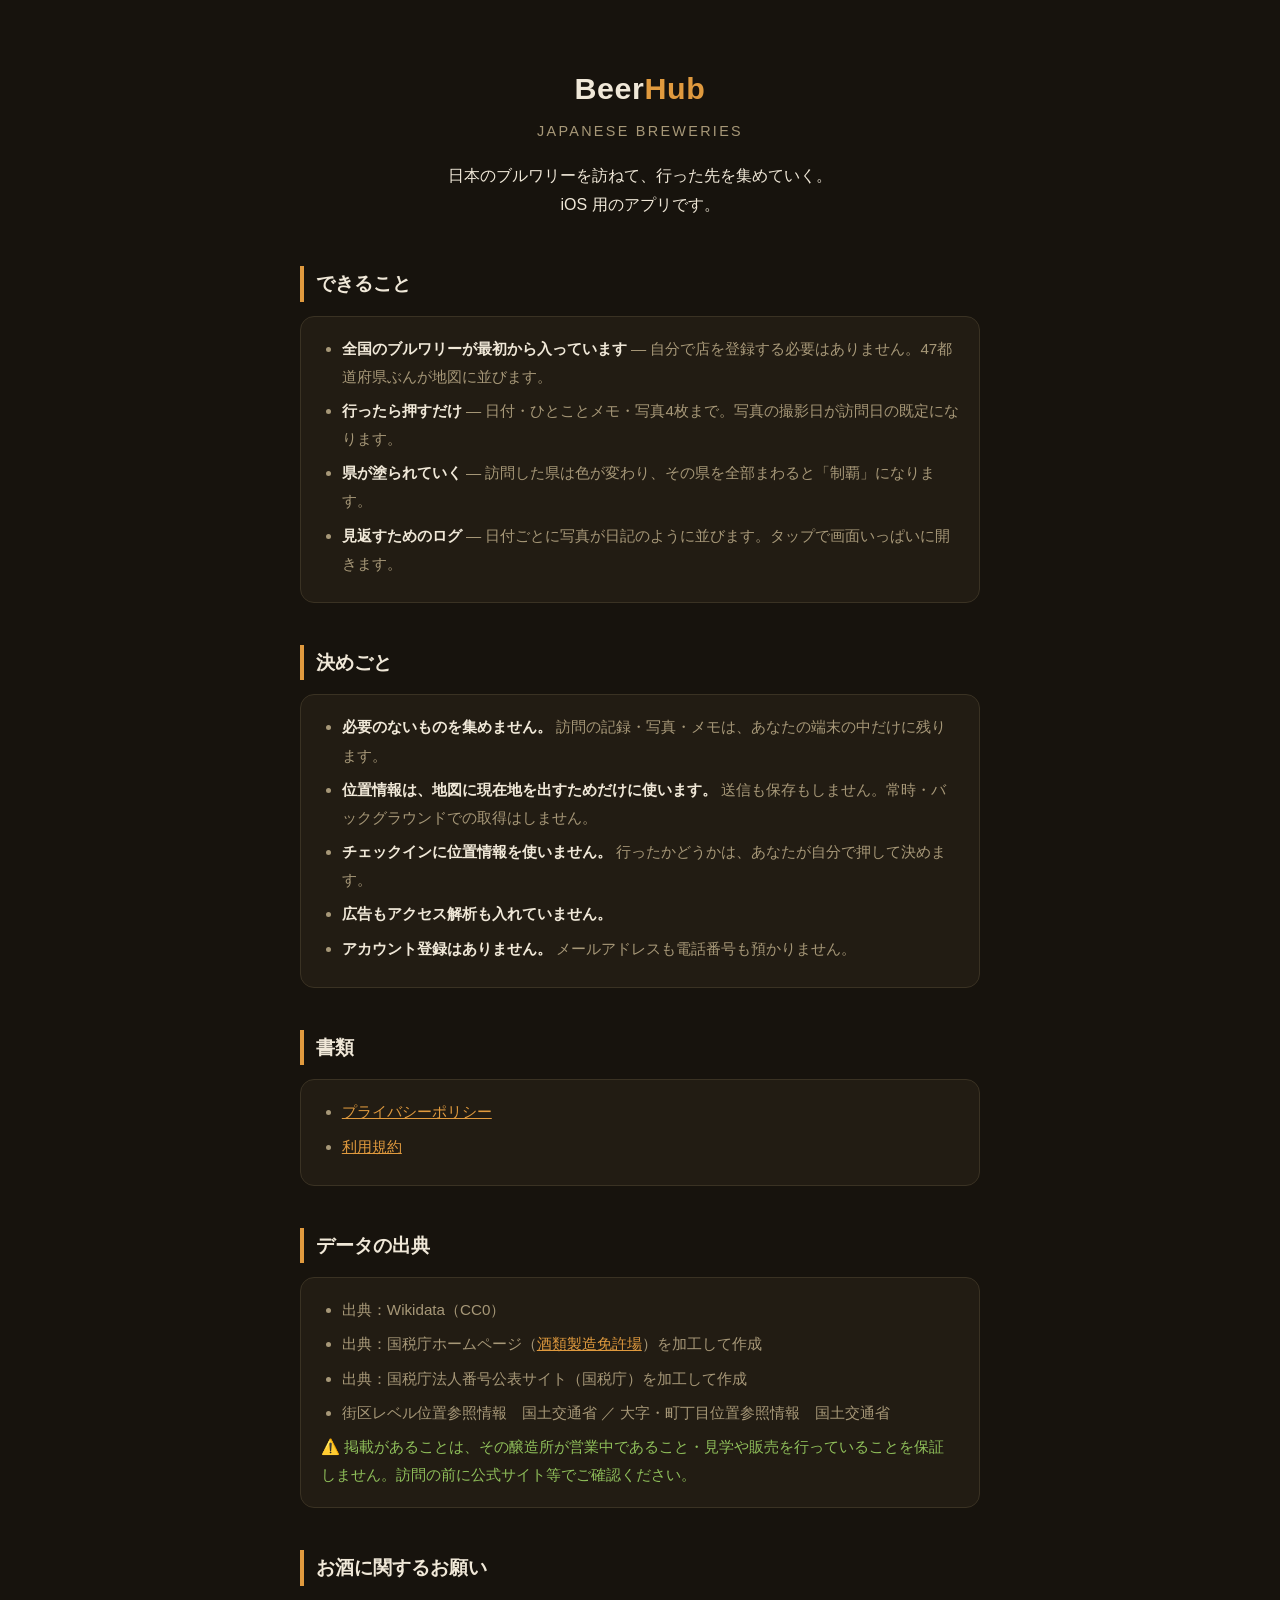
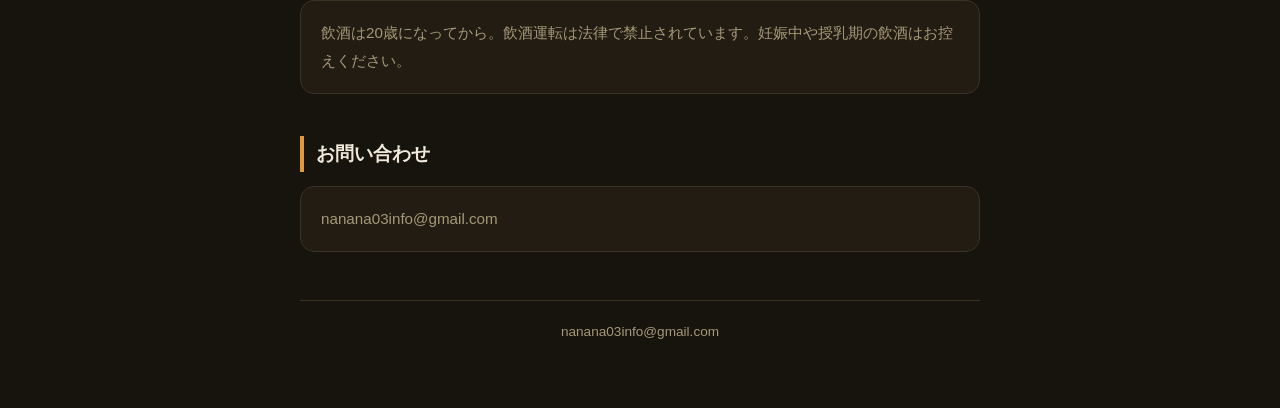
==== index.html @ 3d05d028 "Beer Hub の公開ページ（プライバシーポリシー・利用規約） 手本＝nanana03/billihub-site。色はアプリの夜テーマ（~/beerhub/src/theme.js の cella" ====
<!DOCTYPE html>
<html lang="ja">
<head>
  <meta charset="UTF-8">
  <meta name="viewport" content="width=device-width, initial-scale=1">
  <title>Beer Hub — 日本のブルワリーを巡って集める</title>
  <meta name="description" content="全国のブルワリーを訪ねて集める iOS アプリ Beer Hub の公開ページ（プライバシーポリシー・利用規約）。">
  <link rel="stylesheet" href="style.css">
</head>
<body>
<main>
  <header class="hero">
    <h1>Beer<span class="hub">Hub</span></h1>
    <div class="en">JAPANESE BREWERIES</div>
    <p class="tagline">日本のブルワリーを訪ねて、行った先を集めていく。<br>iOS 用のアプリです。</p>
  </header>

  <h2>できること</h2>
  <div class="card">
    <ul>
      <li><strong>全国のブルワリーが最初から入っています</strong> — 自分で店を登録する必要はありません。47都道府県ぶんが地図に並びます。</li>
      <li><strong>行ったら押すだけ</strong> — 日付・ひとことメモ・写真4枚まで。写真の撮影日が訪問日の既定になります。</li>
      <li><strong>県が塗られていく</strong> — 訪問した県は色が変わり、その県を全部まわると「制覇」になります。</li>
      <li><strong>見返すためのログ</strong> — 日付ごとに写真が日記のように並びます。タップで画面いっぱいに開きます。</li>
    </ul>
  </div>

  <h2>決めごと</h2>
  <div class="card">
    <ul>
      <li><strong>必要のないものを集めません。</strong> 訪問の記録・写真・メモは、あなたの端末の中だけに残ります。</li>
      <li><strong>位置情報は、地図に現在地を出すためだけに使います。</strong> 送信も保存もしません。常時・バックグラウンドでの取得はしません。</li>
      <li><strong>チェックインに位置情報を使いません。</strong> 行ったかどうかは、あなたが自分で押して決めます。</li>
      <li><strong>広告もアクセス解析も入れていません。</strong></li>
      <li><strong>アカウント登録はありません。</strong> メールアドレスも電話番号も預かりません。</li>
    </ul>
  </div>

  <h2>書類</h2>
  <div class="card">
    <ul>
      <li><a href="privacy.html">プライバシーポリシー</a></li>
      <li><a href="terms.html">利用規約</a></li>
    </ul>
  </div>

  <h2>データの出典</h2>
  <div class="card">
    <ul>
      <li>出典：Wikidata（CC0）</li>
      <li>出典：国税庁ホームページ（<a href="https://www.nta.go.jp/taxes/sake/menkyo/shinki/seizo/02.htm">酒類製造免許場</a>）を加工して作成</li>
      <li>出典：国税庁法人番号公表サイト（国税庁）を加工して作成</li>
      <li>街区レベル位置参照情報　国土交通省 ／ 大字・町丁目位置参照情報　国土交通省</li>
    </ul>
    <p class="note">⚠️ 掲載があることは、その醸造所が営業中であること・見学や販売を行っていることを保証しません。訪問の前に公式サイト等でご確認ください。</p>
  </div>

  <h2>お酒に関するお願い</h2>
  <div class="card">
    <p>飲酒は20歳になってから。飲酒運転は法律で禁止されています。妊娠中や授乳期の飲酒はお控えください。</p>
  </div>

  <h2>お問い合わせ</h2>
  <div class="card">
    <p>nanana03info@gmail.com</p>
  </div>

  <footer>nanana03info@gmail.com</footer>
</main>
</body>
</html>
---- style.css ----
/* Beer Hub の公開ページ。色は**アプリの夜テーマ**（~/beerhub/src/theme.js の cellar）に合わせている。
   ⚠️ アプリの色を変えたら、ここも合わせる。
   ⚠️ 体裁の元＝nanana03/billihub-site/style.css（同じ作りにして、直すときに迷わないようにする）。
   コントラストはアプリ側の tools/check-theme-contrast.mjs で測った値をそのまま使っている
   （ink2 on paper 6.52:1 ／ amber on paper 7.80:1 ＝どちらも 4.5:1 を超える）。 */
:root {
  --bg: #17130D;      /* cellar.paper */
  --card: #221C13;    /* cellar.card */
  --ink: #F0E8D8;     /* cellar.ink */
  --sub: #A79878;     /* cellar.ink2 */
  --line: #3A3223;    /* cellar.line */
  --accent: #E09A3E;  /* cellar.amber（夜は地の上で 7.80:1 ＝そのまま文字に使える） */
  --warn: #8FBF5A;    /* cellar.hop */
}
* { margin: 0; padding: 0; box-sizing: border-box; }
body {
  background: var(--bg);
  color: var(--ink);
  font-family: "Hiragino Sans", "Hiragino Kaku Gothic ProN", "Yu Gothic", sans-serif;
  line-height: 1.85;
  -webkit-text-size-adjust: 100%;
}
main { max-width: 720px; margin: 0 auto; padding: 28px 20px 64px; }
header.hero { text-align: center; padding: 32px 0 4px; }
h1 { font-size: 1.9rem; letter-spacing: .02em; }
h1 .hub { color: var(--accent); }
.hero .en { color: var(--sub); font-size: .9rem; letter-spacing: .16em; margin-top: 2px; }
.hero .tagline { margin-top: 16px; color: var(--ink); font-size: 1rem; }
h2 {
  font-size: 1.2rem; margin: 42px 0 14px;
  padding-left: 12px; border-left: 4px solid var(--accent);
}
h3 { font-size: 1rem; margin: 20px 0 8px; color: var(--accent); }
p, li, td, th { color: var(--sub); font-size: .95rem; }
strong { color: var(--ink); }
.card {
  background: var(--card); border: 1px solid var(--line);
  border-radius: 14px; padding: 18px 20px; margin-bottom: 12px;
}
ul, ol { padding-left: 1.3em; }
li { margin-bottom: .4em; }
a { color: var(--accent); }
.updated { color: var(--sub); font-size: .85rem; margin-top: 8px; }
table { width: 100%; border-collapse: collapse; margin: 6px 0 2px; }
th, td { text-align: left; padding: 8px 6px; border-bottom: 1px solid var(--line); font-size: .9rem; }
th { color: var(--ink); font-weight: 800; }
.note { color: var(--warn); }
nav.links { text-align: center; margin-top: 28px; }
nav.links a { margin: 0 10px; font-weight: 700; }
footer {
  margin-top: 48px; padding-top: 18px; border-top: 1px solid var(--line);
  color: var(--sub); font-size: .85rem; text-align: center;
}
/* 横に広い表は、はみ出さずに中でスクロールさせる */
.scroll { overflow-x: auto; }
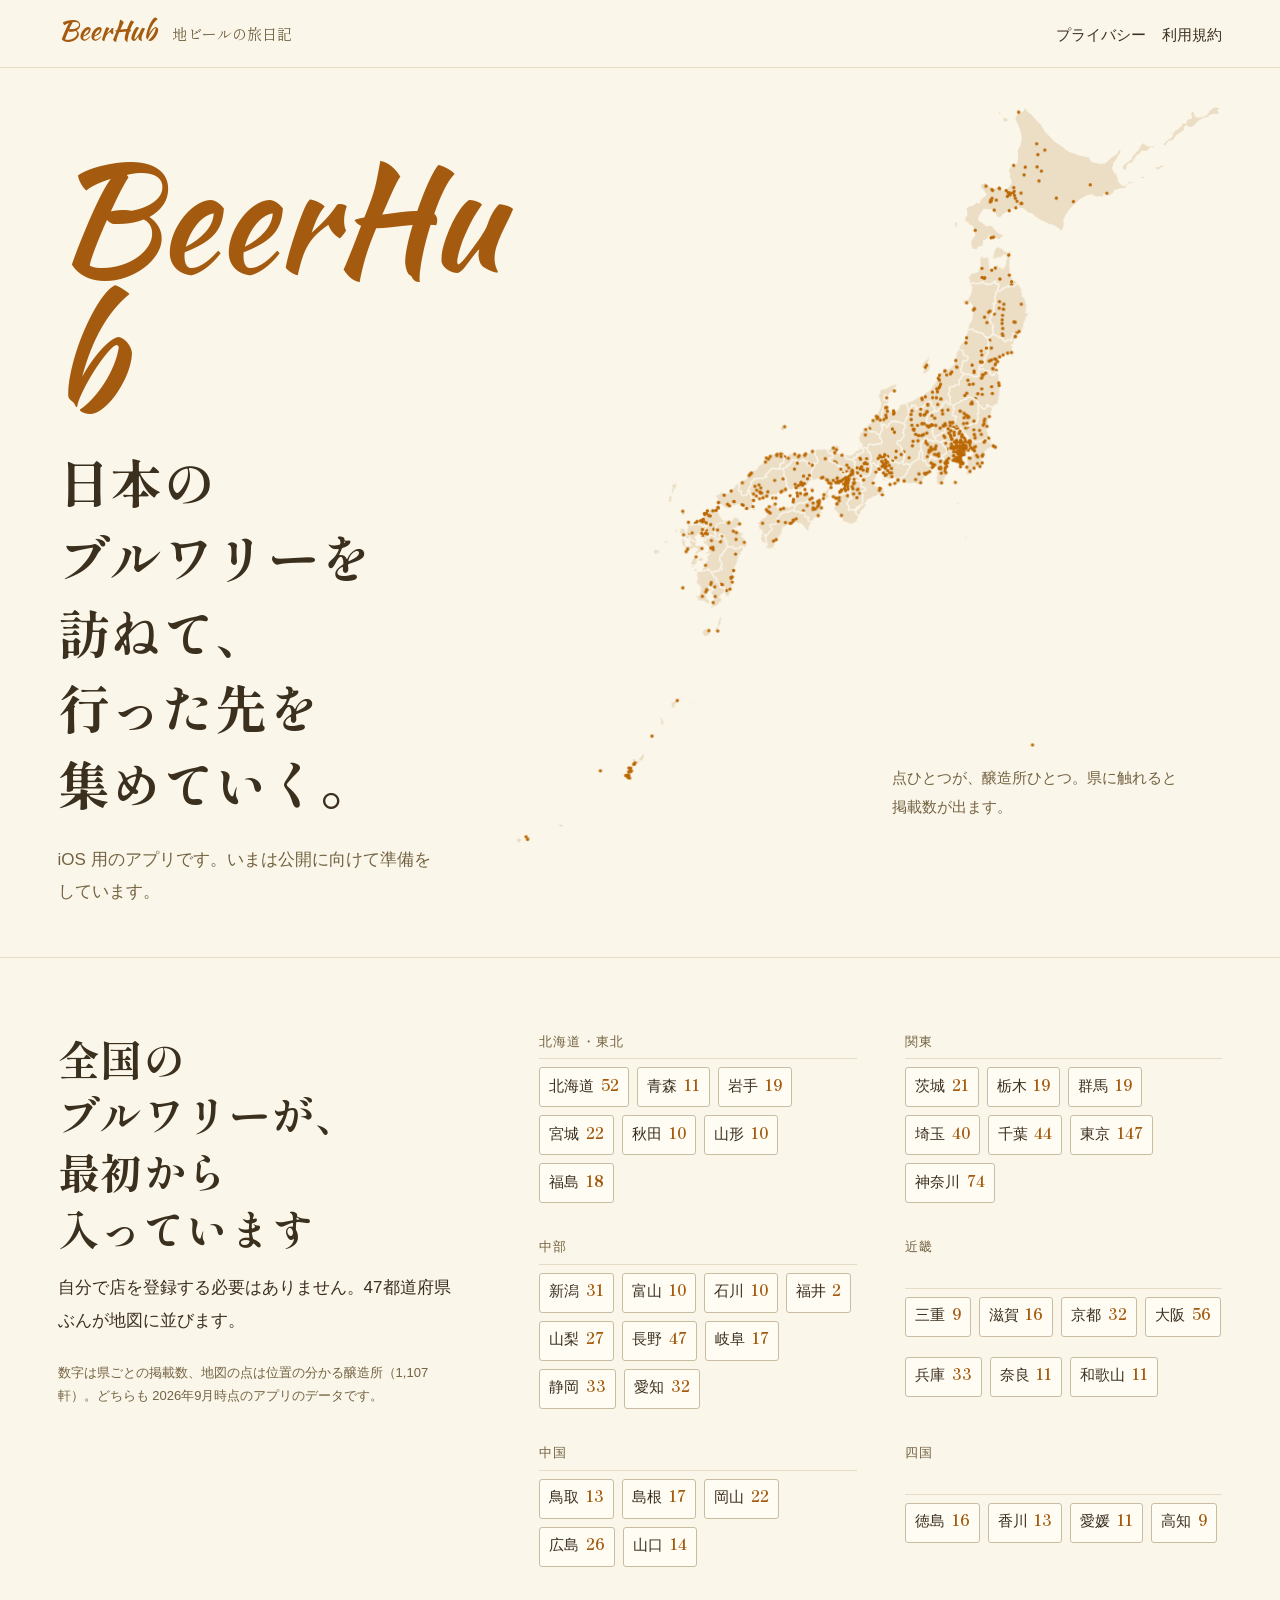
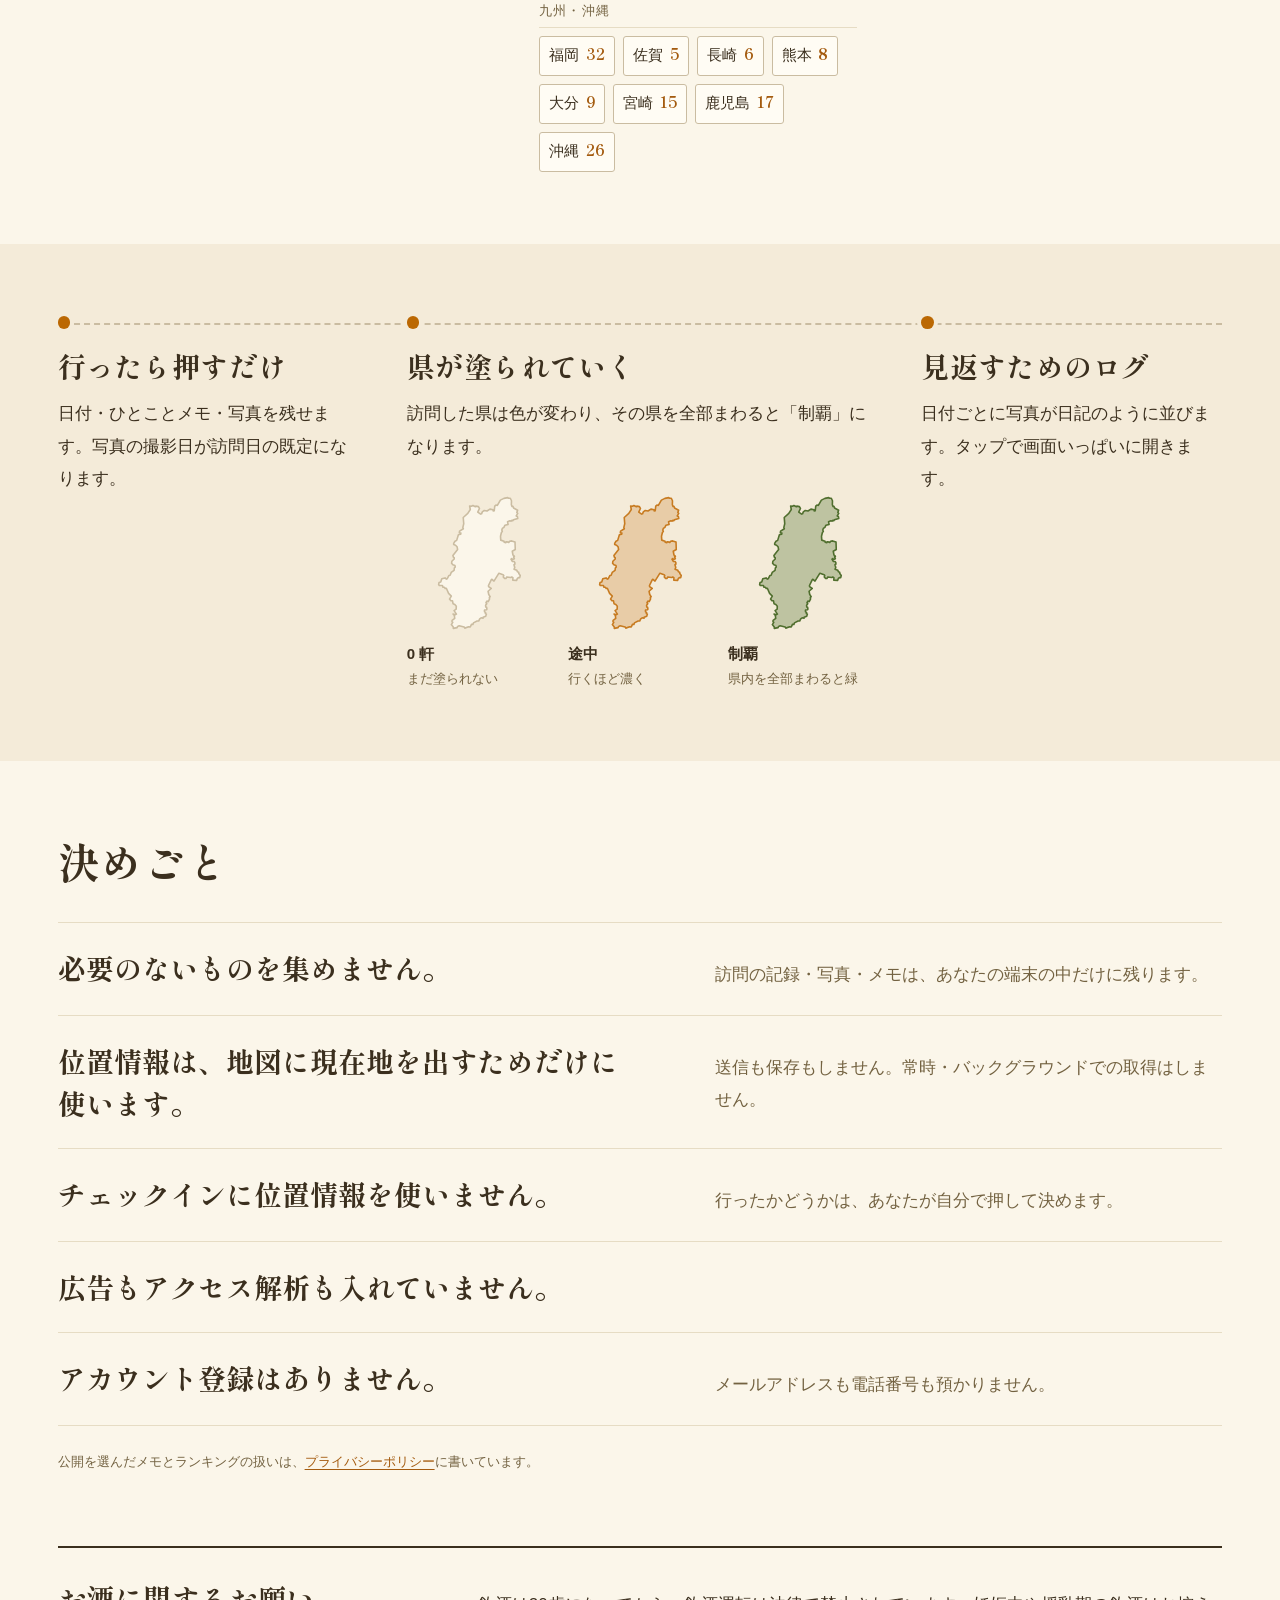
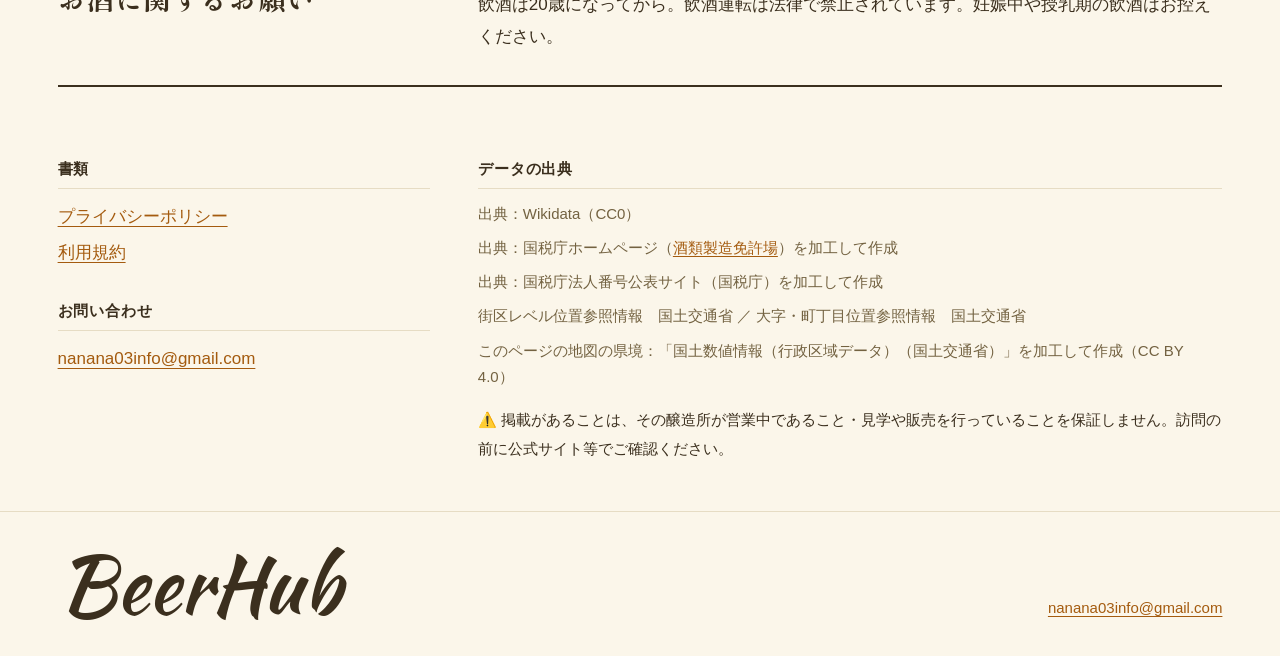
==== commit 4fcebedc: "redesign: 実データの地図を主役にしたトップと、目次つきの書類ページ（2026-10 刷新） - トップ：アプリ同梱の県境（prefpoly.json）と醸造所の位置（breweries.js" ====
--- a/index.html
+++ b/index.html
@@ -2,70 +2,122 @@
 <html lang="ja">
 <head>
   <meta charset="UTF-8">
-  <meta name="viewport" content="width=device-width, initial-scale=1">
+  <meta name="viewport" content="width=device-width, initial-scale=1, viewport-fit=cover">
   <title>Beer Hub — 日本のブルワリーを巡って集める</title>
   <meta name="description" content="全国のブルワリーを訪ねて集める iOS アプリ Beer Hub の公開ページ（プライバシーポリシー・利用規約）。">
+  <meta name="color-scheme" content="light dark">
+  <meta name="theme-color" content="#FBF6EA" media="(prefers-color-scheme: light)">
+  <meta name="theme-color" content="#17130D" media="(prefers-color-scheme: dark)">
+  <!-- FONT:START -->
+  <link rel="preconnect" href="https://fonts.googleapis.com">
+  <link rel="preconnect" href="https://fonts.gstatic.com" crossorigin>
+  <link rel="stylesheet" href="https://fonts.googleapis.com/css2?family=Shippori+Mincho+B1:wght@700&amp;text=%2C.0123456789BHPbeoru%E3%80%81%E3%80%82%E3%80%8C%E3%80%8D%E3%81%82%E3%81%84%E3%81%8A%E3%81%8B%E3%81%8C%E3%81%8D%E3%81%8F%E3%81%91%E3%81%93%E3%81%94%E3%81%95%E3%81%99%E3%81%9B%E3%81%9F%E3%81%A0%E3%81%A3%E3%81%A4%E3%81%A6%E3%81%A7%E3%81%A8%E3%81%AA%E3%81%AB%E3%81%AD%E3%81%AE%E3%81%AF%E3%81%BE%E3%81%BF%E3%82%81%E3%82%82%E3%82%89%E3%82%8A%E3%82%8B%E3%82%8C%E3%82%8F%E3%82%92%E3%82%93%E3%82%A2%E3%82%A4%E3%82%A6%E3%82%A7%E3%82%AB%E3%82%AD%E3%82%AF%E3%82%B0%E3%82%B5%E3%82%B7%E3%82%B9%E3%82%BB%E3%82%BF%E3%83%81%E3%83%83%E3%83%87%E3%83%88%E3%83%90%E3%83%93%E3%83%96%E3%83%97%E3%83%9D%E3%83%A1%E3%83%A2%E3%83%A9%E3%83%AA%E3%83%AB%E3%83%AD%E3%83%AF%E3%83%B3%E3%83%BB%E3%83%BC%E4%B8%89%E4%BA%8B%E4%BA%95%E4%BA%AC%E4%BD%8D%E4%BD%90%E4%BD%BF%E4%BF%9D%E5%85%88%E5%85%8D%E5%85%90%E5%85%A5%E5%85%A8%E5%85%AC%E5%85%B5%E5%85%B8%E5%86%99%E5%87%BA%E5%88%86%E5%88%9D%E5%88%A9%E5%88%B6%E5%89%8A%E5%8C%97%E5%8D%83%E5%8F%96%E5%8F%A3%E5%90%88%E5%91%8A%E5%92%8C%E5%95%8F%E5%9B%B2%E5%9B%B3%E5%9B%BD%E5%9C%A8%E5%9C%B0%E5%9F%8E%E5%9F%BC%E5%A0%B1%E5%A1%97%E5%A4%89%E5%A4%96%E5%A4%A7%E5%A5%88%E5%AA%9B%E5%AD%98%E5%AE%AE%E5%AF%8C%E5%B1%B1%E5%B2%90%E5%B2%A1%E5%B2%A9%E5%B3%B6%E5%B4%8E%E5%B7%9D%E5%B9%B4%E5%BA%83%E5%BA%9C%E5%BA%AB%E5%BD%A2%E5%BE%B3%E5%BF%85%E6%83%85%E6%84%8F%E6%84%9B%E6%89%8B%E6%8A%95%E6%8A%BC%E6%8E%B2%E6%96%99%E6%96%B0%E6%97%85%E6%97%A5%E6%9B%B4%E6%9B%B8%E6%9C%80%E6%9C%89%E6%9C%A8%E6%9C%AC%E6%9D%A1%E6%9D%B1%E6%9E%90%E6%A0%83%E6%A0%B9%E6%A2%A8%E6%A3%AE%E6%A8%A9%E6%A9%9F%E6%AD%8C%E6%AD%A2%E6%B1%BA%E6%B2%96%E6%B3%A8%E6%B5%B7%E6%BB%8B%E6%BD%9F%E7%86%8A%E7%8E%89%E7%8F%BE%E7%94%A8%E7%94%B0%E7%99%BB%E7%9A%84%E7%9B%AE%E7%9C%8C%E7%9C%9F%E7%9F%A5%E7%9F%B3%E7%A5%9E%E7%A6%81%E7%A6%8F%E7%A7%8B%E7%A8%BF%E7%AC%AC%E7%AF%84%E7%B4%84%E7%B8%84%E7%BD%AE%E7%BE%A4%E8%83%BD%E8%89%AF%E8%8C%A8%E8%91%89%E8%A1%8C%E8%A6%81%E8%A6%8B%E8%A6%8F%E8%A7%A3%E8%A8%98%E8%A8%AA%E8%B2%AC%E8%B3%80%E8%BB%92%E8%BC%89%E8%BF%94%E9%81%93%E9%83%A8%E9%83%BD%E9%85%92%E9%87%8D%E9%87%8E%E9%8C%B2%E9%95%B7%E9%96%8B%E9%96%A2%E9%98%9C%E9%98%AA%E9%99%90%E9%99%A4%E9%9B%86%E9%9D%92%E9%9D%99%E9%A0%85%E9%A1%98%E9%A1%9E%E9%A6%99%E9%A6%AC%E9%AB%98%E9%B3%A5%E9%B9%BF%E9%BD%A2%EF%BC%88%EF%BC%89%EF%BC%8F&amp;display=swap">
+  <link rel="stylesheet" href="https://fonts.googleapis.com/css2?family=Kaushan+Script&amp;text=BeerHub&amp;display=swap">
+  <!-- FONT:END -->
   <link rel="stylesheet" href="style.css">
+  <script src="site.js" defer></script>
 </head>
-<body>
-<main>
-  <header class="hero">
-    <h1>Beer<span class="hub">Hub</span></h1>
-    <div class="en">JAPANESE BREWERIES</div>
-    <p class="tagline">日本のブルワリーを訪ねて、行った先を集めていく。<br>iOS 用のアプリです。</p>
-  </header>
+<body class="home">
+<a class="skip" href="#top">本文へ</a>
+<header class="mast">
+  <a class="mast-wm" href="index.html" aria-label="Beer Hub トップ">BeerHub</a>
+  <span class="mast-sub">地ビールの旅日記</span>
+  <nav class="mast-nav" aria-label="書類">
+    <a href="privacy.html">プライバシー</a>
+    <a href="terms.html">利用規約</a>
+  </nav>
+</header>
 
-  <h2>できること</h2>
-  <div class="card">
-    <ul>
-      <li><strong>全国のブルワリーが最初から入っています</strong> — 自分で店を登録する必要はありません。47都道府県ぶんが地図に並びます。</li>
-      <li><strong>行ったら押すだけ</strong> — 日付・ひとことメモ・写真4枚まで。写真の撮影日が訪問日の既定になります。</li>
-      <li><strong>県が塗られていく</strong> — 訪問した県は色が変わり、その県を全部まわると「制覇」になります。</li>
-      <li><strong>見返すためのログ</strong> — 日付ごとに写真が日記のように並びます。タップで画面いっぱいに開きます。</li>
-    </ul>
-  </div>
+<main id="top">
+  <section class="hero" aria-labelledby="hero-h">
+    <div class="hero-copy">
+      <h1 id="hero-h">
+        <span class="wm" lang="en">BeerHub</span>
+        <span class="tag"><span class="ph">日本のブルワリーを</span><span class="ph">訪ねて、</span><span class="ph">行った先を</span><span class="ph">集めていく。</span></span>
+      </h1>
+      <p class="lede">iOS 用のアプリです。いまは公開に向けて準備をしています。</p>
+    </div>
 
-  <h2>決めごと</h2>
-  <div class="card">
-    <ul>
-      <li><strong>必要のないものを集めません。</strong> 訪問の記録・写真・メモは、あなたの端末の中だけに残ります。</li>
-      <li><strong>位置情報は、地図に現在地を出すためだけに使います。</strong> 送信も保存もしません。常時・バックグラウンドでの取得はしません。</li>
-      <li><strong>チェックインに位置情報を使いません。</strong> 行ったかどうかは、あなたが自分で押して決めます。</li>
-      <li><strong>広告もアクセス解析も入れていません。</strong></li>
-      <li><strong>アカウント登録はありません。</strong> メールアドレスも電話番号も預かりません。</li>
-    </ul>
-  </div>
+    <figure class="map" id="map">
+      <!-- MAP:START --><svg class="jp" viewBox="0 0 1000 1026" role="img" aria-labelledby="map-t map-d"><title id="map-t">日本の醸造所の地図</title><desc id="map-d">アプリに入っている醸造所のうち、位置の分かる 1,107 軒を、47都道府県の地図に点で置いたもの。</desc><g class="pref" data-i="0" data-p="北海道" data-n="52" style="--i:0"><path class="land" d="M689.5 176.5l3.7 4.4l6.9 2.8l1.7 2.5l-3 0.9l-2.3 2.8l-3.1 0.7l-1.5 -1.3l-5.3 -1.7l-1.9 0.2l-1.3 1.4l-0.5 -1.2l1.2 -0.4l-0.2 -1.2l-1.4 -1.1l-1.8 0.4l-1.2 3.4l-2.9 1.9l-3.2 1l-0.2 6.2l-1.1 1.5l-5.8 1.7l-2.2 3.9l-2.1 -1.4l-2.7 0.2l-1.8 -1.8l-1.7 -6.5l1 -4.3l2.4 -3.6l0 -1.8l1.4 0l0.6 -0.9l0.4 -7.1l-4.2 -6.6l-3.9 -1l-1.6 -3.4l-3.1 -1l-0.7 -1l-0.3 -3.7l2.4 -3.6l0.7 -2.9l-1.2 -6.9l2.9 -3.1l6.3 -1.2l0.2 -0.9l2.9 -1.5l1.6 -3.4l2.3 2.8l2.2 -0.5l0 -2.2l3.5 -4.6l4.7 -3.1l0.4 -1.9l-3.8 -5.4l-4 -3.7l1 -5.1l3 0l2 -2.2l6.1 4.2l0.2 1.1l4.9 1.9l0.6 1.3l8.6 -2l-0.6 1.5l1.1 1.1l5 1.8l4.5 -2.6l0.6 0.7l0 -1.1l4.9 -5.6l0.2 -4.2l-2.6 -4.8l1 -3.5l-2.1 -6.3l1.9 -3.6l5.3 -2.7l1.6 0l3 -4.2l0.9 -5.2l-0.6 -12l3.8 -5.7l1.6 -8.1l-0.3 -5.8l-1.9 -8.1l-6.2 -14.1l0.2 -1.9l3.1 -5.7l-0.8 -2.2l0.5 -2l2.2 2.5l1.5 -0.8l1.9 0.3l2.6 -1.6l1.2 -3.2l2.3 -0.4l3.3 5.1l4.8 3.1l9.1 10.5l3.8 2.9l5.8 10.2l12.9 13.4l13.5 8.9l1.3 2.1l6.7 3.4l13.5 4.9l10.2 2.1l2.4 -0.4l0.5 3.5l1.3 1l0.4 1.7l2.4 1.3l9.2 1.7l7.3 -0.6l8.6 -8.1l6.5 -4.3l4.7 -6.6l1.2 -0.3l0.6 4.2l-1.2 2.8l-2.8 3.1l-0.7 3.2l-3.6 4.3l-1.8 3.4l-0.1 2.6l-1.2 1.6l0.3 2.7l2.8 4.8l7.7 3.2l0 1l-1.6 0.3l1.4 -0.9l-0.5 -1.1l-1.7 0.1l-2.8 -1.5l-0.5 1.2l0.9 0.5l2.7 9.7l4.1 4.3l3.6 1.2l1.2 -1.9l4.9 -4l2.7 0.4l1.3 -0.8l2.3 0.6l-0.2 0.9l-2.9 1.7l-4.5 0.8l-0.8 1.5l-1.2 0.1l-0.3 2.9l-1.9 1.7l0.5 0.9l-1 0.2l0.2 -0.9l-0.9 -0.5l-2.1 0.1l-4.8 0.7l-3.6 1.7l-2.3 -0.3l-1.1 1.1l0.1 1.6l1.9 0.3l-2.6 0.1l-0.4 1.5l-2.1 0.7l-0.2 1.4l-2 0.9l-3.5 -0.1l-1.8 -1.5l0.8 -1.6l-2 -0.4l-3 3.2l1.9 2.7l-5.5 -0.9l-6.9 0.4l-3.2 -1.3l-0.2 -1.1l-3.3 -0.4l-4.9 1.2l-8.3 4.6l-12.5 11.1l-7.9 10.4l-3.2 7.7l1 2.8l-0.9 6.9l-2 2.4l-0.5 3.6l-3.2 -2.6l-1.1 -2.1l-6.4 -4.2l-5.8 -1.2l-12.2 -5.8l-8.3 -5.2l-3.3 -3.5l-6.2 -1.7l-4.7 -4.3l-3.2 -1.6l-7.3 -0.8l2.5 -1.4l-2.7 0.6l-0.3 1.1l-5.9 1.4l-4.7 2.6l-7.6 5.1l-5.3 6l-2.6 -1.7l0.7 -0.4l0.9 1.1l0.2 -1l1.1 -0.2l-3.5 -1l-1.8 -4.4l-3.3 -1.8l-0.5 -1.9l-2.4 -2l-4.8 0.8l-4 -1.1l-1.4 1l-5 7.6l-1.2 4.1l0.2 3l4 1.6l6.2 5.2l6.3 -1.1l1.6 0.9l2.4 3.9l1.7 1.2zM890.6 103.8l2.5 0.7l-0.4 2.4l-2.5 1l-2.4 -2.9l2.8 -1.2zM881.2 107.9l1.1 0.8l1 -0.5l0.3 1.6l-1.9 0l-0.2 -1.2l-1.2 -0.4l0.9 -0.3zM897.4 99l1.5 0.6l0.2 1l-2.4 -0.3l0.7 -1.3zM639.7 165.2l-1.6 3.4l-0.5 3.7l-2.1 2.2l-1.1 -0.9l-0.6 -5.1l1.1 -1.8l4.8 -1.5zM693.4 13.5l1.8 1.5l0.7 -1.4l1.3 1.9l-0.9 7l-1 -0.5l-1.9 -8.5zM704.1 30.6l-3.1 -1.7l-1.4 -2.2l0.1 -1.4l2.2 -2l3.4 1.2l1.7 2.2l0.2 1.6l-3.1 2.3zM917.2 87.9l3.4 2.4l-0.8 1.4l-2.1 -0.2l-0.7 0.7l0.9 0.4l-1.9 0l-0.6 1.4l-2.4 1.1l-1.1 -0.4l-0.6 1.7l-1.2 0.3l-0.9 -2.7l-1.1 0.9l0.6 -1.4l-0.7 -1.9l2.8 -0.9l3 0.1l-0.8 -0.9l2 -1.5l0.9 0.8l-0.1 -1l1.1 0.7l0.3 -1zM881.3 78.1l-0.9 3.4l-1.7 -0.2l-1.7 4.5l-5 1.1l-2.3 2.2l-1.4 9.7l0 -3.5l-4.4 0.4l-1.3 -5.2l1.6 -0.9l1.2 -2.3l10.3 -7.2l0 -2.5l5.4 -6.7l3.9 -3.4l0.7 -2.9l4.7 -6l1.6 -0.4l2.6 2.9l3.8 1.8l5.3 -0.2l3.6 -1.4l-1.4 3.3l-1.7 1.3l-2.4 -1l-5 4.7l-6.9 0.5l-1.8 1.4l-1 2.4l-3.7 1.4l-2.1 2.8zM958.6 36.7l-5 1.1l-2.1 -1.3l-0.1 -1.2l-2.8 0.4l-1.6 2.5l1.5 1.1l-2.1 3l-9.9 6.5l-3.3 5.5l-2 1.3l-4.7 0.7l-4.4 6l-2 0l-1.8 -1.1l0.7 -2.2l2.8 -2.3l-0.8 -1.9l0.6 -1.9l1.7 2.5l1.6 -1.6l-0.9 -2.4l3.2 1.1l3.6 -2.8l0.3 -3.1l-3.1 -0.8l-0.2 -2l1.8 -0.1l1.4 1.3l2 -0.6l1.1 -3l4.2 -1.8l2.7 -2.9l2.4 -1.2l0.6 -4.1l-1.4 -1.2l5.9 1.5l1.8 -1.2l-0.2 -1.8l1.6 -2.5l5.2 -1.4l0.4 -1.2l-1.2 -5.5l2.1 -3l2.3 0.5l2.5 7l4.1 0.7l5.9 -0.9l4.9 -2.6l2.1 -2.3l0.4 -2l3.5 -3.2l2.3 -0.9l0.5 -1.4l7.1 -0.6l2.1 1.9l-0.1 1.1l-2.4 1.8l1.8 2.4l-1.2 2.9l-2.5 0.7l-1.4 -0.7l-4.5 0.3l-4.5 2.4l-0.5 1.1l-6.9 1.8l-8.1 5l-4.5 5.2l-2.5 1.4z"/><path class="dots" d="M757.1 68.3h0M685.9 123.3h0M684 187.8h0M682.6 139.1h0M715.2 124.6h0M841.6 127.2h0M695.5 120.9h0M690.9 136.5h0M676.7 117.5h0M683.8 188h0M724.6 141h0M707 126.4h0M749.1 110.3h0M714.6 89.2h0M716.9 134.1h0M714 126.5h0M694.8 120.3h0M708.3 127h0M710.3 127.4h0M706 131.6h0M704.3 123.5h0M724.6 127h0M684.9 122.2h0M662.1 177.8h0M686.4 187.3h0M683.3 136.4h0M715.7 130.2h0M747.6 74.5h0M717.5 147.1h0M746 59.7h0M819.1 115.7h0M730.4 91.6h0M728.8 102.2h0M709.4 129.5h0M708.7 129.1h0M687.1 187.1h0M746.5 91.3h0M708.2 126.6h0M772.8 133.9h0M719.2 138.1h0M685 134.3h0M684.1 137.8h0M688 150.2h0M725.6 141.1h0M752.5 96.9h0M796.1 138.6h0M708.2 127.3h0M708.5 150.9h0M708.7 127.8h0M714.7 119.5h0M721.4 16.6h0"/></g><g class="pref" data-i="1" data-p="青森県" data-n="11" style="--i:1"><path class="land" d="M681.7 226.5l0.9 3.7l2.1 1.9l2.4 -0.4l2.2 -2.4l0.3 -2.4l-1.1 -0.6l0.8 -0.1l0.8 -2.5l2.6 0.8l1.3 1.4l-0.5 1.2l3.6 1.1l1.5 1.9l2.2 -0.7l2.3 -4l1 -6.2l1.2 -2.6l-1.2 -3.1l-2.3 -2.5l-1 0l-0.6 2l-3.3 2.4l-2.9 -0.7l-1.4 1.2l-3.7 0.7l-1.4 1.5l-1.8 -1l1.3 -8.1l1.4 -4.5l2.8 -3.7l0 -2.4l3.6 2.8l4.2 1.1l3 3.6l3.1 1.5l3.2 -0.5l4.1 -2.8l-2.9 12.7l-0.2 10.3l1.3 9.2l2.7 8.7l1.8 1.4l1.5 -0.7l4.1 4.3l-3.3 1.8l-0.6 1.8l-1.6 1.3l-3.7 -1.4l-3.5 2.2l-1.2 -2l-4.6 3.1l-2.3 0.3l-1.4 1l0.1 1.1l-3.7 1.8l-1 -0.1l-1.3 -1.8l0.6 -4.2l1.3 -0.4l-0.4 -3.4l-3.6 0.2l-1.1 -0.8l0.7 -3.3l-2.3 0.7l-0.6 2.2l-1.6 -0.1l-1.1 0.5l0 1.2l-1.3 -0.7l-1.8 1.2l-2.4 -1.5l-1.4 0.8l0.5 1l-1 -0.2l-0.5 -1.4l-3.2 -0.9l-0.2 -1.3l-1.9 -0.4l-2 2.2l-8.7 0.2l-1.5 -1.6l-1.7 0.8l-0.5 1.3l-2.8 -0.1l0.1 -5.9l-0.8 -1.6l-1.9 0.1l-0.3 -1.5l2.8 -1.8l4 -5.2l3.2 1l2.6 -1.8l1.4 0l1.1 -1.4l1.8 -5.5l0.8 -6l-0.7 -2.4l-2.1 -1.2l2 0l0.7 -0.8l0.6 -5l4.7 3.4l3.4 -2.1l3.1 1.7l1.1 11.4z"/><path class="dots" d="M675.2 242.6h0M671.5 242.1h0M674.6 243.5h0M708 211.5h0M711.7 252.3h0M671.4 229.8h0M711.8 247.9h0M689.5 229.3h0M708.6 239h0M684.7 232.2h0M695.9 244.3h0"/></g><g class="pref" data-i="2" data-p="岩手県" data-n="19" style="--i:2"><path class="land" d="M692.9 259.6l1 1.3l1.8 -0.1l2.9 -1.6l-0.1 -1.1l1.4 -1l2.3 -0.3l4.6 -3.1l1.2 2l3.5 -2.2l3.7 1.4l1.6 -1.3l0.6 -1.8l3.3 -1.8l5.3 8.9l0.4 2l-1.2 0.5l0.1 1.2l2.8 1.9l-1.8 1.4l0.2 1.8l4.6 4.4l-0.6 3l1.4 2.2l0.9 5.8l-1.1 0.9l0.4 4l-1.3 2.7l3 -3.1l0 3.5l1.2 0.3l0.6 1.3l-1.3 0.7l-1 2.4l-2.2 0.2l0.9 1.7l2.7 -2l-0.2 2.6l-2.3 0.9l-0.1 -0.9l-1.6 2l1 0.4l-0.3 1l-2.3 0.8l0.7 0.7l3.1 -1.2l-1 1.7l-3.2 0.5l1.5 0.8l0.1 0.9l-1.6 -0.1l1 1.3l1.8 -0.5l-0.2 1.4l-3.4 0.7l0 0.7l2.1 0.7l-3.2 1.5l3.1 1.9l-1.5 0.9l-2.5 -1.3l0.3 1.7l2 0.7l-2.2 0.2l1.2 1.5l-4.4 0.2l-0.1 -2.3l-0.7 2.2l1.2 1.5l-1.2 -0.2l-0.6 1.2l1.2 0.8l-0.8 0.6l-1.4 -1.7l0 -1.3l-1.6 0.1l0.2 1.5l-2.5 -1.2l-2.8 -0.1l-0.2 4.3l-1.4 1.5l0.1 3.1l-0.6 -0.1l-1.1 2.1l-0.6 -1.5l-3 -1.1l-0.4 1.4l-1.4 0l-0.4 1.5l-1.6 0.6l-4.3 -3.9l1.7 -1.2l-0.3 -1l-5.7 0.2l-1.1 -1.5l-5.3 -2.8l-1.9 0.3l-0.4 -1.5l1.6 -3.8l-2 -0.7l0.7 -1.8l-0.8 -0.8l2.2 -1.8l-1.6 -0.9l0.9 -1.9l-3.6 -2.9l0.3 -2.1l-1.9 -2.2l3.2 -6.1l-0.2 -2.1l2.4 -1.8l1 -2.3l0.1 -1.7l-1.6 -2.4l2.6 -2.6l-2.4 -1.4l-0.1 -2.1l1.7 -0.8l0.9 0.9l1 -0.4l-1.1 -4l-0.2 -5.4l1.3 -1.2l0.2 -2.6l-0.9 -0.8l3.6 -3.6z"/><path class="dots" d="M699.6 311.8h0M700.9 285.6h0M699.7 321.7h0M699.8 321.7h0M701.1 278.7h0M688.3 292.1h0M700.3 285.3h0M694.8 284h0M722 315.7h0M699 319.2h0M698.9 299.9h0M695.2 275.1h0M714.9 302.8h0M725 278.5h0M718.4 318.3h0M714.9 302.8h0M716.6 303.2h0M699.4 293.8h0M698.7 304.9h0"/></g><g class="pref" data-i="3" data-p="宮城県" data-n="22" style="--i:3"><path class="land" d="M686 320.4l1.9 -0.3l5.3 2.8l1.1 1.5l5.7 -0.2l0.3 1l-1.7 1.2l4.3 3.9l1.6 -0.6l0.4 -1.5l1.4 0l0.4 -1.4l3 1.1l1.1 1.3l0.6 -1.9l0.6 0.1l-0.1 -3.1l1.4 -1.5l0.2 -4.3l2.8 0.1l2.5 1.2l1.6 5.1l-1.4 -1.4l-1.3 0.6l-0.9 -1.2l0.8 3.4l-3.4 3.1l1.4 1.6l0.6 -0.3l0 2l-1.6 -0.8l-1.1 1.8l-1.9 0.2l0 1.4l3.3 0.3l-0.5 1.5l-2.2 1.2l1.3 2.2l1.5 -0.8l0.3 2.2l-0.4 0.7l-0.7 -1.2l-1.4 -0.2l0.8 1.8l-0.7 0.8l0.9 0.6l-1.9 0.3l0.8 2.3l1.2 -0.9l0.4 1l0.9 -0.4l-0.3 0.9l-0.7 -0.4l-1.2 0.7l1.3 0.2l0.7 1.5l-0.5 3.2l-0.4 -1.2l-2.2 -0.9l0.9 -0.6l-0.5 -1l-1.7 0l1.1 -1.2l-1.4 -1.3l-1.4 0.9l-0.6 -1.4l-2.5 0l-0.2 0.7l-0.8 -1l-4.1 3.1l-2 -1.5l-1.2 0.4l-1.5 1.8l0.6 0.4l-0.6 1.1l1.6 -0.5l0.3 1.2l-3.3 1.1l1.1 0.1l-3.7 7.9l-0.6 5l0.6 4.6l-2.8 0.3l0 4.1l-3.1 -0.1l0.7 1.5l-3.8 -1.4l-0.1 -3.8l-1.2 -0.8l-3.6 -1l-3 1.1l-1 -2.5l-2.4 -1.1l-0.5 1l-1.4 0.2l-2.8 -1.6l0.1 -3.4l3.7 -0.1l1.6 -1.1l0.3 -1.8l2.1 -3l-0.3 -4.2l2.2 -2.5l-0.1 -1.5l2 -1.7l0.3 -2.3l1.3 -0.6l-2 -2.2l-0.6 -1.9l1 -1.3l-1.6 -3.1l0.3 -0.7l2.2 0.4l0.8 -2.4l-0.6 -1.4l1.5 -2.3l-1.7 -0.6l-0.5 -2.5l-1.8 -1.2l0.2 -1.3l0.5 0.7l1.8 -0.9l1.2 0.4l3.5 -3.1l1.6 -0.4z"/><path class="dots" d="M695.5 350.6h0M716.6 322.9h0M690.9 369.3h0M684.2 338.6h0M686 366.5h0M689.6 360.5h0M688.4 353.4h0M700.1 347.9h0M692.7 357.1h0M711.7 344.6h0M706.3 345.4h0M689.4 361.1h0M686.3 366.9h0M690.2 353.9h0M690.4 354.1h0M681.9 327.8h0M689.7 353.4h0M717.1 322.8h0M681.1 356.4h0M684 354.9h0"/></g><g class="pref" data-i="4" data-p="秋田県" data-n="10" style="--i:4"><path class="land" d="M654.1 251.1l2.8 0.1l0.5 -1.3l1.7 -0.8l1.5 1.6l8.7 -0.2l2 -2.2l1.9 0.4l0.2 1.3l3.2 0.9l0.5 1.4l1 0.2l-0.5 -1l1.4 -0.8l2.4 1.5l1.8 -1.2l1.3 0.7l0 -1.2l1.1 -0.5l1.6 0.1l0.6 -2.2l2.3 -0.7l-0.7 3.3l1.1 0.8l3.6 -0.2l0.4 3.4l-1.2 0.3l-0.8 2.5l0.4 2.3l-3.6 3.6l0.9 0.8l-0.2 2.6l-1.3 1.2l0.2 5.4l1.1 4l-1 0.4l-0.9 -0.9l-1.7 0.8l0.1 2.1l2.4 1.4l-2.6 2.6l1.6 2.4l-0.1 1.7l-1 2.3l-2.4 1.8l0.2 2.1l-3.2 6.1l1.9 2.2l-0.3 2.1l3.6 2.9l-0.9 1.9l1.6 0.9l-2.2 1.8l0.8 0.8l-0.7 1.8l1.8 0.4l0.2 1.2l-1.5 2.4l0.3 2l-1.6 0.4l-3.5 3.1l-1.2 -0.4l-1.8 0.9l-1 -1.3l-1.5 0.1l-1.3 -1l-1.1 -3.4l-2.2 -0.1l-0.5 -1.4l-1.2 -0.5l-0.7 1l-4.3 -1l0.1 -1.2l-2 0.5l-3.3 -2l0 -1.9l-2.6 1.3l-4.8 -0.6l1.4 -3l-0.5 -1.1l1 -3.5l1.8 -0.8l2.1 -5.2l1.6 -10.8l-0.5 -6.6l-1.8 -3.5l-3 -2.4l-2.5 0.2l-0.3 1.5l-4 -0.1l-1.5 -2.9l0.6 -1.3l-1.1 -1.9l0.3 -0.5l0.8 1.1l3.3 1.2l2.4 -1.5l2.8 -4l2.3 -6.5l0.8 -6.5l-3.4 -3.7z"/><path class="dots" d="M674.8 296.4h0M661 284.5h0M650.5 276.7h0M682.2 288.1h0M678.1 303.7h0M680.3 289.6h0M659.7 286.4h0M661.1 284.7h0M661.1 285h0"/></g><g class="pref" data-i="5" data-p="山形県" data-n="10" style="--i:5"><path class="land" d="M677.4 323.7l-0.2 1.3l1.8 1.2l0.5 2.5l1.7 0.6l-1.5 2.3l0.6 1.4l-0.8 2.4l-2.2 -0.4l-0.3 0.7l1.6 3.1l-1 1.3l0.6 1.9l2 2.2l-1.3 0.6l-0.3 2.3l-2 1.7l0.1 1.5l-2.2 2.5l0.3 4.2l-2.1 3l-0.3 1.8l-1.6 1.1l-3.7 0.1l0.4 2.3l-1 8.1l1.4 1.3l-2.4 2.9l-2.8 -0.5l-1.8 1.1l-2.6 -2.1l-2.7 0.6l-1.7 -3l-0.3 0.7l-2.6 -0.5l-1.6 1l-1.2 -1.3l-1.6 0.5l-1 -1.6l-1.3 0.4l-2.1 -3.4l1.2 -5.6l1.4 -1l-0.8 -0.9l0.7 -1.7l-0.3 -2.7l1.1 -1.7l2.6 0.6l3.1 -1.8l1.4 -2.9l-1.9 -2.3l-3.7 -0.8l-1.8 -1.6l0.6 -4.9l-4.6 -1.2l-2.1 -1.6l2.5 -5.3l5.8 -6.2l4 -11.9l0.1 -3.1l4.8 0.6l2.6 -1.3l0 1.9l3.3 2l2 -0.5l-0.1 1.2l4.3 1l0.7 -1l1.2 0.5l0.5 1.4l2.2 0.1l1.1 3.4l3.3 1.5z"/><path class="dots" d="M671.2 347.9h0M649.6 331.3h0M657.9 361.8h0M669.2 357.3h0M677.4 338.4h0M671.6 357.7h0M660.6 369.7h0M660.6 371.8h0M650.4 324.4h0M670.3 342.4h0"/></g><g class="pref" data-i="6" data-p="福島県" data-n="18" style="--i:6"><path class="land" d="M667.2 366.7l2.6 1.3l2.2 -1.1l2.6 1.2l0.5 2.3l3 -1.1l4.7 1.6l-0.4 2.4l1.8 2.6l2.6 0.4l-0.7 -1.5l2.9 0.5l0.2 -4.5l1.3 -0.6l1.5 0.3l1.1 3l1 0.5l2.2 16l-0.9 11.5l-2.1 12.7l-1.5 1.7l-0.7 -0.5l-3.4 1.7l-0.9 2.4l-6.8 -2.2l-1.6 -1.8l-0.3 1.3l1 2l-2.1 0.7l-2.8 3.1l-0.9 -1.3l-2.4 -0.8l-0.5 -2.2l-1.5 -0.5l-1.2 -1.8l-1.9 -0.5l0.2 -3.9l-1.8 0.1l-0.3 -2l-2.2 -1.9l-4.3 -1.7l-4.6 -0.6l-2.7 1l-0.4 2.3l-1.3 -0.3l-4.4 1.6l-5.3 3.6l-2.8 0.5l-2.6 2.8l-4.7 -1.3l-1.1 0.4l0.7 -5.3l-0.9 -3.4l0.7 -2.2l-1 -2l-1.2 0.5l-1.2 -2.2l1.8 -2.2l0.8 -2.7l0 -2.1l-1.4 -1.1l0.6 -1.3l5.8 -1.5l1.3 0.5l1.2 -2.6l6 0.1l-1.4 -6.4l3 -1.9l1.1 -3.1l3.2 -3l-0.9 -1.4l0.9 1.3l1.6 -0.5l1.2 1.3l1.6 -1l1.6 0.7l1.5 -0.9l1.5 3l2.7 -0.6l2.6 2.1l1.8 -1.1l2.8 0.5l2.4 -2.9l-1.4 -1.3l0.7 -6.7z"/><path class="dots" d="M676.3 372.6h0M652.1 382.4h0M670.6 379.6h0M673 375.4h0M648 403.3h0M662.4 407.2h0M671.2 378.9h0M665.6 400.9h0M694.2 386.2h0M672 375h0M684.5 391.2h0M694.8 389.5h0M650.6 400.1h0M659.3 387.5h0M654.2 388.1h0M671.7 401.7h0M671 394.2h0M685.5 400.5h0"/></g><g class="pref" data-i="7" data-p="茨城県" data-n="21" style="--i:7"><path class="land" d="M666.6 416l1.1 0l1.2 1.8l1.5 0.5l0.5 2.2l2.4 0.8l0.9 1.3l2.8 -3.1l2.1 -0.7l-1 -2l0.8 -1.4l1.1 1.9l7 2.4l0.2 1.1l-1.2 0.4l-1 2l-1.2 5.5l-4 8.9l0.6 4.6l-2.5 4l-0.1 1.7l1.4 6.5l4 8.5l-0.9 0.9l-0.9 -0.4l0.9 0.7l1.3 -0.7l0.1 -1.7l-0.2 2l5.3 8.6l-4 -2.2l-1.3 -2.4l-2.9 -1.1l-0.9 -1.7l-3.7 -3l-0.9 1.5l0.4 0.9l-1.5 -0.8l-3.6 1.2l-1.6 1.6l-1.6 -0.4l-5.1 1.4l-0.8 -1.2l-2 -0.3l-5.2 -3l-0.1 -1.3l-1.9 -1l-3.8 -5.4l-0.5 1l-1.6 -0.2l-1.3 -3.3l-0.1 -2.4l1.3 0.2l3.6 -1.7l1.1 -3.4l0.9 -0.6l1.4 1.1l0.1 -1.6l1.9 -0.8l0.4 -1.1l2.8 0l0.7 -1.4l1.7 0.3l0.8 -0.8l0.9 0.8l1.4 -0.3l1.5 -4.6l1.1 -0.7l-1.5 -8l2.7 -1.2l-1.4 -2.3l-0.2 -7.6l0.6 -0.5z"/><path class="dots" d="M673.1 443.9h0M662.1 461h0M673.9 442.1h0M674.1 442h0M681.5 432h0M674.4 437.9h0M668.1 450.9h0M661.1 457h0M670.4 456.3h0M680.5 461.5h0M660.2 450.1h0M662.1 461h0M651.6 446.2h0M678.2 445.4h0M661.8 461.4h0M675.1 435.7h0M680.5 461.6h0M673.8 442.5h0M660.8 456.3h0"/></g><g class="pref" data-i="8" data-p="栃木県" data-n="19" style="--i:8"><path class="land" d="M633.3 417l2.6 -2.8l2.8 -0.5l5.3 -3.6l4.4 -1.6l1.3 0.3l-0.1 -1.7l1.8 -1.2l3.4 -0.4l6.9 2.3l2.2 1.9l0.3 2l1.8 -0.1l0.2 12.5l1.4 2.3l-2.7 1.2l1.5 8l-1.1 0.7l-1.7 4.9l-2.1 -0.8l-0.8 0.8l-1.7 -0.3l-0.7 1.4l-2.8 0l-0.4 1.1l-1.9 0.8l-0.1 1.6l-1.4 -1.1l-0.9 0.6l-1.1 3.4l-3.6 1.7l-2.4 -0.2l-1.2 -3l-2.8 0.2l-1.3 -0.8l-2.4 0.6l-3.9 -5.3l1.9 -3.5l1 -0.4l-0.6 -2l2.4 -3.5l-0.7 -1.1l-2.6 0.2l-2.7 -1.5l0.4 -2.8l1.1 -1.5l-0.5 -2.3l2 -2.5l-2.2 -1.2l1.7 -2.8z"/><path class="dots" d="M636.2 445.5h0M646.9 427.6h0M650.9 441h0M650 430.1h0M657.5 412.3h0M646.8 433.6h0M641.4 424.5h0M660.3 438.1h0M652 433.5h0M653.5 432.7h0M658.2 414.4h0M652 431.1h0M649.8 430.3h0M651 441h0M646.3 441.6h0M642 424.7h0M656.2 414.5h0M657.6 412.5h0M649 447.8h0"/></g><g class="pref" data-i="9" data-p="群馬県" data-n="19" style="--i:9"><path class="land" d="M627.2 415.6l6.1 1.4l-1.7 2.8l2.2 1.2l-2 2.5l0.7 1.3l-1.3 2.5l-0.3 3.1l2.6 1.2l2.6 -0.2l0.7 1.1l-1.7 1.5l-0.8 2.7l0.7 1.3l-2.3 2.6l-0.2 2.1l2 1.6l-0.3 0.8l1.8 2.1l2.4 -0.6l1.3 0.8l2.8 -0.2l1.4 2.6l-2 1.2l-1.1 -0.9l-4.8 0.9l-4 -3l-1.7 0.8l-2.7 -0.4l-4.3 -1.8l-2.6 4.2l-0.8 3.1l-3.1 0.2l-0.6 1.4l-3.1 0.9l-1.3 1.8l-2.9 0.2l-1.6 2.3l-0.9 -0.3l-2.1 -1.7l0.5 -4.4l-1.7 -0.7l-0.9 -1.5l2.3 -0.4l-1.4 -4.8l2 -1.2l-0.2 -4.9l-2.2 -0.8l-3.9 1.1l-3.3 -1.6l1 -7.7l1.7 -2.2l2.2 -0.5l-0.4 -1.8l0.9 -0.5l6.5 -1.7l0.5 -1.2l2.4 0.9l1.4 -1.2l-0.2 -2.2l4.1 -0.7l-0.2 -2.4l2.1 -0.4l-0.5 -4.1l3.1 -0.4l1.7 -1.5l0.2 -1.9l2.8 2.7l0.4 1.8l1.9 0.1l0.1 1z"/><path class="dots" d="M617.2 423.6h0M617.7 428.4h0M632.8 446.4h0M618.5 444.4h0M635.4 449.2h0M618.6 444.9h0M631.6 440h0M621 441.6h0M614.2 447.8h0M628 444.3h0M627.6 439.9h0M621.3 442.7h0M606.9 434.1h0M603 430.6h0M625 422.9h0M621.6 444.2h0M638.3 448.3h0M631.4 440.7h0M608.3 444.1h0"/></g><g class="pref" data-i="10" data-p="埼玉県" data-n="40" style="--i:10"><path class="land" d="M644.6 450.6l1.5 5.1l1.8 0l1.5 2.6l0.4 2.8l2.5 4l0.1 5.1l-4.8 -1.6l-1.1 1.8l-3.2 -1l-1.2 1.6l-1.3 -0.6l-1.6 1.2l0 -1l-1.2 0.4l1 -0.6l0 -1.3l-1.7 1.3l-4 0.7l-0.9 -1.2l-1.8 -0.5l-0.8 -1.6l-4.1 -0.3l-6.5 -2.7l-5 2.7l-6.2 -3.2l0.4 -1.4l-1.1 -1.6l1.6 -2.9l2.9 -0.2l1.3 -1.8l3.1 -0.9l0.6 -1.4l3.1 -0.2l0.8 -3.1l2.6 -4.2l4.3 1.8l2.7 0.4l1.7 -0.8l4 3l4.8 -0.9l1.1 0.9l1.6 -1.2l1.1 0.8z"/><path class="dots" d="M641.3 451.9h0M645.4 469.2h0M630.4 462.5h0M633.4 457h0M629.1 451.3h0M626.1 454.4h0M625.4 448.7h0M640.1 455h0M628.2 457.4h0M634.8 465.9h0M633.4 453.2h0M638.9 467.3h0M644 467.2h0M636.7 469.2h0M642.4 467.4h0M648 468.1h0M649 468h0M637.7 469.6h0M644.2 456.8h0M639.4 467.6h0M645.8 469.2h0M639.3 468.9h0M620.7 460.4h0M633.6 466.5h0M642.3 464.2h0M643.6 459.5h0M619.3 458.2h0M629.9 462.8h0M636.3 470.1h0M628.3 457.3h0M633.5 456.9h0M636.7 464.4h0M642.8 465.4h0M645.2 468.8h0M624.9 448.3h0M648.8 462.2h0M648.4 465.3h0M629.1 460h0M643.3 466.7h0M647.2 460.8h0"/></g><g class="pref" data-i="11" data-p="千葉県" data-n="44" style="--i:11"><path class="land" d="M647.9 455.7l0.9 -0.3l3.3 5.1l1.9 1l0.1 1.3l5.2 3l2 0.3l0.8 1.2l5.1 -1.4l1.6 0.4l1.6 -1.6l3.6 -1.2l1.5 0.8l-0.4 -0.9l0.9 -1.5l3.7 3l0.9 1.7l2.9 1.1l1.3 2.4l2.8 2.1l2.1 0.4l-0.3 1.8l-1.8 -0.9l-6.5 1.4l-5.7 5.1l-3.8 7.4l-0.1 3.5l0.8 1.9l-1.1 5.5l-1.4 0.4l-0.9 1.9l-1.1 -0.5l-3.6 1.9l-0.4 -0.8l-2.7 0.5l-1.8 2.8l-2.8 1.3l-2.2 5.2l-2.3 0.8l-2.2 -0.4l-0.3 -1.4l-2.4 -1.2l3.7 -0.9l0.3 -0.8l-0.4 -1.1l-1.4 -0.6l0.7 -0.2l-0.3 -1.4l0.8 -0.5l-1 -4.9l1.9 -1.6l0.1 -1.1l-1 -2.4l-2.2 -0.9l2.1 -1l-0.7 -0.5l0.6 -0.7l0.5 0.5l-0.2 -1.2l1.6 0.6l1.2 -1l-0.6 -2.3l2.2 -1.3l0.5 0.5l0.3 -1.2l0.4 0.8l0.5 -1l0.7 0.5l-0.4 -0.8l1.8 -2.8l1.3 0.4l-0.1 -0.9l0.9 0.1l-0.9 -0.4l0.9 -0.4l-0.7 -1.7l-0.7 -0.2l0.2 0.6l-2.7 -2.9l-1 0.2l0.6 -0.5l-0.8 -0.8l-2.3 1l0.7 0.9l-1.6 1.2l-1 -0.4l0.6 -2.6l1.2 -0.8l-1.5 -3.3l0.7 -4.7l-4.7 -10.6z"/><path class="dots" d="M654.7 464.7h0M672.7 484h0M660.4 477.8h0M675.6 465h0M660.4 477.8h0M653.1 465.8h0M656.8 474.9h0M664 485.1h0M654.4 471.5h0M655.1 488.9h0M662.6 472.9h0M671.8 486.1h0M659.9 477.1h0M652.7 471h0M665.2 496.1h0M652.7 478h0M658.6 476.7h0M653.7 488.6h0M652.8 470.2h0M671.6 495.1h0M655.6 466.3h0M660.9 478.9h0M658.8 475.9h0M665.6 487h0M653 472.3h0M674.2 467h0M661.1 478.7h0M654.9 468.2h0M661.2 473.6h0M652.7 466.7h0M655 506.8h0M660.6 478.4h0M654.4 470h0M652.4 475.6h0M652.1 477.6h0M655 473.8h0M689.6 473.8h0M686.8 472h0M650.6 501.1h0M687.8 472.7h0M654.8 464.9h0M660.5 502.4h0M671.4 485.5h0M668.6 500.1h0"/></g><g class="pref" data-i="12" data-p="東京都" data-n="147" style="--i:12"><path class="land" d="M616.2 466.8l0.9 -1.3l2.1 -0.7l6.5 2.7l4.1 0.3l0.8 1.6l1.8 0.5l0.9 1.2l4 -0.7l1.7 -1.3l0 1.3l-1 0.6l1.2 -0.4l0 1l1.6 -1.2l1.3 0.6l1.2 -1.6l3.2 1l1.1 -1.8l2.1 0.1l0.2 1l2.5 0.5l-0.5 0.8l1.5 3.3l-1.8 2.7l-1 -0.8l-0.2 1.1l-1.2 -0.3l-0.4 0.8l-0.9 -0.9l0.6 -0.7l-1.1 0.2l-0.6 2.9l0.7 1.4l0.8 -0.5l0.9 1.5l-0.5 0.4l-3.5 -0.2l-1.6 -2.6l-4.4 -2.2l-0.8 -0.2l-1.1 1.7l-1.3 -0.9l-0.4 0.8l2.1 1.5l-0.6 0.7l-0.6 -0.9l0.3 3.6l-0.6 0.1l-2.6 -3.9l-4.5 -1.4l-1.2 0.6l-1.5 -2.3l-1.2 0.2l-0.7 -1l-5.3 -2.6l-3 -6.3zM632.1 516.6l2.9 1.5l0.1 4.2l-3.1 -1.1l0.1 -4.6zM629 534l-0.3 4.7l-1.1 -1.5l1.4 -3.2zM623.8 542.8l1.2 1.8l-1.7 1l0.5 -2.8zM638.6 548.5l1.2 0.9l0 1.7l-1.3 1l-1.8 -0.2l0.4 -3.2l1.5 -0.2zM641.3 559l1.1 1.4l-0.4 0.9l-1.7 -0.7l1 -1.6zM647.3 594l3.8 2.9l-1 2.4l-3.1 -3l-0.5 -1.6l0.8 -0.7zM707.1 987.7l0.8 2l-2.3 1.2l0.1 -2.3l1.4 -0.9zM740.2 879.6l1.5 1.3l-0.5 1.8l-1.2 -0.4l-0.1 -1.1l0.8 -0.1l-0.2 -1l-0.7 0.1l0.4 -0.6zM737.6 898.1l0.4 0.7l0.7 -0.5l-0.2 1.2l0.8 -0.3l0.2 3.1l-1.9 -4.2z"/><path class="dots" d="M635.5 476.1h0M645.8 475.5h0M647.6 473.1h0M647.8 474.7h0M648.1 474.2h0M636.5 470.6h0M644.8 472.8h0M631.1 476h0M647.1 476.2h0M646.2 472.7h0M647.9 470.6h0M649.9 472h0M648.9 471.9h0M642.3 477.8h0M642.2 478.2h0M643.6 472.3h0M642.9 473.9h0M642.9 473.9h0M632 473.5h0M643.8 476.3h0M646 473.7h0M645.6 471.7h0M645.6 476.8h0M636.4 476h0M646.1 477.9h0M645.7 471.9h0M636.7 475.4h0M646.4 478.2h0M648 474.7h0M740.3 880.1h0M645.9 471.4h0M645 480.7h0M649.1 475.1h0M644.8 477.9h0M646.6 477.6h0M646.4 475.9h0M649.5 474.3h0M649.3 474.7h0M648.9 474.2h0M629.3 473.1h0M649.7 474h0M647.3 473.7h0M641.1 474.8h0M645 472.7h0M644.6 469.6h0M650.4 475.3h0M645.5 474.6h0M640.4 477h0M633.9 474.3h0M640.7 471.8h0M634.3 476.9h0M646.4 480.5h0M631.3 477.8h0M649.4 473.9h0M646.6 477.1h0M642.5 476.4h0M646.3 474.1h0M643.5 475h0M647 472.5h0M646.6 477h0M634.3 476.3h0M647.8 476.5h0M643.8 475.1h0M638.3 476h0M639.7 476.4h0M649.1 474.4h0M640.8 477.8h0M644.6 473.5h0M637.9 474.1h0M646.5 475.1h0M641.6 477h0M647.9 473.9h0M632.7 476.8h0M648 474.7h0M638.9 474.1h0M640.6 475.8h0M646.9 475.7h0M644.9 474.8h0M645.2 480.1h0M642.5 476.4h0M639.9 474.4h0M649.7 475.7h0M647.5 474.5h0M647.9 476.6h0M640.7 477.1h0M641.3 474h0M645.1 474.4h0M635.5 477.2h0M649.7 475.5h0M635.3 481.5h0M629.6 469.1h0M648.3 475.2h0M649.5 475h0M648.6 473.9h0M635.1 521.9h0M634.3 473.7h0M647.8 473.7h0M642.6 473.9h0M648.9 473.7h0M629.1 476.9h0M628.1 475.5h0M645 476.1h0M645.2 476.5h0M643.8 474.2h0M643.8 473.7h0M644.9 474.5h0M648.5 473.6h0M641.5 476.8h0M641.1 473.9h0M645.2 473.6h0M639.1 472.1h0M644.3 476.7h0M647.9 475.1h0M649.4 473.8h0M645.4 476.7h0M647.4 475.7h0M621.9 468.3h0M648.8 474.9h0M628.6 477.4h0M648.6 475h0M646.3 478.2h0M647.1 476.3h0M644.5 477.4h0M645.9 477.7h0M630.8 472.2h0M647.1 481.3h0M645.5 473.2h0M647.1 475.9h0M635.6 474.6h0M643.2 478h0M646 472.7h0M645.6 472.2h0M641.8 475h0M647.9 472.9h0M645.6 475.6h0M644.4 477.4h0M649.3 473.5h0M647.2 476.4h0M638.6 476.3h0M647.7 473.9h0M645.4 475.5h0M645 480.5h0M621.9 468.3h0M645.4 474.6h0"/></g><g class="pref" data-i="13" data-p="神奈川県" data-n="74" style="--i:13"><path class="land" d="M623.3 475.5l1.9 1.2l1.2 -0.2l1.5 2.3l1.2 -0.6l4.5 1.4l2.6 3.9l0.6 -0.1l-0.3 -3.6l0.6 0.9l0.6 -0.7l-2.2 -1.7l0.5 -0.6l1.3 0.9l1.1 -1.7l5.2 2.4l1.6 2.6l2 -0.4l1.2 0.9l0.1 0.8l-1.1 -1.1l-0.5 1.2l-4.4 1.9l2.2 1.2l-0.8 1.8l-1.1 -0.5l-0.7 0.8l1.2 0.4l0.1 2.1l-1.3 0.6l1.4 0.1l-0.9 1.5l0.7 0.5l0.8 -0.7l0.6 1.6l2.1 0.6l-1 0.6l0.2 1.4l-2.7 1.4l0.9 2l-2.7 -0.2l0.6 -1.1l-0.7 -1.7l0.9 -0.6l-2 -1.8l-0.2 -1.9l-5.1 -1.2l-7.1 1.3l-3.1 1.8l-1.2 2.5l0.9 2.8l-5 -0.4l-2.2 -4.6l1.7 -3.9l-0.6 -3.2l-3.2 -0.6l0.7 -1.8l6.8 -4.2l0.6 -6.3z"/><path class="dots" d="M633.1 485.7h0M620.2 495.3h0M623.7 476.4h0M641.1 488.1h0M644.8 482.3h0M636.7 488.3h0M623.2 492.3h0M643.7 484h0M637.9 491h0M642 479.1h0M632.4 485.3h0M642.8 486h0M639 478.1h0M639.1 490.1h0M639.7 491.9h0M642.2 497.4h0M632.7 491.1h0M639.4 482.4h0M645.9 481.8h0M645.9 481.8h0M636.4 480.2h0M642.9 484.4h0M624.4 494.9h0M623.3 491.9h0M645.2 482h0M642 500.5h0M647 483.9h0M642.1 485.7h0M641.8 478.8h0M638.2 482.5h0M633.9 491.7h0M625.8 489.1h0M642 491h0M643 479.7h0M642.3 484.1h0M642.5 486h0M642.3 490.1h0M643.8 493.9h0M632.7 480.1h0M645.2 496.3h0M643.6 481.6h0M640.4 494.1h0M638.8 477.5h0M618.8 494.3h0M636.6 491h0M634.7 491.5h0M635.2 491.3h0M623.2 495.6h0M639.7 492.6h0M636.7 493h0M642.6 485.9h0M636.5 490.7h0M642.5 486.2h0M633 485.3h0M640.6 494.4h0M635 492.1h0M620.3 495.7h0M622.1 496.2h0M644 493.8h0M635 491.9h0M623.3 500h0M624.4 494.9h0M642.7 485.7h0M639.7 478.1h0M642.7 485.9h0M636 488.5h0M640.5 488h0M641.3 485.7h0M642.5 485.9h0M645.6 495.4h0M640.1 480.6h0M632 491.8h0M638.6 487.4h0"/></g><g class="pref" data-i="14" data-p="新潟県" data-n="31" style="--i:14"><path class="land" d="M645.7 372.8l0.9 1.4l-3.2 3l-1.1 3.1l-3 1.9l1.4 6.4l-6 -0.1l-1.2 2.6l-1.3 -0.5l-5.4 1l-1 1.8l1.4 1.1l0 2.1l-0.8 2.7l-1.8 2.2l1.2 2.2l1.2 -0.5l1 2l-0.7 2.2l0.9 3.4l-0.7 4.8l-0.4 -1l-1.9 -0.1l-0.4 -1.8l-2.8 -2.7l-0.2 1.9l-1.7 1.5l-3.1 0.4l0.5 4.1l-2.1 0.4l0.2 2.4l-4.1 0.7l0.2 2.2l-1.4 1.2l-2.4 -0.9l-1.2 1.2l-1 -1.6l1 -1.7l-0.6 -0.7l0.5 -1.3l-3.7 -2.6l-0.4 -3.8l-0.7 -1.6l-1.6 -0.4l-5 1.6l-1.9 3.5l-1.8 0.5l0 2.5l-0.9 0.8l-0.2 -0.9l-2.1 -0.4l-1.9 1.2l-1.8 -0.3l-2.5 2.3l-1.8 -1.2l1.1 -2.4l-0.7 -1.3l-5.3 -0.5l-0.5 1.2l0.6 0.8l-1.8 3.1l-1.9 1.6l-1.2 -0.3l-1.5 -7.8l-2.9 -1.6l10.6 -3.9l5.2 -3.1l2 -2.2l1.9 0.6l3.1 -0.6l7.8 -7l4.1 -2.2l2.8 -5.4l5 -5.8l3.6 -9.9l8.2 -6.1l6 -2.2l0.7 1.2l-0.2 -1.5l3.3 -2.4l2.8 -3.5l2.4 -5.2l0.3 -7.7l3.4 -7.4l2 1.5l4.6 1.2l-0.6 4.9l1.8 1.6l3.7 0.8l1.9 2.3l-1.4 2.9l-3.1 1.8l-2.6 -0.6l-1.1 1.7l0.3 2.7l-0.7 1.7l0.8 0.9l-1.4 1l-1.2 5.6l1.2 2.6l2.3 0.7zM599.3 350l0.7 0.4l-0.5 3.4l-2.7 8l1.7 0.9l3.1 -1.1l0.4 1.1l-2.8 6.7l-5.3 4.2l-5.5 1l-0.3 -0.9l2.3 -0.9l0.6 -3.4l2.3 -2.1l-1.7 -2l-1 0.2l-0.8 1.8l-1 -0.7l0.7 -5.2l3.1 -5.1l3.9 -2.7l1.3 -3.2l1.5 -0.4z"/><path class="dots" d="M614.9 387.9h0M613.4 375.5h0M594.1 405.1h0M589.3 407.1h0M628.3 373.7h0M613.2 382.1h0M615.6 408h0M614.9 408h0M612.3 393.2h0M604 406.2h0M623.2 375.1h0M611.7 379.7h0M635.6 355.4h0M609.7 394.1h0M603.8 398.7h0M628.3 373.7h0M630.1 371.2h0M609.2 406.4h0M610.6 398.2h0M620.6 369.9h0M636.6 364.3h0M621 369.4h0M621 369.5h0M637.3 364.6h0M620.5 369.7h0M594 364.7h0M611 415.5h0M589.7 408.7h0M613.5 391.3h0M596.1 361.8h0"/></g><g class="pref" data-i="15" data-p="富山県" data-n="10" style="--i:15"><path class="land" d="M566.2 413.8l3.3 2.5l-0.3 1.5l1.9 6l-0.1 4.8l-0.3 3.4l-2.5 1.5l0.7 2.1l-1.4 0.4l-1.2 3.6l-1.7 2l-2 -0.1l-1.1 -1.5l-1.9 0.5l-2 -0.5l-0.8 -1.6l-2.6 1.6l-0.5 -1.9l-2.3 0.1l-1.3 1.5l-0.8 -1.2l-1.2 0l-2.5 3.4l-1.4 0.5l-0.2 2l-3 2.6l-0.6 -0.1l0.5 -1.8l-0.6 -1.1l-1.8 -1l-1 0.9l-0.5 -1.1l-1 0.6l-0.6 2.3l-1.3 0.2l-0.3 -2.1l0.8 -1l-1.4 -2.8l1 -0.9l0.8 -5.2l-1 -0.8l-0.3 -2.1l1.5 -3.1l-1.2 -1.8l2.2 -1.9l0 -2.6l1.8 -5.2l2 -1.5l1 0.5l0.4 -1l2 0l0.6 0.3l-0.8 1.7l-1.8 2.2l0.8 1.9l4.5 3.7l-0.1 -1l2.3 1l4.3 0.1l1.5 -0.3l2.3 -2.1l1.6 -5.8l7.6 -2.3z"/><path class="dots" d="M539.1 419.6h0M541.6 419.6h0M550.7 428.5h0M542.2 424.7h0M540.8 433.4h0M540.2 430h0M537.3 436h0M550.7 424.4h0M551.4 427h0"/></g><g class="pref" data-i="16" data-p="石川県" data-n="10" style="--i:16"><path class="land" d="M544 414.7l-2.6 -0.3l-0.4 1l-1 -0.5l-2 1.5l-1.8 5.2l0 2.6l-2.2 1.9l1.2 1.8l-1.5 3.1l0.3 2.1l1 0.8l-0.8 5.2l-1 0.9l1.4 2.8l-0.8 1l0.4 2.4l2.1 1.9l-2 3.7l-1.3 0.6l0.6 0.9l-1 2.6l-3.6 0.8l-3.8 -3.9l-2.6 -0.3l-2 1l-1.2 -1.6l-2.4 -0.1l-0.5 -2.6l-3.4 -3.1l2.2 -2.7l4.3 -3.1l7.4 -9.6l5.5 -10.8l0.7 -7.1l-1.8 -2.7l0.2 -3.7l-2.2 -0.5l0.4 -2.9l2 -3.4l-0.4 -1.9l1.3 -2.1l4.2 -1.9l2.2 0.5l7.6 -4.6l5.2 -1.8l3.1 0.6l0.7 3.1l-4.1 1.2l-0.5 2.5l1 2.3l-0.7 0.8l-3.6 0.2l-2 1.1l-1.2 2.9l-1.6 1.4l-2.4 -0.7l-0.4 -1.5l-1.7 0.7l0.8 0.7l-1.7 1.9l-0.4 1.2l1 0.1l-1.6 2.9l3 -0.5l1.8 1.8l1.4 -2.5l1 -0.3l0.2 7zM543.4 404.9l0.5 2.1l-2.1 0.3l-0.7 0.9l-1.2 -0.1l-1.5 -1.6l-0.2 -0.9l0.8 0.9l1.8 -1l1.5 0.8l1.1 -1.4z"/><path class="dots" d="M518.1 448.2h0M529.2 433h0M532.7 436.8h0M522.7 437.4h0M528.6 433.7h0M541.2 406.3h0M528.5 434.8h0M527.5 432h0M551.8 396.9h0M527.1 431.5h0"/></g><g class="pref" data-i="17" data-p="福井県" data-n="2" style="--i:17"><path class="land" d="M513.1 446.1l3.4 3.1l1 3l1.9 -0.3l1.8 1.7l1.4 -1.1l2.6 0.3l3.8 3.9l3.6 -0.8l0.4 0.9l-1.1 0.9l-0.3 2.5l0.8 0.2l0.2 1.6l1.3 0.4l1.6 4.6l-1.1 0.3l-0.5 2.2l-2.4 -0.5l-2.7 1.1l-0.4 -1l-2.7 1.4l-1.8 -0.5l-0.9 1.7l-0.7 -1.1l-4.1 -1l-1.9 1l-0.2 2.8l-1.6 2.7l-3.6 -2.1l-1.3 0.2l-0.7 1.4l1.7 3.5l-0.3 1.1l-2.2 -0.4l-0.3 2.4l-0.8 -0.5l-2.2 0.5l-0.7 1.8l-1 0.2l-1.6 -1.6l-1.9 5.5l-1 0.5l-0.4 -0.9l-1.5 0l-1.7 2.7l-2.6 0.5l-6.6 -1.7l0 -1.8l-2.7 -2.4l0.7 -0.9l-1 -1.5l0.7 -1.5l0.7 -0.3l-0.7 1.3l0.7 0.4l1.2 -1.3l-0.4 2.1l1.1 0.8l1.5 -0.2l3.1 -2.4l0.5 0.9l-1 0l-1.4 2l4.1 0l1.9 -2.3l-1.7 0.5l-0.1 -0.9l-1 -0.4l0.9 -1l1.4 0.2l0.3 1.1l0.8 -0.4l0.6 1.1l1.5 -0.4l-1.2 -1.5l1.4 0.2l0.7 -0.9l-1.7 -2.8l2.2 1.6l4.1 -0.9l-0.1 -3.4l-0.8 -1l2.5 -2.1l0.8 2.8l-0.6 1.2l0.9 1.1l0.9 -0.2l1 -5.6l-3.9 -5l0 -2.4l-1.5 -2.2l2 -2.4l1.7 -4.5l2.8 -2.9l-0.2 -2.8l2.3 -0.4l2.3 -1.7z"/><path class="dots" d="M512.2 457.1h0M512.7 449.7h0"/></g><g class="pref" data-i="18" data-p="山梨県" data-n="27" style="--i:18"><path class="land" d="M608 464.3l6.2 3.2l2 -0.7l3 6.3l4.1 2.4l-0.1 5.1l-1.6 2.4l-1.5 0.1l-0.7 1.4l-3.5 1.5l-0.8 2.3l-1.6 0.9l-7.4 1.1l-0.6 -1.9l-2.1 0.2l-1 -2.5l-0.9 0.6l-1 1.2l0.1 3.7l-0.9 0.8l0.8 5.3l-1.6 1.5l-2.3 -0.5l-1.4 -1.3l-1.4 -5.2l-1.3 -0.5l-1.8 1l-1.7 -3.1l1 -1.7l-0.5 -2.2l0.9 -2.8l-1.4 -5.9l-1.9 -3.4l2.1 -2.2l-1.9 -2l1.9 -3.9l1.8 1.1l3.3 -5.3l2.8 1l0 1.6l1.1 1l1.3 -1.1l3.3 0l0.7 0.5l0 1.6l2.5 0.2l0.3 -1.1l1.7 -0.7z"/><path class="dots" d="M607.4 475.7h0M597.1 470h0M612.3 482.7h0M601.9 476h0M607.9 475.3h0M607.8 475.9h0M611 483.8h0M594.3 465h0M599 478.1h0M596.8 486.6h0M609.6 484.2h0M612.6 487.3h0M601.5 478.6h0M601.5 473.7h0M601.8 475.5h0M594.8 467.7h0M608.7 472h0M606.5 483.5h0M604.6 476.6h0M612.5 486.3h0M607.6 476.5h0M598.8 481h0M601.9 476h0M607.6 475.1h0"/></g><g class="pref" data-i="19" data-p="長野県" data-n="47" style="--i:19"><path class="land" d="M606.7 425.1l-6.7 2.2l0.4 1.8l-2.2 0.5l-1.7 2.2l-1.2 5l0.2 2.7l2.1 0.7l0.1 0.7l3.1 0.1l1.9 -1l2.2 0.8l0.2 4.9l-2 1.2l1.4 4.8l-2.3 0.4l0.9 1.5l1.7 0.7l-0.5 4.4l3 2l1.1 2.2l-0.4 1.4l-1.7 0.7l-0.3 1.1l-2.5 -0.2l0 -1.6l-0.7 -0.5l-3.3 0l-1.3 1.1l-1.1 -1l0 -1.6l-2.8 -1l-3.3 5.3l-1.8 -1.1l-1.9 3.9l1.9 2l-2.1 1.9l1.4 3.5l-1.3 3.3l-0.9 -0.4l-0.6 1.2l0.5 0.6l-0.7 2.1l0.8 1.3l-1.6 1.2l1.3 2.3l-0.5 1.3l-1.7 1.4l-1.3 -0.3l-1.6 2.2l-3.5 1.2l-0.4 1l-0.8 -0.2l-0.9 1.8l-3.6 0.8l-3.7 -1.5l-1.4 1.2l-2.5 0.5l-1.3 -2.5l1 -1.5l-0.4 -1.2l1.6 -1.3l-1.1 -3l2.3 0l-1.6 -2.2l1.4 -1l0.1 -2l-2.2 -1.6l-0.3 -1.9l-2 -1.1l1.2 -2.1l-1.8 -1.7l-1.5 -3.5l-5.1 -2.3l2.1 -3.8l3.7 -0.1l2.5 -4.2l2 -1.4l0.5 -3.1l-2.2 -1.5l0.2 -1.3l1.5 -1.6l-0.8 -2.2l3 -4.1l-0.3 -1.7l-2.2 -1.5l0 -0.8l1.9 -2l1.2 -3.6l1.4 -0.4l-0.7 -2.1l2.5 -1.5l0 -7.5l4.6 -5.3l-0.4 -2.3l5.8 0.4l0.7 1.3l-1.1 2.4l1.8 1.2l2.5 -2.3l1.8 0.3l1.9 -1.2l2.8 1.1l0.4 -3.1l1.8 -0.5l1.9 -3.5l5 -1.6l1.6 0.4l0.7 1.6l0.4 3.8l3.7 2.6l-0.5 1.3l0.6 0.7l-1 1.7l1 1.6z"/><path class="dots" d="M597.2 415.1h0M597.3 416.4h0M578.7 449.1h0M577.2 465.6h0M587.1 428.7h0M583.9 465h0M602.7 443.5h0M592.3 441.7h0M604.3 443.5h0M601.1 444.5h0M587.1 429.3h0M602.7 442.9h0M580.7 456.1h0M596 454.5h0M596.2 444.4h0M576.4 471.9h0M587.7 421.8h0M575.7 443.9h0M574.5 429.1h0M577.4 449.2h0M589.7 441.3h0M596.6 425.4h0M584.7 457.9h0M564.7 480h0M592.5 429.9h0M589 457.9h0M574.7 436.1h0M587.3 429.6h0M578.4 450.6h0M571.8 488.1h0M591.6 456.5h0M599.4 444.9h0M592.3 441.7h0M598.4 446.4h0M587.1 429.3h0M587.4 429.9h0M589.2 441.8h0M575.7 424.1h0M578.9 449.2h0M587.3 429h0M583.3 444h0M597.3 416.4h0M594 428.7h0M596 425.2h0"/></g><g class="pref" data-i="20" data-p="岐阜県" data-n="17" style="--i:20"><path class="land" d="M534.1 445.9l1.3 -0.2l0.6 -2.3l1 -0.6l0.5 1.1l1 -0.9l1.8 1l0.6 1.1l-0.5 1.8l0.6 0.1l3 -2.6l0.2 -2l1.4 -0.5l2.5 -3.4l1.2 0l0.8 1.2l2.5 -1.6l1.5 0.1l-0.2 1.7l2.9 -1.5l0.6 1.4l1.5 0.6l2.6 -0.4l5.1 3.9l0.1 2.4l-2.8 3.4l0.8 2.2l-1.5 1.6l-0.2 1.3l2.2 1.5l-0.5 3.1l-2 1.4l-2.5 4.2l-3.7 0.1l-2.1 3.8l5.1 2.3l1.5 3.5l1.8 1.7l-1.2 2.1l2 1.1l0.3 1.9l2.2 1.6l-0.1 2l-1.4 1l1.6 2.2l-2.3 0l1 3.2l-1.5 1.1l-0.1 1.2l-1.4 0l-3.3 2.8l-1.8 -0.8l-0.1 -0.8l-1.6 0l-1.4 -1.6l-4.1 1.9l-1.3 -1.5l-2.5 -0.9l-0.7 0.5l-1.4 -3.6l-2.5 -1.8l0.2 -0.9l-2.4 2.2l-3.3 1.1l-2.6 -0.6l-3.3 5.8l-0.3 5.2l-1 -1.5l0 0.9l-1.2 -0.1l-3.3 -5.1l-3.4 1.9l-2.3 -1.1l1.6 -5.1l-0.4 -1l1.3 -0.9l-1.3 -1.4l0.4 -2.2l-1.3 -1.1l0.5 -1.9l-1 -1.4l-1.1 1.1l-1.1 -0.6l0.3 -3.2l-1.4 -0.2l-0.4 -1.5l1.7 -3l0.2 -2.8l1.9 -1l4.1 1l0.7 1.1l0.9 -1.7l1.8 0.5l2.7 -1.4l0.4 1l2.7 -1.1l2.4 0.5l0.5 -2.2l1.1 -0.3l-1.6 -4.6l-1.3 -0.4l-0.2 -1.6l-0.8 -0.2l0.3 -2.5l1.1 -0.9l-0.3 -1.5l0.9 -2l-0.6 -0.9l1.3 -0.6l2 -3.7l-2.2 -2.2z"/><path class="dots" d="M549.4 492.7h0M529.7 489h0M537.8 487h0M533.1 486.9h0M532 485.2h0M532.4 485.9h0M551.9 453.3h0M554.3 479.2h0M535.9 488.2h0M553.7 487.9h0M542.8 486.5h0M538.7 483.8h0M549.2 448.9h0M538.6 484.1h0M561.2 483.7h0"/></g><g class="pref" data-i="21" data-p="静岡県" data-n="33" style="--i:21"><path class="land" d="M615.1 488.3l3.3 0.1l0.6 3.2l-1.6 4.5l2.1 4l3.1 0.4l-1.6 4.1l1.2 0.4l-0.7 2.1l2.5 3.1l-0.3 2.1l-2.2 1.8l-1.3 4l-2 1.2l-0.8 4.2l-0.7 -1.1l-4.4 3.6l-2.5 -1.9l0.5 -1.3l-1.9 -0.9l0.3 -2.1l1.1 -1.1l-1 -3.1l1 -1.5l-0.8 -1.5l1.3 -1.2l-1 -2.6l0.8 -2.8l4.1 0.4l0.4 -1.5l-3.6 -3.2l-4.3 -1.4l-5.2 2.1l-2.5 3.7l0.5 1.7l0.6 -1.6l0.2 1.2l-6.5 3.8l-2 6.5l-3.1 2.6l-1.1 2.7l1.2 3.3l-9.8 -3.3l-6.5 0.8l-7.7 -1.4l-4.3 0.1l0.1 -6.5l1.4 -1.3l2.4 -0.5l2.1 -2l0.7 -2.4l1.8 -1.3l0.4 -3l3.2 -3.4l-0.3 -1.3l1.3 -0.8l-1 -1.5l1 -1.3l1.7 -0.4l0.4 -1.3l1.3 -0.3l0.4 -1l3.5 -1.2l1.6 -2.2l1.3 0.3l1.7 -1.4l0.5 -1.3l-1.3 -2.3l1.6 -1.2l-0.8 -1.3l0.7 -2.1l-0.5 -0.6l0.6 -1.2l0.9 0.4l1.3 -3.3l1.9 6.1l-0.9 2.8l0.5 2.2l-1 1.7l0.7 0.4l-0.1 1.5l1.4 1.3l1.5 -1.1l1.3 0.5l1.4 5.2l1.4 1.3l2.3 0.5l1.6 -1.5l-0.8 -5.3l0.9 -0.8l-0.1 -3.7l1.9 -1.8l1 2.5l2.1 -0.2l0.6 1.9l9 -2z"/><path class="dots" d="M601.6 495.1h0M599.9 507.1h0M603.3 501.5h0M580.8 517.9h0M603.5 496.5h0M613 502.4h0M594.2 510.8h0M615 501.5h0M585.3 510.3h0M615.8 509.1h0M596.7 508.8h0M620.8 506.3h0M613 503.2h0M565.1 519.9h0M612.7 502.8h0M612.9 502.4h0M606.7 497.9h0M612.9 502.4h0M587.7 522.1h0M592.9 509.4h0M614.9 493.2h0M621.9 500.8h0M614.6 493.4h0M614.6 493.2h0M622 508.4h0M621.1 502.6h0M615.2 503.2h0M605 500h0M616.2 522.4h0M615 501.2h0"/></g><g class="pref" data-i="22" data-p="愛知県" data-n="32" style="--i:22"><path class="land" d="M563.4 493.5l-0.6 1.8l1.3 2.5l2.5 -0.5l1.4 -1.2l3.7 1.5l2.3 -0.5l-1.4 1.4l1 1.5l-1.3 0.8l0.3 1.3l-3.2 3.4l-0.4 3l-1.8 1.3l-0.7 2.4l-2.1 2l-3.3 0.9l-0.5 0.9l-0.1 6.5l-13.5 4.1l-4.3 0.5l1.9 -4l1.9 1.3l0.5 -1l3.6 -1l2.3 -2.5l0.6 0.1l-0.6 2l0.8 0.3l0.1 -2.1l1.1 -0.1l-0.7 -0.3l0.4 -2.3l-0.8 0.1l-0.4 -1.5l-2.9 -0.3l-0.9 0.3l-0.8 2.1l-0.4 -1l-5.4 0.4l-2.7 -2.6l1 -5.7l-1 3.5l-1.1 0.7l-0.5 4.5l2 1.7l0.3 1.5l-4.3 -1.7l-0.7 -1.1l0.9 -3.6l-1.7 -2.2l-0.1 -3.8l1.1 -2.1l0.8 0.1l-0.6 -0.4l0.6 -1.2l0.8 0l0 -2.3l-0.8 0.1l-0.5 1.5l-0.3 -1.3l-0.9 0.2l0.2 1.4l-1.9 0.8l0.5 0.9l-0.9 -0.3l-0.8 -2.8l-3 -2.8l0.4 -5l3 -5.3l6.2 -1l1.5 -1l0.1 -1l1.1 -0.2l-0.5 0.9l2.5 1.8l1.4 3.6l0.7 -0.5l2.5 0.9l0.9 1.5l4.5 -1.9l1.4 1.6l1.6 0l0.1 0.8l1.8 0.8l3.3 -2.8l1.5 -0.3z"/><path class="dots" d="M539.5 501.6h0M552.4 523.1h0M542.6 505.7h0M536.9 508.8h0M556.8 518.4h0M545.2 508.9h0M536.9 496.7h0M540 501.4h0M539.7 498.9h0M537.8 498.9h0M537.8 499.1h0M540.6 511.3h0M540.4 495h0M535.2 493.5h0M542.6 494.3h0M534.3 492.9h0M548.1 508.8h0M537.5 497.5h0M540.5 499.4h0M539.5 512.3h0M548.4 513.9h0M535 500.1h0M545.8 524.7h0M539.6 491.2h0M537.7 496.8h0M539.4 498.2h0M538.9 498.8h0M556.4 518.9h0M547.9 502.8h0M544.9 498.7h0M539.2 502.5h0M537.7 499.2h0"/></g><g class="pref" data-i="23" data-p="三重県" data-n="9" style="--i:23"><path class="land" d="M519.7 496.9l3.4 -0.8l0.9 -1.1l3.3 5.1l1.5 -0.5l3.6 3.8l0.9 2.6l-0.9 -0.5l-3.7 2l-0.5 2.2l1.1 0.4l-0.8 0.2l-0.8 3.1l-3.3 4.9l-0.7 3.1l1 0.9l0.1 2.1l-0.8 1.2l4.5 1l0.8 1.4l5.4 2.4l0.3 1l0.7 -0.8l1.4 1.4l-0.2 0.8l1.8 0.2l-0.3 3.6l-1.4 -0.5l0.3 0.6l-2.2 0.8l3.2 -0.3l-1 1.3l0.8 2.3l-1.9 1.8l-3.2 -0.6l0.2 -0.8l3.1 0.5l-0.8 -0.4l0.8 -0.7l-0.8 -0.5l0.8 -0.2l-1.9 -0.4l0.3 0.8l-0.8 0.4l-1 -1.1l-0.4 0.9l-1.3 -0.5l-1 0.8l1.2 -2.4l-2.3 -0.4l0.4 0.9l-1.4 0.7l1.5 0l-2.7 2.5l-1.1 -0.9l0.8 -0.6l-1.5 0.3l-0.5 1.5l-0.1 -1.2l-1.4 0l-0.1 2.2l-0.8 0.6l-0.6 -1.8l-0.4 1.7l-2.1 0.8l-0.4 -0.7l-1 1.3l-0.9 -0.6l-2.4 2.1l0.3 2l0.9 0.2l-0.4 1.1l-1.7 0.1l0.5 -1.7l-1.5 1.2l0.3 0.5l-1.3 0.5l1.8 0.6l-0.2 1.2l1.4 0.8l-0.6 0.5l0.3 1.9l-1.2 0.1l0.3 -0.8l-1.3 -0.7l-0.4 1.7l0.6 -0.5l0.5 1.3l-1.6 0.4l0.3 0.8l-0.9 0.5l-0.9 -0.9l0 1.5l-0.9 0.6l-0.4 -0.6l-1.6 2l-2.4 6.3l-1.1 -0.6l-0.8 0.6l-4.1 -4.6l-0.1 -2l1.7 -0.3l-0.1 -2.4l1.1 0l0.2 -1l1.6 0.5l0.3 -1.7l1.3 -0.1l-0.6 -1.3l0.8 -1.7l3.3 0.3l0.4 -6.3l-0.8 -1.7l1.5 -2.6l-1.5 -2.4l1.4 -0.7l-2.3 -3.7l1 -1.9l4.2 -0.6l0.9 -2.2l-0.8 -1.6l-1.6 0.4l-0.4 -1.9l-1.6 0.7l-2.5 -1.6l0.9 -2.6l-1.1 -1.2l0.8 0.4l0.8 -1.2l-1.2 -1.2l0.5 -1l-1.7 -3.2l2.6 -1l1.3 -2.3l-1.5 -0.7l1 -1.2l0.7 0.9l1.9 -0.1l2.7 1.3l4.4 -2.2l0.2 -1.8l1.7 -1.8l0.1 -3.3l0.9 -0.8l-0.3 -3l0.8 -1.4l-1.8 -1.3l0.3 -1.4z"/><path class="dots" d="M530.7 503.3h0M532.8 530.3h0M509.8 518.6h0M522.9 522.8h0M531.4 532.6h0M531.9 529.9h0M535.4 538.8h0M526.6 507.8h0M531.3 504.1h0"/></g><g class="pref" data-i="24" data-p="滋賀県" data-n="16" style="--i:24"><path class="land" d="M495 490.4l1.7 -2.7l1.5 0l0.4 0.9l1 -0.5l1.9 -5.5l1.6 1.6l1 -0.2l0.7 -1.8l2.2 -0.5l0.8 0.5l0.3 -2.4l2.2 0.4l0.3 -1.1l-1.7 -3.5l0.7 -1.4l1.3 -0.2l3.6 2l0.3 1.9l1.4 0.2l-0.3 3.2l1.1 0.6l1.1 -1.1l1 1.4l-0.5 1.9l1.3 1.1l-0.4 2.2l1.3 1.4l-1.3 0.9l0.4 1l-1.6 4.8l1.4 1.4l-0.3 1.4l1.8 1.3l-0.8 1.4l0.3 3l-0.9 0.8l-0.1 3.3l-1.7 1.8l-0.2 1.8l-4.4 2.2l-2.7 -1.3l-1.9 0.1l-0.7 -0.9l-1 1.2l1.5 0.7l-1.3 2.3l-2.4 1l-0.7 -0.4l0.7 -1l-0.9 -1l-2.2 -0.4l-0.4 -1.9l-1.4 0.9l-1.3 -0.9l0.5 -2.6l-2 -2.1l-0.4 -2.4l1.3 -3.7l-0.7 -4.8l1.1 -2.9l-1.2 0.3l-2.3 -3.7z"/><path class="dots" d="M500.3 509h0M514.7 496.5h0M504.9 488.7h0M512.1 494.8h0M505.9 512.9h0M501.5 508.8h0M505.6 490.1h0M514.5 506.5h0M510.7 496h0M500.7 501.8h0M514 489.4h0M505.3 503.2h0M506.3 501.1h0M515.1 503.5h0M509.2 504.9h0M507.2 500.5h0"/></g><g class="pref" data-i="25" data-p="京都府" data-n="32" style="--i:25"><path class="land" d="M484.2 480.8l-1.4 1.5l1 1l-0.7 1.7l2.7 2.4l0 1.8l6.6 1.7l2.6 -0.5l2.3 3.7l1.2 -0.3l-1.1 2.9l0.9 2.9l-0.8 4.9l-0.7 0.4l0.7 1.7l-0.5 0l2.2 3.1l-0.5 2.6l1.3 0.9l1.4 -0.9l0.4 1.9l2.2 0.4l0.9 1l-0.7 1l1.7 2.9l-1.1 1.5l-4 -2.3l-1.2 2.2l-5.1 -0.9l-1 -2.4l0.6 -1.1l-2 -2.4l-0.7 -2.2l-1.6 -1.7l-1.2 0.3l0.4 -2l-1.6 0.1l0.1 2.5l-3.1 -1.2l-0.4 -2.5l-3.8 -0.7l-0.5 -2.1l1.2 -1l-0.3 -2.4l-1.9 -1.1l-2.4 0.1l0.5 -0.6l-0.7 -0.8l-2.6 0.8l-0.7 -0.5l0.5 -1.2l-1.8 -1.4l0.2 -1.7l-1.9 -0.2l-1.6 1.4l-0.4 -1.3l-5 -2.2l0.3 -4.6l2.2 1.1l2.2 -1.1l-0.2 -5.3l-0.6 -0.9l-4 1.1l-0.3 -1.3l-2.3 -2.1l0.6 -3.4l0.5 0.7l2.3 -0.3l1.6 -1.9l2.8 -0.7l1 -1.5l5.2 -1.9l3.3 4l-0.2 1.5l-1.3 -0.2l-3 4.7l0.1 1.3l2.4 -2.8l-0.2 1.3l0.9 0.5l-1.2 0l-0.1 1l3.5 1.1l-0.7 3l1.6 -1.7l0.8 -0.1l-0.1 0.7l1 -0.9l-0.4 -1l-1.3 0.7l-0.4 -2l3.1 -1.1l1.2 -1.5l-0.2 1.5l1.3 0.4z"/><path class="dots" d="M494.9 507.6h0M494.4 505.1h0M496.7 517.8h0M487 498.2h0M472.8 477.3h0M492.1 511.4h0M494.2 507.9h0M468.6 474.9h0M480.2 484.7h0M472.4 495.1h0M495 506.7h0M494.8 506.5h0M493.9 507.6h0M494 508.4h0M494 508.4h0M494.2 510.5h0M494.7 510.4h0M486.7 507.2h0M494.2 510.3h0M494 508.5h0M489.6 502h0M494.7 510.4h0M470.4 493.4h0M494.2 505.8h0M494.4 505.6h0M494.8 506.9h0M494.7 506.9h0M494.2 510.5h0M493.4 507.1h0M494.1 505.8h0M494.9 509.6h0M470.4 481.4h0"/></g><g class="pref" data-i="26" data-p="大阪府" data-n="56" style="--i:26"><path class="land" d="M479.8 505l0.4 1.7l4.3 1.1l-0.4 1.9l2.7 1.5l1 -0.4l-0.7 -0.7l0.3 -1.5l1.6 -0.1l-0.4 2l1.8 0.2l3.7 5.8l-1.5 1.4l-2.1 7.8l1.2 1.1l-1.1 1.7l0.9 1l0.1 5.6l-1 1.1l-2.9 0.4l-2.5 1.8l-1 -1.2l-4 1.6l-1.6 -0.3l-1.8 1.7l-0.4 -0.9l-1 0.1l-1.8 0.4l-1.1 1.3l-2.6 0.3l-0.4 -2.1l4.8 -1.4l5.5 -5.6l0.3 -3.1l0.7 0.9l1.3 -0.9l0.5 -1.1l-1.3 -0.2l-0.3 -1.8l0.7 1.4l0.2 -1l1 1.1l-1.1 -1.8l0.9 0.1l-0.6 -0.9l0.6 0.2l0.1 -1.3l-1.2 -0.7l-0.4 -1.7l2 -1.7l-1.7 -4l1.1 -3.7l-1 -0.7l1.9 -0.9l-4.7 -1.8l0.4 -2.7l-0.8 -0.5l1.4 -0.5zM474.4 533.3l1.4 0.4l-1.5 1.1l0.1 -0.8l-1.1 0.1l1.1 -0.8z"/><path class="dots" d="M484.3 521.1h0M484.5 521.9h0M484 522.5h0M485.1 521.8h0M485.3 523.9h0M489.7 527.6h0M490.9 512.5h0M491.4 512.2h0M485.4 522h0M485 520.8h0M477.3 534.8h0M488.7 530.7h0M477.8 534.1h0M485 526.3h0M484.3 522.5h0M485.6 515.5h0M488.3 515h0M485.3 532.8h0M488 517.5h0M488.5 527.3h0M489.7 518.5h0M479.8 532.1h0M487.2 521.8h0M484.1 521.5h0M487.3 519.3h0M486.4 523.1h0M481.3 509h0M484.7 523.9h0M491.5 518h0M484.5 521.7h0M485.1 523.2h0M485.2 519.4h0M482.2 523.5h0M484.8 521h0M484.4 522.5h0M484.6 519.4h0M477.4 535.1h0M490 523.2h0M483.8 515.5h0M485 522.1h0M489.4 522.2h0M489.2 527.5h0M489.6 522.9h0M487.7 515.8h0M479.2 533.1h0M485.3 521.4h0M485 522h0M488.2 514.9h0M490.2 522.1h0M486.4 521.4h0M483.7 530h0M485.1 521.8h0M484.5 520.8h0"/></g><g class="pref" data-i="27" data-p="兵庫県" data-n="33" style="--i:27"><path class="land" d="M460.6 476.1l-0.5 3.3l2.3 2.1l0.3 1.3l4 -1.1l0.6 0.9l0.2 5.3l-2.2 1.1l-2.2 -1.1l-0.3 4.6l5 2.2l0.4 1.3l1.6 -1.4l1.9 0.2l-0.2 1.7l1.8 1.4l-0.5 1.2l0.7 0.5l2.6 -0.8l0.7 0.8l-0.5 0.6l2.4 -0.1l1.9 1.1l0.3 2.4l-2.5 1.9l0.8 0.5l-0.4 2.7l4.7 1.8l-1.9 0.9l1 0.7l-1.1 3.7l1.7 4l-2.6 2.5l-0.6 0l1 -0.9l-1.2 0.8l-1.8 -2.1l-5.1 2.1l-0.3 1.5l-5.2 1.2l-2.8 -0.9l-4.9 -3.7l-0.7 0.7l-3 -2.9l-3 -0.1l-0.3 -0.6l-3.5 1.2l-1.5 -1.2l-2.1 1.3l-0.4 -1.5l0 1.1l-1.2 -0.1l-0.6 1.6l-1.2 0.3l-0.7 -0.9l-1.7 1.1l-0.2 -3.8l-2.1 -1.4l-0.3 -1.2l1.5 -2.4l-1.5 -1.5l1.1 -2.7l-0.7 -0.9l2 -1.3l0.1 -1.9l1.1 -0.3l0.7 -2.7l1.6 0l0.1 -1.9l-1.1 -0.3l0 -1.3l0.8 -0.9l2.3 0.2l1.9 -1.9l0 -3.6l-1.6 -1.3l0.3 -2.1l-1.5 -0.8l-1.1 -3.6l0.4 -2.1l-2 -2.4l2.4 -0.3l4.1 -2.4l3.1 1.5l1.6 -1.3l-0.1 0.8l5.1 -0.9l1.8 1.2l1 -0.7zM461.6 535.5l0 2.2l2.2 4.1l-5.8 3.1l-2.7 0.5l-1.1 -1.5l0.7 -1.7l-1.7 0.6l0 -3.4l2.2 -0.8l2.5 -5.3l7.1 -7.4l0.7 -0.3l0.9 1.5l-5 8.4z"/><path class="dots" d="M464.1 522.9h0M453.7 515.2h0M475.8 522.3h0M471.9 521.8h0M453.9 515.1h0M454.8 543.8h0M468.3 519h0M465.3 528.8h0M457.5 489.5h0M474 515.9h0M459.4 518.2h0M481.8 517.7h0M462.1 522.4h0M465.2 523.7h0M473.6 516.2h0M460.7 519.2h0M472.9 521.7h0M478.6 519.7h0M454.2 515.2h0M478.7 503.8h0M474.2 520.7h0M452.3 515.7h0M472.5 521.6h0M472.1 522.4h0M475.5 520.9h0M475.8 520.9h0M475.8 520.6h0M479.5 520.4h0M455.6 538.7h0M473.8 521.5h0M473.2 522.1h0"/></g><g class="pref" data-i="28" data-p="奈良県" data-n="11" style="--i:28"><path class="land" d="M499 560.9l-1 -1.7l-1.5 -0.4l-2 1l-2.7 -0.9l-2.6 1.5l-0.6 -1.7l0.6 -2.2l0.8 0.2l0 -1.9l-3.7 -4l1.9 -3.5l2 -1.6l0.2 -1.7l2.3 0.5l0.8 -1.1l-0.4 -1.5l-1.8 -0.8l-0.8 -4.8l0.9 -0.8l-0.4 -1.2l0.9 -1.3l-0.4 -3.5l-0.9 -1l1.1 -1.7l-1.2 -1.1l2.3 -8.2l1.7 2.5l3.6 1l1.5 -0.1l1.2 -2.2l4 2.3l1.1 -1.5l0.6 1.1l-0.6 0.6l1.2 1.2l-0.8 1.2l-0.8 -0.4l1.1 1.2l-0.9 2.6l2.5 1.6l1.6 -0.7l0.4 1.9l1.6 -0.4l0.8 1.6l-0.9 2.2l-4.2 0.6l-1 1.9l2.3 3.7l-1.4 0.7l1.5 2.4l-1.5 2.6l0.8 1.7l-0.4 6.3l-3.1 -0.5l-1.5 2.1l-2.2 0.5l-1.2 1.5l0.5 1.5l-0.5 0.6l-1 -0.7l-0.4 0.9l0.6 1.9z"/><path class="dots" d="M504.4 536.7h0M502.1 531h0M497.3 522.1h0M496 522.6h0M496.4 523.6h0M501.2 531.9h0M495.3 530.5h0M500.7 542.6h0M494.2 527.6h0M497.4 522.3h0M496.2 537.6h0"/></g><g class="pref" data-i="29" data-p="和歌山県" data-n="11" style="--i:29"><path class="land" d="M498.4 560.3l-0.1 2.5l1.9 2.5l2.2 2.1l0.8 -0.6l1.1 0.6l-1.5 2.5l0.5 0.7l-1.9 0.7l0.6 0.7l-1 1l1.3 0.5l-0.2 0.8l-6 3.8l-0.3 2.6l-1.4 0.2l0.8 -1.1l-0.6 -1.1l-1.9 0.3l-10 -3.4l-2.1 -1.8l0 -2.6l-2.3 -1.1l0.7 -1.3l0.4 0.5l1.3 -0.9l-0.8 -1.3l-2.1 -1.8l-3.1 -0.6l-3.6 -4.9l-3.2 0.2l0 -1.2l0.9 -0.1l-0.3 -1.3l1.5 -1l-1.3 0l-0.5 -1l3.2 -1.4l0.8 -1.2l-1.4 -1.5l-1.7 -0.2l0.2 -1.1l0.7 -1.3l1.2 0.4l-0.7 -1.2l2.5 -0.4l-0.5 -2l-1.5 -0.2l0 -1.6l-1.3 -0.1l1 -0.1l-0.4 -0.6l-2.3 -0.9l0.5 -2.1l1.1 -0.2l0.3 1.7l0.8 0.1l2.7 -0.7l0.2 -1l2.8 -0.5l0.4 0.9l1.8 -1.7l1.6 0.3l4 -1.6l1 1.2l2.5 -1.8l2.8 -0.3l0.8 4.8l1.8 0.8l0.4 1.5l-0.8 1.1l-2.3 -0.5l-1 2.9l-2.9 2.8l-0.2 1.1l2 1.5l0.1 1.5l1 0.1l0.6 1.3l-1.4 3.5l0.6 1.7l2.6 -1.5l2.7 0.9l2 -1l1.5 0.4l0.4 1.1zM499.3 558.6l0.7 1.1l-1 1.2l-0.6 -1.9l0.4 -0.9l0.5 0.5zM504 553.9l0.3 1.9l-1.3 0.1l-0.3 1.7l-1.6 -0.5l-0.8 1.1l-0.5 -1.5l4.2 -2.8z"/><path class="dots" d="M473.3 551.4h0M479.5 566.8h0M476.6 542.5h0M476.7 546.8h0M473.8 550.8h0M472.9 543.5h0M468.5 541.2h0M472.3 543.4h0M487.8 539.9h0M472.1 543.3h0"/></g><g class="pref" data-i="30" data-p="鳥取県" data-n="13" style="--i:30"><path class="land" d="M441.6 478.2l2 2.4l-0.4 2.1l1.1 3.6l1.5 0.8l-0.3 2.1l1.6 1.3l0 3.6l-1.9 1.9l-1.1 0.4l-2.1 -1l-2.2 2.2l-2.4 -0.4l-3.1 2l-0.9 -1.2l0.3 -1.6l-1 -0.5l0.1 -1.9l-2 -1.3l-3 -0.1l0.2 -2l-3.1 0.8l-0.3 1.3l-2.4 0.7l0.2 0.9l-1.3 1.1l-1.3 -2l-1.9 -1.2l-5.8 -1.3l-1.2 4.2l-2.3 1.3l0.8 2.1l-1 -0.4l-2 1l-1.5 -0.7l-0.6 0.8l0.7 2.2l-4.6 1l-0.8 2l-0.8 -1l-4.3 0.5l0.5 -3.3l1.8 -1.5l-1.7 -2.1l6.1 -2.5l-0.7 -2.5l1.2 -2.5l-0.2 -1.7l-3.7 -3.3l-0.9 -2.1l0.8 -1l1.7 -0.1l-0.7 1l1.8 2.3l4.2 1.2l1.6 -1.9l4.7 -1.8l7.1 1.4l6.3 -0.4l3.4 -1.3l1.9 0.9l6.6 -1.3l5.3 -3.2z"/><path class="dots" d="M429.5 485.1h0M402 486.8h0M435.1 496.9h0M420.8 486.8h0M398 482.1h0M407.1 488.9h0M415.8 483.3h0M430.7 482.9h0M421.8 485.2h0M429.4 484.5h0M401.9 486.8h0M397.2 482.5h0M440 479.6h0"/></g><g class="pref" data-i="31" data-p="島根県" data-n="17" style="--i:31"><path class="land" d="M398.6 481.3l-1.7 1.1l0.9 2.1l3.7 3.3l0.2 1.7l-1.2 2.5l0.7 2.5l-6.1 2.5l1.7 2.1l-1.8 1.5l-0.3 3l-1.7 -0.5l-2.4 0.8l-2 -1.3l-1.3 1l-2.4 -1.4l-5.3 6.1l0.2 0.7l-2.5 0.5l-1.9 2.2l2.4 1l0.5 1.5l-1.7 0.9l-1.8 -0.5l-3.1 2.2l-3.9 -1.2l-1.4 1.8l-1 -0.9l-2.2 0l-0.7 1.2l-2.1 -1.4l-0.8 2.7l-3.5 1.9l1.2 1l-1.7 3.6l0.3 1.3l-2.7 2.5l-0.7 1.4l1.3 1.6l-1.8 0.3l-1 1.6l0.6 2.8l-2 2.9l-1.2 -1.4l-2.2 1.5l-2.8 -0.7l-1.3 -2.9l1.2 -2.6l-3.7 0l0.1 -1.9l-1.2 -1.3l2.2 -3.4l-0.3 -1.8l-0.9 -0.3l-0.2 -2.9l1.9 0.3l4.2 -1.7l0.6 -2.1l3.1 -1.8l2.6 -3.6l1.6 -0.2l2.1 -3.6l4.8 -4l2.8 -1.1l4.2 -6.2l7.9 -4.6l1.8 -4.7l-2 -1.5l0.5 -0.6l1.9 -0.9l2.6 0.1l-0.8 -1l3.8 -1.7l5.1 -0.4l0.2 -1.4l2.1 0.2l1.3 -1.3l-0.4 -0.4l1.8 -1.1l2.1 1.9l1.5 -0.3l0.1 -0.7l0.7 0.6l0.2 -0.6l3.4 0.2l0.5 0.6l-2.9 0.7zM393.6 454.3l0.9 0.9l-0.6 1l1.2 0.1l-1.4 0l-1.7 1.9l-0.2 -2.8l1.8 -1.1zM392 453.3l0.8 0.4l-2 1.3l0.5 1.9l-1.2 0.1l-1.1 -1.4l-0.6 0.5l0.9 1.8l-2.1 -1l1.3 -2.3l1.3 -0.1l0 -0.9l2.2 -0.3zM389.5 458.4l1.2 0.2l1.1 1.6l-2.1 -0.3l-0.2 -1.5zM400 443.5l4 3.9l-0.6 2.9l-1 0.4l-0.1 -1.2l-0.2 0.9l-0.8 -0.1l0.8 0.4l0.2 1.3l-2.3 -0.6l-1.2 1l-0.1 -1.4l-2.3 -1.1l-0.3 -2l0.7 -2.1l3.2 -2.3z"/><path class="dots" d="M382.5 486.5h0M380 490h0M391.5 485.3h0M391.9 484.2h0M396.7 482.9h0M391.7 483.7h0M355.7 510.8h0M391.1 484.6h0M377.2 488.4h0M355.5 510h0M353.6 512.4h0M356.9 508.8h0M375.9 494h0M402.1 445.8h0M344.4 522.3h0M397.2 486.6h0"/></g><g class="pref" data-i="32" data-p="岡山県" data-n="22" style="--i:32"><path class="land" d="M442.9 495.8l-0.9 1.6l1.2 0.9l-0.1 1.9l-1.6 0l-0.7 2.7l-1.1 0.3l-0.1 1.9l-2 1.3l0.7 0.9l-1.1 2.7l1.5 1.5l-1.5 2.8l2.4 2.2l0.2 3.8l-0.9 -0.7l-2.1 1l-1.4 -0.7l-0.4 0.7l1.8 0.7l-2.8 2.4l0.1 1.5l-2.1 1.3l-2.4 0.2l-0.5 -1.1l-1.8 -0.2l-1.9 0.7l3.1 0l0.6 1l-1.7 2.7l-1.5 -0.1l0.2 1.3l-1 0.6l-0.1 1.4l-4 -1l-0.8 0.6l0.2 1.1l-1.1 0.1l-1.6 -3.6l-0.9 0.7l0.9 1.2l-1.5 -0.3l0 -2.1l-0.8 0.7l-0.9 -0.6l-3.3 2.6l-1.3 0.2l-1.2 -1.4l0.6 1.9l-1.3 0.4l-0.6 -0.3l0.4 -0.8l-1.1 0.5l-0.4 -4.8l-2.3 -2.9l0.7 -2.3l-1.6 -2.9l0.6 -3.8l-3 -3.8l0 -3.2l0.9 -1.5l-2.1 -3l0.9 -2.3l4.3 -0.6l0.2 -3.4l1.5 0.7l2 -1l1 0.4l-0.8 -2.1l2.3 -1.3l1.2 -4.2l5.8 1.3l1.9 1.2l1.3 2l1.3 -1.1l-0.2 -0.9l2.4 -0.7l0.3 -1.3l3.1 -0.8l-0.2 2l3 0.1l2 1.3l-0.1 1.9l1 0.5l-0.3 1.6l0.9 1.2l2.9 -1.9l2.3 0.4l2.2 -2.1l1.2 0.2zM438.9 519.9l1.8 1l-2.5 0.1l0.7 -1.1z"/><path class="dots" d="M424.9 522.8h0M439.8 498.3h0M427.9 513.2h0M424.2 522.8h0M426.7 525.5h0M415.5 503.6h0M420.9 526h0M433.3 516.8h0M425 522h0M424.5 521.8h0M424.4 521.8h0M435.9 512.1h0M429 523.4h0M425.3 523.7h0M426.7 525.7h0M425.2 522.3h0M416.4 524.3h0M409.6 540h0M419.5 495.5h0M417.7 529h0M425.4 525.1h0M424.2 522.8h0"/></g><g class="pref" data-i="33" data-p="広島県" data-n="26" style="--i:33"><path class="land" d="M394.5 503.7l4.3 -0.3l2.8 3.6l-0.9 5.4l3 3.8l-0.6 3.8l1.6 2.9l-0.7 2.3l2.6 4.1l-0.3 4l-1.2 -1.5l-0.3 0.8l1.3 1.2l-2.1 0.7l-0.7 2.4l-4.7 -1l1.2 -1.3l-1.2 -0.8l-0.4 1.1l-4 1.4l-1.3 -0.3l-0.8 2.2l-6.8 0.7l-1.8 1.6l-1.1 -1.1l-1.3 1.9l-1.2 -0.3l0.3 2l-2.3 0.2l-0.8 1.2l-1.6 0.4l-1.6 -1.3l-1.6 1.7l-0.9 -1.3l1.1 -0.8l-1.7 -0.9l-0.8 -2.8l0.1 -1.5l1 -0.7l-3 1.1l-1.7 -1.2l-2.8 1l-3.5 4l-0.5 1.3l0.9 1l-2 0.2l0.4 -0.8l-2.2 -0.6l-0.6 -4.3l-2.2 -1.3l0.3 -4.2l-1.7 -2.7l3.4 -3.9l-0.3 -1.3l1.7 -3.6l-1.2 -1l3.5 -1.9l0.8 -2.7l2.1 1.4l0.7 -1.2l2.2 0l1 0.9l1.4 -1.8l3.9 1.2l3.1 -2.2l1.8 0.5l1.7 -0.9l-0.5 -1.5l-2.4 -1l1.9 -2.2l2.5 -0.5l-0.2 -0.7l5.3 -6.1l2.4 1.4l1.3 -1l2 1.3l2.4 -0.8l1.5 0.6zM371.6 544.9l0.8 1l-1.3 1l1 0.3l-0.4 2.1l1.4 -1l0.5 0.9l-0.7 -0.3l-0.8 1.7l-0.1 -0.9l-1.5 -0.3l-1.7 1.1l-0.6 -1.3l2.2 -1.1l-0.1 -2.5l1.3 -0.7zM378.3 544.7l1.8 0.6l-0.2 1.3l-2.6 -0.9l1 -1zM383.6 545.1l0.7 1l-2.5 1l0.2 -1.1l1.6 -0.9zM395.2 537.4l2.1 1.9l-0.7 2.1l-2.1 -2.6l0.7 -1.4zM394.4 539.4l0.5 1.4l-2.8 1.3l0.4 -2.3l1.9 -0.4zM397.5 535l0.9 0.9l-1.8 1.6l-0.8 -1.4l1.7 -1.1zM363.9 539.7l0.5 1.3l-2.8 2.3l-0.4 -0.8l1 -1.7l1.7 -1.1zM369.5 540.4l0.7 1.3l-1 4l0.7 1.3l-1.9 0.9l0 -2.8l-0.7 0.7l-1.9 -3.6l2 0.1l1.8 2.2l-0.2 -1.8l-1.3 -0.3l0.1 -1.5l1.7 -0.5zM386.7 540.9l-0.7 3.5l-2.2 0.1l-0.6 -1.5l1.8 -1l0.6 0.6l1.1 -1.7z"/><path class="dots" d="M369.3 536.8h0M368.5 535.9h0M385.9 543.2h0M403.2 531.3h0M367 525.2h0M368.2 535.6h0M370.6 536.2h0M372.5 542.9h0M361.5 527.2h0M398.3 533.7h0M397.1 534.9h0M369.5 529.3h0M369.1 536.4h0M397.1 535h0M403.2 531.6h0M367.8 544h0M363.4 540.3h0M363.9 532.5h0M368.4 535h0M399.9 517h0M379.1 534.6h0M359.5 537.5h0M368.5 535.7h0M388.5 519.1h0M377.6 540.4h0M368.3 535.6h0"/></g><g class="pref" data-i="34" data-p="山口県" data-n="14" style="--i:34"><path class="land" d="M339.3 522.2l0.2 2.9l0.9 0.3l0.3 1.8l-2.2 3.4l1.2 1.3l-0.1 1.9l3.7 0l-1.2 2.6l1.3 2.9l2.8 0.7l2.2 -1.5l1.2 1.4l2 -2.9l-0.6 -2.8l1 -1.6l1.8 -0.3l0.1 5.3l2.2 1.3l0.6 4.3l2.2 0.6l-0.4 0.8l2 -0.2l0.1 3.6l-1.8 0.9l0.5 5.4l-1 1.8l-2.4 0.7l1.1 4.9l-1.4 0.5l0.1 -2l-2.4 -2.1l-1.2 0.9l-1.7 -1.4l-0.7 0.5l0 -1.2l-3.9 -2.9l-2.1 0.9l0.5 0.9l-1.8 -0.4l1.9 -2.4l-0.6 -0.7l-0.7 0.7l0.2 -1.2l-1.6 0.3l0.1 -0.8l-4.5 0.8l-0.9 1.1l-0.4 -0.7l-2.3 2l-2.5 -1.9l0.2 1.1l-1.5 1.5l-0.5 -1.5l-1 0.7l-0.3 -2.5l-1.7 4l-4.1 2.2l-0.1 -1.5l-0.6 0.9l-0.5 -1l-1.2 1.1l-1.1 -3.4l-0.7 0.3l-1.4 -1.8l-2.2 -1l-1.6 3.2l-3.1 2.2l-0.1 -5.7l-1.9 -2.3l0.2 -1.2l1.4 -0.2l1.1 -2.7l-0.4 -2l-2.1 -2.2l1.3 -3.5l1.2 0.9l2.6 -1.5l1.3 0.2l-0.9 -1.5l-2 -0.3l-0.7 0.9l0.8 -1.8l6.4 0.7l0.9 1.8l1.8 -1.1l0.6 1.2l0.4 -1l3 0.5l1.2 -1.6l2.1 0l1.2 -1.1l-1.1 -0.6l0.8 0.2l1.8 -1.8l0.1 -2.2l1.5 0l1.7 -1.9l0.5 -2.1l1.6 -0.5l0 -1.5l1.4 -0.1l0.3 0.9l1.6 -1.8zM309.6 556.5l0.6 1.3l-0.5 0.7l-1.4 -1.5l1.3 -0.5zM345.7 554.8l0.6 0.7l-0.7 1.3l-1.8 0.4l0.2 -0.7l1.4 0l0.3 -1.7zM322.4 533.7l0.5 0.5l-1.4 0.1l-0.4 1l-1.5 -0.2l-0.1 -0.9l2.9 -0.5zM359.1 563l2.2 2l-1.9 -0.4l-0.7 -1l-0.8 0.3l1.2 -0.9zM360.1 555.9l2 0.5l1.8 2.6l3.1 -2.4l1.6 0.4l-3.1 1.4l-0.6 2.5l-1.3 0.2l0.3 -1.4l-1.7 -0.7l-0.8 1.5l-1.2 -0.4l-1.1 0.9l-1.3 -3.1l0.3 -1.2l2 -0.8zM353.9 561l1.5 1.3l-2.9 2.1l1.6 -1.9l-0.2 -1.5z"/><path class="dots" d="M359.6 546.2h0M333.3 548h0M343.9 552.1h0M345.4 553h0M358.8 554.8h0M332.6 547.8h0M329.1 533.5h0M359.6 546.5h0M324.1 551.6h0M326.8 553.9h0M311.8 549.3h0M319.5 539.4h0M350.1 557.5h0M310.8 556.1h0"/></g><g class="pref" data-i="35" data-p="徳島県" data-n="16" style="--i:35"><path class="land" d="M450.7 549.6l-0.6 4.4l0.7 0.7l1.1 -0.7l2.5 3.8l-2.9 3.1l0.5 0.8l2.5 -0.3l-1.1 0.9l2.6 0l-6.4 2.9l-1.9 2.8l-5.1 2.6l-1.6 3.6l-1.6 0.1l0.1 1.5l-4.5 -0.7l-1.7 -2.7l1.2 -1.5l-0.3 -1.7l-4.5 -0.3l0.4 -1.7l-1.4 -4.8l-2.8 -0.3l-0.4 1.5l-1.4 0.6l-2.8 -2.6l-3.4 0.4l-3.3 -1.5l1.1 -3.5l-0.4 -3.2l1.6 -0.5l2.1 -2.7l1.6 0.3l1.3 -1.5l3.3 -0.5l0.7 1.6l1.6 0.3l1.9 -2l2.7 -0.1l2 -2.7l4.8 0.3l2.2 -0.7l2.1 1.3l1.1 -2.4l4.5 -0.6l1.1 -0.9l0 1.8l2.1 1l-1.3 3.8zM452 543l-0.6 2.5l-1.4 -0.7l2 -1.8z"/><path class="dots" d="M448.4 551h0M441.1 556.2h0M449.6 546.3h0M448.3 552.1h0M432.9 553.4h0M447.1 554.7h0M427.7 560.4h0M448.5 550.8h0M448.8 552.5h0M441 549.8h0M448 567h0M449.5 549.3h0M440.9 558.7h0M447.3 548.2h0M452.3 556.5h0M444.1 557.9h0"/></g><g class="pref" data-i="36" data-p="香川県" data-n="13" style="--i:36"><path class="land" d="M444.3 544.5l-1.1 2.4l-2.1 -1.3l-2.2 0.7l-4.8 -0.3l-2 2.7l-2.7 0.1l-1.9 2l-1.6 -0.3l-0.7 -1.6l-3.3 0.5l-1.3 1.5l-1.6 -0.3l-2.1 2.7l-1.6 0.5l-3.1 -1.5l1.3 -1.3l0.6 -5.4l-3.1 -3.8l2.1 1.4l2.9 0.1l2.4 -3.1l2.6 -1.1l-0.4 -1.3l1.5 -0.3l-1 1.5l1.9 -0.9l0.4 -1.8l1.3 -0.3l2.5 1.5l2.6 0.3l0.1 -0.7l0.6 0.7l0.5 -1.6l1.1 1.2l0.6 -1.9l0.9 0.5l0.2 3l1.8 -1.2l-0.1 -0.9l0.8 1.4l1 -0.2l-0.1 2.7l3.5 1.6l1.2 -0.3l2.4 2.4zM416.4 535.5l0.8 1.4l-1.2 0.8l-0.6 -0.4l1 -1.8zM435.1 531.6l-1.3 -0.8l0.2 -1.3l0.6 0.5l3 -1.8l3 -0.5l0.6 1.7l-0.7 4.3l-0.8 -1l-1.4 0.3l1.3 -0.3l-0.8 -1l-2.5 3l0.4 -2l-1.6 -1.1zM430.8 530.8l0.6 0.9l-0.8 1l-1.5 -1.4l1.7 -0.5z"/><path class="dots" d="M413.7 548.3h0M414.1 545.1h0M432.2 537.4h0M419.1 536.2h0M436.6 545h0M439.8 532.8h0M429.7 538.5h0M429.8 531.5h0M419.7 540.3h0M430.1 538.4h0M423.7 536.9h0M439.5 543.1h0"/></g><g class="pref" data-i="37" data-p="愛媛県" data-n="11" style="--i:37"><path class="land" d="M415.3 553.8l0.4 3.2l-1.2 2.9l-2.9 0.7l-1.3 -0.7l-1.9 2.5l-3.4 -0.5l-3.2 1.2l-1.6 -0.8l-1.8 2.3l-1.7 -0.5l-2.9 6.3l-1.6 0.4l0.2 2l-1.3 1.6l0.6 1.4l-1.8 3l-7.8 0.7l0.9 3.1l2.5 2.7l-0.1 1.4l-4 1.9l-0.6 3.1l-1.4 0.3l-1.7 3l-2.3 -2.3l-0.6 0.3l0.3 2.2l1.6 2l-0.5 1.6l1.3 4l-1.3 2.3l-2.2 0.5l-0.2 -1.5l-1.6 -0.1l-0.1 0.7l-1.4 -0.8l0.4 0.8l-1 0.6l1.1 0.3l-1.9 0.4l-0.3 -1.6l1.3 -0.8l-0.6 -1.2l2.5 0.9l-1.5 -0.7l-1.2 -3.4l-1.5 0.3l-0.9 -0.7l-1.5 1.6l1 -2.2l1.2 0.7l1.8 -0.6l-0.9 -2.7l1.5 0.2l0 -0.8l-2.2 0l-0.6 -0.8l1.5 -0.7l-1.7 -1.8l-0.9 1.1l-0.1 -1l2.2 0.2l1.3 1.8l2.3 -3.3l-0.9 -0.5l0.8 -1.2l-1.4 0.5l-0.9 -0.7l-0.5 0.8l0.5 -1.5l1.6 -1.1l-3.7 -0.3l-0.5 0.7l-1.7 -0.7l1.9 -1.7l-0.2 -1.3l-1 0.8l-0.4 -0.9l1.5 -3.7l-1.2 0.1l0.1 -0.8l-0.6 0.7l-0.8 -1l-1.3 1.3l-0.7 -0.9l-0.7 1.3l-3.8 1.7l-2 2.3l-1 0l0.6 -1.3l-1 0.1l-2.5 1.9l3.4 -3.3l1.8 0.3l-0.6 -1l1.1 0.2l0.1 -1l2.6 -0.7l0.4 0.7l0.5 -1.3l5.6 -3.2l2.4 -3.4l6.4 -3.6l2 -3.2l-0.5 -3.4l0.9 -1.2l0 -2.3l1.7 -0.2l0.8 -4.3l3.4 -2.6l1.9 -0.3l0.4 -2.1l-1.2 -0.4l1.1 0.1l0.6 -1.1l3.2 3.6l2.4 5.4l1.8 1l7.1 -3.2l7.5 0.9l3.2 -3.2l3.1 1.5zM375.8 553.5l-0.2 2.9l-1.5 0.6l-0.5 -1.2l2.2 -2.3zM377.5 557.8l-0.3 2.2l-0.8 0.3l-0.1 -1.7l1.2 -0.8zM389.7 540.2l1.8 2l0 1.7l-3.8 1.4l-0.2 -1.4l1.5 -0.2l0.1 -1l-1.1 -0.8l1.7 -1.7zM390.7 545.1l2.8 1.1l-2.9 3.1l-0.8 -0.2l0.9 -4zM393.4 542.9l0.6 2.3l-2.6 -0.9l0.3 -0.9l1.7 -0.5zM398.1 540.6l0.3 0.7l-1.4 1.7l-0.1 -1.3l1.2 -1.1z"/><path class="dots" d="M396.5 558.5h0M400.6 557.1h0M377.1 558.9h0M389.3 551.2h0M390 543.1h0M382.3 563.6h0M378.5 560.7h0M371.9 577.6h0M378.6 560.9h0M380.4 562.1h0M381 555h0"/></g><g class="pref" data-i="38" data-p="高知県" data-n="9" style="--i:38"><path class="land" d="M414.5 559.9l0.7 1.1l2.7 1l3.4 -0.4l2.8 2.6l1.4 -0.6l0.4 -1.5l2.8 0.3l1.4 4.8l-0.4 1.7l4.5 0.3l0.3 1.7l-1.2 1.5l1.7 2.7l4.1 0.3l-3.5 7.2l-1.2 7.2l-1.7 -2.3l-1.1 0.1l-0.3 -1.6l-2.5 -2.3l-0.2 -1.7l-2.7 -1.4l-0.8 -2l-6.4 -1.4l-1.2 -1.1l-6.4 1.7l-0.4 -1.9l-0.5 1.2l1 1l-8.1 3.6l0.9 0.4l2.2 -1.3l0.6 0.9l-4.3 0.9l-0.7 1.7l-1.5 -1.8l-0.9 3l-1.2 0.5l1.1 0.9l-0.9 0.6l1 1.9l-2.1 3.5l0.4 1.2l-1.1 -0.5l-0.8 0.8l-2.5 3.7l-0.4 2.3l-1.9 -0.7l-1.4 1.4l-0.6 2.7l0.7 3.3l-2.3 1l0 1.9l2.6 2.8l0.1 1.8l-2.1 -0.3l-1.2 -2.7l-2.3 -0.1l0 0.9l-0.5 -1l-2.2 2l-1.7 -0.2l-1.5 -2.1l-3 1.3l-0.5 -1.5l0.9 -0.2l1.5 -3.6l1 0.1l0 -1.4l-0.3 -0.8l-2 0.1l1.3 -2.3l-1.3 -4l0.5 -1.6l-1.6 -2l-0.3 -2.2l0.6 -0.3l2.3 2.3l1.7 -3l1.4 -0.3l0.6 -3.1l3.5 -1.6l0.7 -1.1l-2.6 -3.3l-0.9 -3.1l7.8 -0.7l1.8 -3l-0.6 -1.4l1.3 -1.6l-0.2 -2l1.6 -0.4l2.9 -6.3l1.7 0.5l1.8 -2.3l1.6 0.8l3.2 -1.2l3.4 0.5l1.9 -2.5l1.3 0.7l2.9 -0.7zM372 613.1l1 1.8l-1.1 0.7l0.1 -2.5z"/><path class="dots" d="M417.8 571.4h0M414 574.3h0M403.1 576.5h0M409.6 577.7h0M393.3 574.8h0M390.5 599.9h0M386.8 601.8h0M411.4 577.1h0M413.8 573.1h0"/></g><g class="pref" data-i="39" data-p="福岡県" data-n="32" style="--i:39"><path class="land" d="M309.7 559.3l1.9 -3.2l2.3 0.2l-1.4 2.8l0.2 2.3l-1.4 1l0.4 0.9l1.7 -0.4l0.3 0.7l-1.2 0.3l1.1 1.4l-0.6 0.5l3.8 6.6l0.6 -0.6l2.7 0.6l-0.4 5.2l-6.7 -0.2l-4 3.1l-0.4 3.1l-1.9 1.7l1.1 3.9l-1.4 0.2l-0.1 0.9l1.3 0.4l-0.9 0.9l2 1.1l-1.3 3.7l-3.2 -0.7l-3.2 -2.2l-1.2 2.9l-2.8 -0.3l-0.6 1.3l-2.4 1.4l0.2 2.5l-4.3 0.2l0.9 -0.4l0.2 -2.1l-1.9 -4.1l-0.7 0l-0.6 -3.1l1.4 -0.6l0.5 -1.8l0.9 0.2l0.5 -1.8l0.9 1.2l0.2 -1.7l1.3 -0.7l-0.4 -0.7l2.2 -0.6l0 -4.5l-1.6 -0.3l-3.2 2.4l-0.6 -1.5l-4.5 -2.5l-8.9 0.6l0.2 -1.3l2.9 -0.7l1.5 -2.2l-0.9 0.3l-0.8 -1.2l-0.7 0.5l-0.4 -1l2.2 -0.5l0.3 -1.5l1.6 -0.6l0.4 -1.3l1.1 0.9l-0.2 1.5l1.6 0.4l-0.9 0.4l0.8 0.8l4.6 -0.7l1.4 -4.2l-2.7 1.8l-1.3 -0.5l2.4 -0.9l2.7 -2.7l0.5 -1.8l-0.7 -1.7l2.9 -3.7l3.8 0.3l2.1 -2.6l2.1 0.5l1.1 -1l-0.6 1.2l2.1 -0.4l0.3 1.4l-2.7 0.6l0.2 0.7l2.2 -0.5l0.7 -1.7l1.1 -0.4l-0.1 0.7l0.7 -0.2l-0.7 0.6l0.8 -0.5l1.6 1z"/><path class="dots" d="M287.3 574.1h0M291.6 574.8h0M293 565.4h0M298.6 567.2h0M292.5 564.4h0M304.1 560.5h0M294.6 586.5h0M291 572h0M308.4 559.9h0M295.2 563.9h0M290.6 573h0M289.9 573.8h0M305.4 585.6h0M290.4 573.4h0M295.1 577h0M280.8 577.6h0M289.9 594.1h0M296.6 560.4h0M296.4 592h0M293.8 591.3h0M295.3 586.7h0M301.1 579.4h0M289.3 574.2h0M289.2 573.6h0M311.6 556.7h0M280 577.5h0M300.5 567.6h0M295.4 564.1h0M282.5 575.1h0M289.9 575.3h0M289.1 574.1h0"/></g><g class="pref" data-i="40" data-p="佐賀県" data-n="5" style="--i:40"><path class="land" d="M276.3 579.3l9.1 -0.4l4.5 2.5l0.6 1.5l3.2 -2.4l1.6 0.3l0 4.5l-2.2 0.6l0.4 0.7l-1.3 0.7l-0.2 1.7l-0.6 -1.3l-0.8 1.9l-1.5 0.4l0.1 1.2l-1.4 0.6l0.6 3.1l-2.6 -0.3l-1.6 -2.6l-2 2.8l-1.7 1.4l-0.7 -0.2l2.5 6.1l1 0.7l-0.7 0.7l-4.5 -0.8l-3.2 -2.4l-3.1 -3.1l1.4 -1.2l-0.7 -2.3l-1.3 0.4l-3.4 -1.3l-0.1 -2.4l-2.1 -2.6l1.2 -2.3l1.6 2.2l0.8 0l-0.9 -0.9l1.4 -3l-0.1 -1.7l-1.6 -0.1l-1.5 -1.7l0.8 -0.2l0.1 -1.5l1.7 1.8l-0.8 -2.7l0 -0.7l1 0.4l-0.2 -2l0.9 0.8l0.9 -0.6l2.1 0.9l0.6 0.9l-1.2 1.4l1.1 -0.1l0.1 1.3l2.2 0.4l0.5 -1.1z"/><path class="dots" d="M288.9 591.1h0M271 593.9h0M275.8 590.7h0M289.9 586.2h0M270.8 576.1h0"/></g><g class="pref" data-i="41" data-p="長崎県" data-n="6" style="--i:41"><path class="land" d="M266.8 585.5l-1.2 2.3l2.1 2.6l0.1 2.4l3.4 1.3l1.3 -0.4l0.7 2.3l-1.4 1.2l5.4 5l5.4 1.3l-0.1 1.4l-1.9 1.4l1.2 1.9l4.4 -1.1l1.6 1.2l1.5 3.7l-1.2 4.9l-2.9 0.9l-2.1 2.3l-1.8 0.7l0 -1.3l-1.5 -1l0.1 -2l2.9 -2.4l-0.6 -2.3l-4.2 -0.6l-2.3 1.7l-2.9 0l0.4 0.7l-1.7 1.5l-0.7 2.3l-2.1 1l-1.3 2.4l-2.6 0.8l3 -3.8l0.1 -1.4l-0.9 -0.4l1.3 -0.7l0.3 0.9l1.2 -2.3l-1.6 1l0.2 -1l-2.5 -3l0.3 -0.7l-1.6 0.4l-1.2 -1.2l-1.9 -4.6l-0.7 0l-0.2 -2.3l0.9 -0.4l-0.2 -2.3l1.2 -3l2 1.2l0.1 1.4l1 -0.3l-0.7 2.8l0.9 -1.4l2.2 1.8l-0.4 3.1l-0.7 -1.6l-0.4 0.5l0 1.6l1 0.8l-0.8 0.9l2.1 1.3l2.1 -1.6l4 1.6l-2.8 -3.9l0 -2l0.8 -0.8l-0.7 -1.9l-2.1 -1.8l-2.1 1.3l0.5 -0.9l-1.5 -1.3l-0.1 -2.6l-2.7 0l0.1 -1.2l-0.9 0l0.4 2.2l-1.7 0.7l-0.3 -0.9l1.3 -0.9l-0.9 -1.3l-1.2 -0.1l0 -2.6l-0.5 1.7l-0.1 -0.7l-2.7 -0.6l2.2 -4.6l-0.7 0.5l-1.1 -1l0.6 -2.6l2.1 0.8l1.5 -1.7l0.2 2.2l2.6 -0.7l1 0.6l0.6 -0.8l0.1 1.5zM266 594.7l0.9 0.3l0.1 2.2l-1.4 0.5l0.8 0.9l-0.6 0.4l-1.3 -2.2l0.9 -0.1l0.6 -2zM241.6 587.3l0.8 1.5l-1.9 1l-1.2 -1.1l2.3 -1.4zM257.8 582.2l0.5 2.4l-2 1.6l0.6 0.7l-1 0.5l-0.1 1.9l-2.6 3.2l-2.2 1.1l-0.9 -1.6l1.9 0.8l-0.8 -1.8l1.8 -0.5l-0.9 -1.5l1.6 -1.5l-0.4 -2.4l2.5 -0.4l0.2 -1.1l0.6 1.2l1.1 -1.2l-1.2 -1l1.3 -0.4zM253.2 580.7l0.1 3.6l-0.6 0.6l-0.8 -0.3l1.3 -3.9zM257.9 577.4l-0.1 1l1 -0.3l-0.7 1.1l-2.1 0l1.9 -1.8zM267.1 582l2.3 1.5l-1.8 1.6l-0.5 -3.1zM265.5 579.3l1.3 2.1l-2.2 1l-0.5 -0.6l0.9 -0.5l0.5 -2zM253.8 521l1.6 2l-0.8 0.3l0.8 0.7l-0.5 1.2l-1.1 -0.4l1.1 1.5l-0.3 2l-3.9 4.7l0.6 1.1l-0.7 -0.2l0.5 0.9l-0.8 1.1l1.2 -0.5l-0.5 0.9l0.6 2.2l-0.8 -0.1l0.3 1.2l-1 0.8l-0.7 -1.1l0.8 -1l-0.2 -1.1l-1 -0.2l-0.8 1.2l0.4 -2l-0.9 0.5l0.1 1.4l-2.5 -0.9l0.8 0.3l1.1 -0.9l-0.2 -2.8l1.4 -1.3l-0.8 0.6l-0.5 -0.7l1.7 -3.4l0.7 0.3l-1.9 -1.5l1.2 -4l2.3 0.2l2.7 -3zM244.5 538.7l0.8 0.3l0.2 1.6l2.4 -1.2l0.2 1.6l1.2 -0.7l0.7 0.9l-1.2 1.1l0.3 1.4l-1.1 0.2l-0.7 4.3l-2.5 2.1l0.1 -1.2l-1.7 0l-0.2 -0.9l1.5 -9.5zM263.5 560.8l2.7 1l-0.7 1.7l1.1 0.9l-1 0.6l1.5 0.6l-0.7 1l-1.7 0l-0.8 1.6l-2.7 -3l1.1 0.1l-0.9 -1.8l1.3 0l-0.4 -1.5l1.2 -1.2zM229.3 611l0.3 2.3l1.4 0l-0.4 1.9l2 3.1l-4.7 0l0.8 2.5l-0.7 0.8l-1.4 -1.5l-2.7 -0.1l-0.4 0.8l-2.2 -1l0.5 -1.6l1.4 1.9l0.7 -1l-1.1 -0.3l1.1 -0.6l-0.8 -3.7l0.4 -2.6l1.6 0.6l0 1.4l2.3 -1.5l0.5 1.6l0.4 -1l-0.6 -0.2l1.6 -1.8zM231.4 608.8l1.4 1.1l-0.6 2.7l-1.8 -0.7l0 -2.4l0.8 -0.3l0.8 1.6l-0.6 -2zM234.4 607l0.8 1.6l-0.8 2.4l-0.9 -2.1l-1.5 -0.9l1.2 -0.5l0.7 1.4l0.5 -1.9zM236.4 611.4l0.4 1.9l-1.4 0.2l1 -2.1zM259.9 598.4l1 0.2l-1.1 1.8l-0.7 -0.2l0.8 -1.8zM238.8 591.1l1.2 0.3l0 1.3l-2.1 -0.4l0.9 -1.2zM240.9 593.8l-0.3 1.8l0.7 0.9l-1.2 5.5l3.3 -0.8l0.2 1.7l-3.5 2.3l0.4 2.9l-1.4 0.2l0 1.9l-0.8 -0.3l0 -2.5l0.6 -0.3l-0.7 -0.7l0.8 -0.6l-1.3 -0.6l0.4 -0.8l-1.2 -0.1l-0.3 -1.2l1.2 0.3l0.8 -0.9l-0.1 -2.7l1.4 0.7l-0.3 -1.5l1.2 -1.7l-0.6 -1.5l0.7 -2zM236.3 604.7l1.6 1.8l-0.2 2.3l-2.5 -2.5l1.1 0.2l0 -1.8z"/><path class="dots" d="M269.7 612.6h0M289.2 611.9h0M267.7 616.2h0M264.1 593.4h0M269.6 612.9h0M263 561.2h0"/></g><g class="pref" data-i="42" data-p="熊本県" data-n="8" style="--i:42"><path class="land" d="M290.6 601.4l3.6 -0.1l-0.2 -2.5l2.4 -1.4l0.6 -1.3l2.8 0.3l1.2 -2.9l7.3 3.7l3.5 3.2l1.3 -0.4l0.8 -2.6l-1.7 -2.6l0.6 -1.9l4 -0.2l2.3 2.2l0.5 2.7l3.4 5l-0.6 0.8l0.4 3.4l2.8 2.6l-2.5 0.3l-1.2 3.9l-2.1 1.6l-0.2 1.8l-0.8 -0.4l-1.4 1.8l-0.4 3l-2 -0.4l-1.3 1.8l-0.1 4.8l1 1.8l1 0.1l0.4 2.4l1.2 1.2l-1.2 2.2l-1.1 -0.1l-0.3 1.8l2.2 2.2l-0.2 2.3l-3.1 -1l-1.5 2.5l-2.8 -0.5l-3.1 1.7l-4.6 -0.5l-2.9 -2.4l-0.5 -1.4l-0.7 0l-0.4 1.5l-4 0.7l-0.8 1.2l-2 -0.3l-1.6 -2.3l1.6 -3.1l1.1 0.2l0.6 -2.7l0.6 0.5l0.1 -0.9l0.9 -0.2l-0.9 -1l1.6 -1.5l-0.7 -0.6l3.2 -3.5l-1.2 -2.1l0.9 -1l-1.3 -0.8l1.4 0.8l-1.2 -0.9l0.3 -0.6l3.4 -3l-0.6 -0.8l1.4 0.3l0.3 -0.9l-7.8 1.1l0.1 -1.2l5.6 -3.9l-0.3 -2.9l0.6 -0.7l-1.7 -2.6l-1.8 -0.3l0 -1.3l-3.2 -1.8l-1 -3.9zM288.2 629.7l0 -0.7l-1.6 1l-1.8 -0.7l-0.7 1.3l0 -1.4l-0.7 0.1l-0.8 -1.9l4.3 -3.1l1.6 -0.5l1.4 1.3l1 -1.1l1.5 -0.1l-2.3 6.1l-1.9 0.8l0 -1.1zM292.2 620.9l-0.1 1.7l-1.9 0l0.5 -1.3l-0.9 -0.4l1 -1.3l1 -0.4l0.4 1.7zM279.3 623.1l2.7 -0.3l1.1 6l-0.7 0.8l1 1.7l-1 2.2l-1 0.6l0.1 -1.4l-0.9 0.8l-0.4 0.8l1 0.4l-2.9 2l0.3 1.1l-0.8 -0.2l0 1.1l-1.9 0.1l-0.6 1l-0.8 -0.6l0.8 -1.6l-1.4 -0.2l0 -0.9l1.3 -1.9l0.6 0.6l0.3 -0.8l1.1 1.2l0.3 -1.1l-2.9 -0.3l-0.5 -0.8l-0.2 -1.7l2.7 -6.2l-1.3 -1.8l0.9 -0.3l0.3 1l0.8 0l2 -1.3zM288.4 632.1l0.7 0.4l-0.5 0.8l-1.7 0.7l1.5 -1.9z"/><path class="dots" d="M304.5 613.5h0M294.1 634.9h0M314.5 602.7h0M304.2 610.4h0M301.4 611.2h0M281.2 623.3h0M302.1 601.2h0M317.2 594.7h0"/></g><g class="pref" data-i="43" data-p="大分県" data-n="9" style="--i:43"><path class="land" d="M306.9 596.6l1.8 -3.9l-2 -1.1l0.9 -0.9l-1.3 -0.4l0.1 -0.9l1.4 -0.2l-1.1 -3.9l1.9 -1.7l0.4 -3.1l1.8 -1.9l3.5 -1.6l5.4 0.6l0.4 -5.2l2.2 0.3l1.3 1.4l5.7 0.6l-0.1 -1.1l1.6 -1l1.3 -2.8l2.3 -0.7l0.5 0.6l0.5 -0.8l2.8 1l2.6 3.9l0.4 5.8l-1.5 2.8l-2.5 -0.9l0.4 2.3l-1.8 0.3l0 0.9l-3.8 -0.5l0.5 4.4l3 1l2.7 -1.3l0.2 0.8l1 -1.1l2.4 1.8l4.4 -0.3l1.2 -0.9l-3.9 6.7l4.2 0l-2.2 1.7l2.2 1l0.7 0l0.1 -1.2l0.5 1.2l1.2 0.3l0.9 -1.4l0.1 1.8l-2.7 0l-1.6 2.9l3.6 2.5l1 0.3l0.9 -0.9l2 0.9l-2.3 -0.1l-0.6 1.4l-1.1 -0.8l1 1.6l-2 2.3l0.3 0.9l0.9 -1.2l0.8 0.9l-2.7 2l-1.8 -0.9l-0.6 3l-1.1 -0.4l0.6 -3.5l-3.5 -0.7l-1.2 0.3l-0.9 2.7l-4.5 -0.1l-1.5 1l-1.7 -0.7l0.2 -1.5l-1.6 -1.7l-4.5 1.5l-3.6 -3.5l-0.6 -2.9l0.6 -1.7l-3.4 -5l-0.5 -2.7l-1.9 -2l-1.9 -0.6l-2.5 0.6l-0.6 1.9l1.7 2.6l-1.3 3l-5.7 -3.8z"/><path class="dots" d="M347 603.6h0M336.3 590.4h0M325.9 576.6h0M325.5 577.4h0M310.4 586.7h0M332.1 588.4h0M336.2 590.3h0M335.7 599.6h0M340.6 578.5h0"/></g><g class="pref" data-i="44" data-p="宮崎県" data-n="15" style="--i:44"><path class="land" d="M302.3 643.9l5.2 0.1l1.7 -1.5l2 0.8l2.3 -2.8l3.6 0.6l-0.3 -1.9l-2.2 -2.7l2.6 -3.4l-1.2 -1.2l-0.4 -2.4l-1 -0.1l-0.8 -1.3l-0.5 -3.7l1.3 -3.2l2.4 0.2l0.4 -3l1.4 -1.8l0.8 0.4l0.2 -1.8l2.1 -1.6l1.2 -3.9l2.9 -0.3l0.9 1.4l4.2 -1.6l1.6 1.7l-0.2 1.5l2.2 0.7l0.8 -0.9l4.7 0l1.6 -3l4 0.7l-0.5 4.1l1.5 -0.5l-1.4 1.1l-0.2 1.5l-0.7 -0.7l-1.3 2l-0.6 -0.4l-0.8 3.2l-2.3 1.6l-0.4 2.9l1 -0.4l0.7 1.1l-1.2 1.2l-1.6 -0.6l-0.1 1.4l1.2 1.6l-1.5 0.4l-0.6 3.2l-2 3.3l-4.5 16.8l-0.2 4.6l1.3 1.5l-0.9 2.5l0.1 2.2l-0.6 0.2l0.7 1.7l-3.4 4.4l0.3 3.2l-1 0.6l0.3 2.1l-1.4 1.4l0.5 1.6l-1.4 -1.2l-2.1 0.4l-0.5 -2.2l-3.1 -1.6l0.4 -1.9l1.1 -0.8l-0.4 -4.9l-0.8 -0.7l-2 0.3l-1.4 -1.4l-1 1.3l-1.1 -1.9l-0.3 -3.6l-1.4 -0.1l0.3 -1.3l-3.9 -1.2l-0.3 -1.8l1.4 -2l-1.8 -2.3l-2.6 -0.7l-0.8 -3.2l-2.8 -2l0.6 -2z"/><path class="dots" d="M329.3 651.8h0M330.6 651h0M317.1 661.3h0M322.6 669.3h0M328.8 651.6h0M335.1 619.7h0M329.2 652.6h0M332.5 642.1h0M327.5 667.4h0M329.2 651.8h0M315.3 660.9h0M315.3 660.9h0M330.6 657.9h0M329.1 652.8h0"/></g><g class="pref" data-i="45" data-p="鹿児島県" data-n="17" style="--i:45"><path class="land" d="M288.6 640.7l1.6 2.3l2 0.3l0.8 -1.2l4 -0.7l0.4 -1.5l0.7 0l0.5 1.4l3.7 2.6l-0.6 2l2.8 2l0.8 3.2l2.6 0.7l1.8 2.3l-1.4 2l0.3 1.8l3.9 1.2l-0.3 1.3l1.4 0.1l0.3 3.6l1.1 1.9l1 -1.3l1.9 1.6l1.5 -0.5l1.4 2.7l-0.6 1.1l0.4 1.8l-1.1 0.8l-0.4 1.9l-1.5 -0.6l-1.6 0.8l-2.4 3.7l0.3 1.2l3.1 0.9l-1.1 2.6l2 0.1l-2.4 2.3l-1.9 0l-2 4.3l-8.3 3.7l-3.1 2.9l0.5 -3l-0.8 -0.7l3.3 -2.6l2.3 -9.7l-1.9 -4.2l-2.1 -1.7l0 -4.4l-2.3 0.5l-1.8 -2.1l1.3 -1.5l2.1 -0.4l1.4 1.7l-0.4 1.7l2.3 -0.3l2.1 -4.5l-1.1 -2.1l-4.1 -1.5l-2.2 1l-0.4 2.7l-2.1 2.8l-0.2 2.4l-1.4 1.8l0.4 1.1l-0.7 -0.3l2 8l2.1 2.1l1.7 0.5l-0.3 2.2l-1.1 0.4l0.4 1l-1.4 0.4l-0.4 0.9l-1.5 -0.7l-1.3 0.6l-0.4 -2.3l-1.8 -1.8l-6.7 -0.7l-0.4 0.8l-2.2 0l0.4 -1.4l-1.1 -0.6l1 -0.6l-1.8 -1.2l1.2 -0.8l-3.9 -3.1l1.9 -1.2l2.6 1.7l1.8 -1.2l1.8 -3.6l0.2 -6.6l-2.9 -4.1l-1.4 -1.2l-1 0.3l-0.7 -2.1l2.2 -5.5l-1.8 -4.3l1 -3.2l-1.3 -0.9l2.2 -1.9l3.1 1l1.7 -1.3l0.3 -1.6zM311 713.1l-0.3 -1.6l4.4 -8l1.1 2.6l-0.3 4.1l-1 1.9l0.2 2.4l-3.5 5.8l0.1 5.1l-3.1 1.4l-1.1 -1.3l-0.2 -4.5l0.9 0l2.3 -4l0.5 -3.9zM266.6 658.6l0.4 1.1l-1 2.5l-1.1 0.4l-0.1 2.4l-2 1.5l-1 -1.8l0.9 -0.1l0.9 -2.8l2.6 -0.8l0.4 -2.4zM269.2 654.2l2.2 1.9l0.6 -1.1l0.1 2l-2.1 0.7l-1.2 -2.4l-0.4 1l-0.6 -1.1l1.4 -1zM258.4 821.1l-1.3 0.7l0.1 1.2l-2.9 0.4l-0.7 2.2l-1.4 0l2.4 1.4l-0.7 1l-1.8 0.3l0 1.7l-2.6 -0.5l1.5 2.7l-0.6 -1.2l-1.5 0.2l-1.1 -1l-0.1 -1.7l-1 0.3l1.2 -1.7l-1.6 -0.6l-0.3 1.3l-4.2 -2.4l1.8 -0.7l1.1 0.8l0.6 -1l1.8 0.6l0.7 -1.1l-0.9 -0.2l-0.3 0.8l-1.8 -1.5l3.5 -1.3l1.3 -1.8l1 0.7l0.8 -0.9l0.5 0.8l-0.2 -1.4l2.1 0.2l0.3 -1.4l1.4 0.2l0.2 1.1l1.7 -3.7l0.7 0.4l2 -1.1l-0.9 3l1.3 -1.7l-0.2 1.5l1.4 -0.3l-0.2 -1.5l0.6 0.8l0.2 -0.9l-0.9 -2.1l1.6 -1.3l1.2 3.2l-0.5 1.9l-1.6 1.1l-2 -0.1l-1.7 2.6zM272.5 702.9l1 1l-1.4 0.8l-0.9 -1.2l1.3 -0.6zM286.4 704.9l0.4 1.3l-2 -0.1l1.6 -1.2zM264.9 758.5l-0.3 2.1l-1.3 1.2l-0.6 -2.3l2.2 -1zM271.6 742.7l1.1 2l-0.4 0.8l-1.3 -1.2l0.6 -1.6zM269.2 748.5l1.3 0.6l1.1 2.4l-2.1 0l-1 -1.8l0.7 -1.2zM284.6 634.2l0.5 1.2l-2.1 1.4l0.3 -1.9l1.3 -0.7zM281.5 637.9l0.9 1.6l-0.4 1.4l0.8 0.5l-2 3.1l-1.7 -1.7l-0.6 -2.8l0.8 -0.8l-0.5 -0.6l1.7 0.3l1 -1zM293.8 720.9l6.6 4.3l-0.6 3.7l-2.6 2.8l-2.5 0.7l-3.2 -0.7l-2.3 -6.4l4.6 -4.4zM280.4 719.9l3.4 1l1.2 1.4l-2.1 0.9l-0.8 -2l-0.5 0.4l-1.2 -1.7zM244.6 827.9l0.7 2.2l1.7 -0.4l-1 1.7l0.8 -0.4l0.2 1l1.2 -0.4l0.6 1l1.1 -0.3l-0.3 1.5l-0.9 0.3l0.2 -1.3l-1.1 0.3l-0.3 1.3l-1.3 -2.2l-1.3 1.6l0.1 -2.9l-1.7 -2.3l1.3 -0.7zM244.8 834.8l0.8 1.1l1.2 -0.2l-0.3 1.5l-1.8 -0.9l0.1 -1.5zM275.5 819.5l0.7 0.9l-2.2 3.4l-1.3 0.7l-1.2 -1.8l4 -3.2zM233.1 842.5l2.4 0l-0.1 3.2l2.7 2.7l-1.5 3.9l-2.4 1.1l-2.1 -2.9l1 -1.8l-1.1 -3.1l1.1 -3.1zM220.5 865.7l5.2 -1.6l-5.5 4.9l-1.9 -2l0.4 -1.4l1.8 0.1zM215 881.4l0.8 0.9l-0.3 1.4l-1.9 -0.9l1.4 -1.4z"/><path class="dots" d="M298.6 724.1h0M302 658.3h0M263.1 665.7h0M296.1 668.4h0M310.8 724.5h0M289.8 677.3h0M295.7 667.9h0M255.5 819.4h0M296 668.2h0M304.6 685.8h0M221 868h0M294.5 671.2h0M306.6 664.3h0M301.3 661.2h0M307.3 677.4h0"/></g><g class="pref" data-i="46" data-p="沖縄県" data-n="26" style="--i:46"><path class="land" d="M186.3 920.2l3 -3l-1.7 -6.2l0.8 0.8l1.4 -1l1 0.3l1.7 -3l2.8 -0.7l2.5 -2.7l-2 -1.6l-1.3 0l-0.6 -4.5l3.1 -0.2l1.7 0.9l-0.7 2l1.4 0.9l3.8 -1.6l-1 -1l4.8 -5.1l1.5 -4l1.7 1.5l0.7 4.3l-3.1 5.4l-3.7 0.4l0.1 1.4l-1 -0.1l0.6 2.2l-1.8 0.9l-2.2 -0.6l0.7 1.3l-2.1 0.5l0.1 1.3l-1.8 0.4l-0.4 1.5l-2.7 -0.7l-1.6 1.2l3.6 6.1l-2.4 -2l-1.9 2.2l-1.6 5l0.8 1l1.1 -1l0.4 1.3l-4 3.5l-2.6 0.3l-0.4 -2.9l0.8 -0.3l-0.7 -0.1l-0.6 -2.2l-0.1 1.2l0 -1.5l1.9 -0.9l0 -0.9zM57.9 997.3l0.9 1.1l-3.4 5.9l-0.1 4.9l-3 1.4l-2.2 -1.8l1.2 -2.2l-0.9 -1l-1.4 0.9l-0.3 -1.8l1.6 0.4l0.6 -1.4l0.2 1.6l3.2 -0.7l0.2 -2l1.2 -1l0.6 0.7l1.6 -5zM94.2 983.1l2.6 5.4l3.7 1.7l1.2 1.9l-3.5 -0.4l-2.5 0.8l-1.8 -1.1l-0.3 -1l1.2 0.3l-1 -2.1l1.5 -2.4l-1.1 -3.1zM90.2 985.3l1.9 1l0.1 1.8l-1.9 -0.8l-0.1 -2zM191.1 896.9l0.8 1.4l-2.8 -0.1l0 -1.1l2 -0.2zM173.9 921.1l0.7 1.1l-0.4 2.2l-0.7 0.1l0.4 -3.4zM172.1 919.9l0.9 0.5l-1.1 1l-0.8 -0.4l1 -1.1zM322.2 937.8l1.2 0.9l-0.6 1.7l-0.9 0.2l-0.8 -0.5l0.3 -2l0.8 -0.3zM323.9 933.6l1.8 0.5l-0.4 0.9l-1.1 -0.1l-0.3 -1.3zM199.3 880.1l-3.1 4.2l0.4 -1.8l2.7 -2.4zM196.1 886.7l0.5 2l-1.5 -1.1l1 -0.9zM151.8 913.3l1.8 2.1l-0.5 2.6l-3.9 -3.6l2.6 -1.1zM72.9 994.2l0.6 1.2l-1.9 0.4l-0.1 -1.1l1.4 -0.5zM37.5 1005.5l1.3 2.2l0.6 -0.8l1.4 0.1l2.7 1.9l-2.3 5.1l-6 -2l-0.1 1l-1.5 -0.2l-0.7 -1.2l1 -0.1l-0.2 -1l1 0.3l-0.1 -0.7l1.6 0.8l-0.1 -3.1l1.4 -2.3zM7.9 1003.7l1.2 0.6l-1 1.2l-2.8 -0.3l0.9 -1.4l1.7 -0.1z"/><path class="dots" d="M189.4 921.8h0M150.6 915.3h0M186.6 921.6h0M191.8 911.6h0M187.6 921.4h0M190.8 915.9h0M189.2 916.8h0M197 906.4h0M185.1 921.8h0M192.2 914.9h0M189.4 911.5h0M191.3 916.8h0M193 915.3h0M188.8 924.8h0M187.3 923.1h0M186.7 921.7h0M186.6 921.6h0M190.5 925.2h0M197.9 904.3h0M49.2 1005.3h0M51.2 1009h0M196 906.2h0M191.9 916.6h0M190.9 915.9h0M186.2 921.9h0M186.8 921.8h0"/></g></svg><!-- MAP:END -->
+      <figcaption>
+        <output class="readout" id="readout" aria-live="polite">点ひとつが、醸造所ひとつ。県に触れると掲載数が出ます。</output>
+      </figcaption>
+    </figure>
+  </section>
 
-  <h2>書類</h2>
-  <div class="card">
-    <ul>
-      <li><a href="privacy.html">プライバシーポリシー</a></li>
-      <li><a href="terms.html">利用規約</a></li>
-    </ul>
-  </div>
+  <section class="prefs" aria-labelledby="prefs-h">
+    <div class="prefs-head">
+      <h2 id="prefs-h" class="sec"><span class="ph">全国のブルワリーが、</span><span class="ph">最初から</span><span class="ph">入っています</span></h2>
+      <p>自分で店を登録する必要はありません。47都道府県ぶんが地図に並びます。</p>
+      <p class="fine">数字は県ごとの掲載数、地図の点は位置の分かる醸造所（1,107 軒）。どちらも 2026年9月時点のアプリのデータです。</p>
+    </div>
+    <!-- PREFS:START --><ul class="prefgrid"><li class="reg"><span class="reg-n">北海道・東北</span><ul><li><button type="button" class="pc" data-i="0" aria-label="北海道　掲載 52 軒"><span class="pn">北海道</span><span class="n">52</span></button></li><li><button type="button" class="pc" data-i="1" aria-label="青森県　掲載 11 軒"><span class="pn">青森</span><span class="n">11</span></button></li><li><button type="button" class="pc" data-i="2" aria-label="岩手県　掲載 19 軒"><span class="pn">岩手</span><span class="n">19</span></button></li><li><button type="button" class="pc" data-i="3" aria-label="宮城県　掲載 22 軒"><span class="pn">宮城</span><span class="n">22</span></button></li><li><button type="button" class="pc" data-i="4" aria-label="秋田県　掲載 10 軒"><span class="pn">秋田</span><span class="n">10</span></button></li><li><button type="button" class="pc" data-i="5" aria-label="山形県　掲載 10 軒"><span class="pn">山形</span><span class="n">10</span></button></li><li><button type="button" class="pc" data-i="6" aria-label="福島県　掲載 18 軒"><span class="pn">福島</span><span class="n">18</span></button></li></ul></li><li class="reg"><span class="reg-n">関東</span><ul><li><button type="button" class="pc" data-i="7" aria-label="茨城県　掲載 21 軒"><span class="pn">茨城</span><span class="n">21</span></button></li><li><button type="button" class="pc" data-i="8" aria-label="栃木県　掲載 19 軒"><span class="pn">栃木</span><span class="n">19</span></button></li><li><button type="button" class="pc" data-i="9" aria-label="群馬県　掲載 19 軒"><span class="pn">群馬</span><span class="n">19</span></button></li><li><button type="button" class="pc" data-i="10" aria-label="埼玉県　掲載 40 軒"><span class="pn">埼玉</span><span class="n">40</span></button></li><li><button type="button" class="pc" data-i="11" aria-label="千葉県　掲載 44 軒"><span class="pn">千葉</span><span class="n">44</span></button></li><li><button type="button" class="pc" data-i="12" aria-label="東京都　掲載 147 軒"><span class="pn">東京</span><span class="n">147</span></button></li><li><button type="button" class="pc" data-i="13" aria-label="神奈川県　掲載 74 軒"><span class="pn">神奈川</span><span class="n">74</span></button></li></ul></li><li class="reg"><span class="reg-n">中部</span><ul><li><button type="button" class="pc" data-i="14" aria-label="新潟県　掲載 31 軒"><span class="pn">新潟</span><span class="n">31</span></button></li><li><button type="button" class="pc" data-i="15" aria-label="富山県　掲載 10 軒"><span class="pn">富山</span><span class="n">10</span></button></li><li><button type="button" class="pc" data-i="16" aria-label="石川県　掲載 10 軒"><span class="pn">石川</span><span class="n">10</span></button></li><li><button type="button" class="pc" data-i="17" aria-label="福井県　掲載 2 軒"><span class="pn">福井</span><span class="n">2</span></button></li><li><button type="button" class="pc" data-i="18" aria-label="山梨県　掲載 27 軒"><span class="pn">山梨</span><span class="n">27</span></button></li><li><button type="button" class="pc" data-i="19" aria-label="長野県　掲載 47 軒"><span class="pn">長野</span><span class="n">47</span></button></li><li><button type="button" class="pc" data-i="20" aria-label="岐阜県　掲載 17 軒"><span class="pn">岐阜</span><span class="n">17</span></button></li><li><button type="button" class="pc" data-i="21" aria-label="静岡県　掲載 33 軒"><span class="pn">静岡</span><span class="n">33</span></button></li><li><button type="button" class="pc" data-i="22" aria-label="愛知県　掲載 32 軒"><span class="pn">愛知</span><span class="n">32</span></button></li></ul></li><li class="reg"><span class="reg-n">近畿</span><ul><li><button type="button" class="pc" data-i="23" aria-label="三重県　掲載 9 軒"><span class="pn">三重</span><span class="n">9</span></button></li><li><button type="button" class="pc" data-i="24" aria-label="滋賀県　掲載 16 軒"><span class="pn">滋賀</span><span class="n">16</span></button></li><li><button type="button" class="pc" data-i="25" aria-label="京都府　掲載 32 軒"><span class="pn">京都</span><span class="n">32</span></button></li><li><button type="button" class="pc" data-i="26" aria-label="大阪府　掲載 56 軒"><span class="pn">大阪</span><span class="n">56</span></button></li><li><button type="button" class="pc" data-i="27" aria-label="兵庫県　掲載 33 軒"><span class="pn">兵庫</span><span class="n">33</span></button></li><li><button type="button" class="pc" data-i="28" aria-label="奈良県　掲載 11 軒"><span class="pn">奈良</span><span class="n">11</span></button></li><li><button type="button" class="pc" data-i="29" aria-label="和歌山県　掲載 11 軒"><span class="pn">和歌山</span><span class="n">11</span></button></li></ul></li><li class="reg"><span class="reg-n">中国</span><ul><li><button type="button" class="pc" data-i="30" aria-label="鳥取県　掲載 13 軒"><span class="pn">鳥取</span><span class="n">13</span></button></li><li><button type="button" class="pc" data-i="31" aria-label="島根県　掲載 17 軒"><span class="pn">島根</span><span class="n">17</span></button></li><li><button type="button" class="pc" data-i="32" aria-label="岡山県　掲載 22 軒"><span class="pn">岡山</span><span class="n">22</span></button></li><li><button type="button" class="pc" data-i="33" aria-label="広島県　掲載 26 軒"><span class="pn">広島</span><span class="n">26</span></button></li><li><button type="button" class="pc" data-i="34" aria-label="山口県　掲載 14 軒"><span class="pn">山口</span><span class="n">14</span></button></li></ul></li><li class="reg"><span class="reg-n">四国</span><ul><li><button type="button" class="pc" data-i="35" aria-label="徳島県　掲載 16 軒"><span class="pn">徳島</span><span class="n">16</span></button></li><li><button type="button" class="pc" data-i="36" aria-label="香川県　掲載 13 軒"><span class="pn">香川</span><span class="n">13</span></button></li><li><button type="button" class="pc" data-i="37" aria-label="愛媛県　掲載 11 軒"><span class="pn">愛媛</span><span class="n">11</span></button></li><li><button type="button" class="pc" data-i="38" aria-label="高知県　掲載 9 軒"><span class="pn">高知</span><span class="n">9</span></button></li></ul></li><li class="reg"><span class="reg-n">九州・沖縄</span><ul><li><button type="button" class="pc" data-i="39" aria-label="福岡県　掲載 32 軒"><span class="pn">福岡</span><span class="n">32</span></button></li><li><button type="button" class="pc" data-i="40" aria-label="佐賀県　掲載 5 軒"><span class="pn">佐賀</span><span class="n">5</span></button></li><li><button type="button" class="pc" data-i="41" aria-label="長崎県　掲載 6 軒"><span class="pn">長崎</span><span class="n">6</span></button></li><li><button type="button" class="pc" data-i="42" aria-label="熊本県　掲載 8 軒"><span class="pn">熊本</span><span class="n">8</span></button></li><li><button type="button" class="pc" data-i="43" aria-label="大分県　掲載 9 軒"><span class="pn">大分</span><span class="n">9</span></button></li><li><button type="button" class="pc" data-i="44" aria-label="宮崎県　掲載 15 軒"><span class="pn">宮崎</span><span class="n">15</span></button></li><li><button type="button" class="pc" data-i="45" aria-label="鹿児島県　掲載 17 軒"><span class="pn">鹿児島</span><span class="n">17</span></button></li><li><button type="button" class="pc" data-i="46" aria-label="沖縄県　掲載 26 軒"><span class="pn">沖縄</span><span class="n">26</span></button></li></ul></li></ul><!-- PREFS:END -->
+  </section>
 
-  <h2>データの出典</h2>
-  <div class="card">
-    <ul>
-      <li>出典：Wikidata（CC0）</li>
-      <li>出典：国税庁ホームページ（<a href="https://www.nta.go.jp/taxes/sake/menkyo/shinki/seizo/02.htm">酒類製造免許場</a>）を加工して作成</li>
-      <li>出典：国税庁法人番号公表サイト（国税庁）を加工して作成</li>
-      <li>街区レベル位置参照情報　国土交通省 ／ 大字・町丁目位置参照情報　国土交通省</li>
-    </ul>
-    <p class="note">⚠️ 掲載があることは、その醸造所が営業中であること・見学や販売を行っていることを保証しません。訪問の前に公式サイト等でご確認ください。</p>
-  </div>
+  <section class="route" aria-labelledby="route-h">
+    <h2 id="route-h" class="vh">できること</h2>
+    <ol class="stops">
+      <li class="stop">
+        <h3>行ったら押すだけ</h3>
+        <p>日付・ひとことメモ・写真を残せます。写真の撮影日が訪問日の既定になります。</p>
+      </li>
+      <li class="stop stop-fill">
+        <h3>県が塗られていく</h3>
+        <p>訪問した県は色が変わり、その県を全部まわると「制覇」になります。</p>
+        <!-- FILL:START --><ol class="fill" aria-label="長野県の形で見た、県の塗られ方"><li class="f0"><svg viewBox="-2 -2 66.4 104" aria-hidden="true"><path d="M60.5 15.9l-3.3 1l-0.4 0.8l-0.8 -0.4l-0.5 0.7l-1 -0.3l-1.8 0.8l0.4 2l-2.4 0.6l-0.8 1.6l-1.2 0.9l-0.4 1.1l0.4 1.2l-0.7 0.8l-0.7 2.8l0.2 3l2.5 0.8l0.1 0.8l1.3 0.3l0.1 -0.7l0.7 0l1.4 0.6l0.7 -0.9l1.5 -0.3l2.6 0.9l0.2 5.7l-2.3 1.3l0.5 2.7l0.5 0.8l0.4 0l0.2 0.6l-0.6 0.4l0.6 1.2l-1.4 0.6l-0.7 -0.7l-0.5 0.5l1 1.7l1.5 0.1l0.5 0.8l0 1.2l-0.7 0.4l0.6 2.2l-0.5 1.2l2.1 0.9l0.4 1.1l1 0.3l0.1 1.1l1.1 1.5l-0.4 1.6l-1 0l-0.9 0.8l-0.5 1.3l-2.9 -0.2l0.1 -1.9l-0.9 -0.5l-0.7 0.4l-3.1 -0.4l-0.7 1.2l-0.8 0l-1.2 -1.2l0.4 -1.1l-0.5 -0.7l-3.2 -1.1l-3.8 6.1l-1.5 -1.4l-0.5 0.2l-2.2 4.5l0.1 0.8l2 1.5l-2.4 2.1l0.5 2.5l1.1 1.6l-0.6 0.6l0.1 1.3l-1 2l-1 -0.5l-0.7 1.3l0.6 0.7l-0.9 1.2l0.1 1.3l0.7 0.3l0.2 1.2l-0.2 0.6l-1.6 0.3l-0.1 0.5l0.1 0.9l0.8 0.4l-0.2 0.8l0.8 0.5l-0.5 1.6l-2 0.8l0 0.8l-1.5 -0.4l-1.1 0.8l-0.8 1.7l-1.2 0l-2.8 1.4l-0.4 1.2l-1 -0.2l-1 2.1l-1.3 -0.1l-2.9 1l-0.5 -0.9l-3.8 -0.9l-1.2 0.5l-0.4 0.9l-2.9 0.6l0 -1.1l-1.5 -1.8l1.1 -1.7l-0.6 -0.6l0.1 -0.9l2 -1.5l-0.3 -2.3l-1 -1.1l1.9 0.5l0.7 -0.4l-1.8 -2.7l1.6 -1.1l0.1 -2.3l-1.1 -1.3l-1.4 -0.6l-0.4 -2.2l-1.2 0l-1.1 -1.3l1.4 -2.3l-2.1 -2.1l-1.7 -3.9l-0.9 0.1l-0.7 -0.8l-1 -0.1l-0.4 -1.3l-2.4 0l-0.5 -0.7l0.3 -1.6l1.3 -0.3l0.8 -2.5l2.5 -0.7l1 0.9l0.7 -0.3l1.3 -2.5l0.9 -0.2l0.8 -2.1l2.2 -1.6l0.2 -1.7l0.7 -0.9l-0.2 -1l-1.6 -0.6l-1 -1.2l0.2 -1.5l1.8 -1.8l0 -1l-0.6 -0.3l-0.4 -1.3l3.6 -4.7l-0.4 -2l-1.2 -1.2l-1.4 -0.5l0 -0.9l1 -1.6l1.3 -0.7l1.3 -4.3l1.7 -0.4l0.2 -0.9l-1.2 -0.2l0.2 -1.3l2.9 -1.8l-0.4 -1l0.7 -2.8l-0.4 -4.8l3.5 -3.1l1.9 -3l-0.5 -2.7l1.4 0.2l1.1 -0.6l1.9 1l0.3 -0.5l2 0.4l0.8 1.4l-1.3 2.8l2.2 1.5l0.7 -0.2l0.6 -1.5l1.5 -1.1l2.1 0.4l2.2 -1.4l2.4 0.5l0.1 0.9l0.8 -0.1l0.4 -3.6l0.9 -0.8l1.1 0.3l2.3 -4.1l2.7 -1.3l3 -0.6l0.6 0.5l1.3 0l0.9 1.9l-0.1 3l0.5 1.3l0.7 -0.1l0.5 1.3l3.1 1.8l-0.6 1.6l0.7 0.8l-1.2 1.9l0.9 0.4l0.3 1.5z"/></svg><span class="k">0 軒</span><span class="v">まだ塗られない</span></li><li class="f1"><svg viewBox="-2 -2 66.4 104" aria-hidden="true"><path d="M60.5 15.9l-3.3 1l-0.4 0.8l-0.8 -0.4l-0.5 0.7l-1 -0.3l-1.8 0.8l0.4 2l-2.4 0.6l-0.8 1.6l-1.2 0.9l-0.4 1.1l0.4 1.2l-0.7 0.8l-0.7 2.8l0.2 3l2.5 0.8l0.1 0.8l1.3 0.3l0.1 -0.7l0.7 0l1.4 0.6l0.7 -0.9l1.5 -0.3l2.6 0.9l0.2 5.7l-2.3 1.3l0.5 2.7l0.5 0.8l0.4 0l0.2 0.6l-0.6 0.4l0.6 1.2l-1.4 0.6l-0.7 -0.7l-0.5 0.5l1 1.7l1.5 0.1l0.5 0.8l0 1.2l-0.7 0.4l0.6 2.2l-0.5 1.2l2.1 0.9l0.4 1.1l1 0.3l0.1 1.1l1.1 1.5l-0.4 1.6l-1 0l-0.9 0.8l-0.5 1.3l-2.9 -0.2l0.1 -1.9l-0.9 -0.5l-0.7 0.4l-3.1 -0.4l-0.7 1.2l-0.8 0l-1.2 -1.2l0.4 -1.1l-0.5 -0.7l-3.2 -1.1l-3.8 6.1l-1.5 -1.4l-0.5 0.2l-2.2 4.5l0.1 0.8l2 1.5l-2.4 2.1l0.5 2.5l1.1 1.6l-0.6 0.6l0.1 1.3l-1 2l-1 -0.5l-0.7 1.3l0.6 0.7l-0.9 1.2l0.1 1.3l0.7 0.3l0.2 1.2l-0.2 0.6l-1.6 0.3l-0.1 0.5l0.1 0.9l0.8 0.4l-0.2 0.8l0.8 0.5l-0.5 1.6l-2 0.8l0 0.8l-1.5 -0.4l-1.1 0.8l-0.8 1.7l-1.2 0l-2.8 1.4l-0.4 1.2l-1 -0.2l-1 2.1l-1.3 -0.1l-2.9 1l-0.5 -0.9l-3.8 -0.9l-1.2 0.5l-0.4 0.9l-2.9 0.6l0 -1.1l-1.5 -1.8l1.1 -1.7l-0.6 -0.6l0.1 -0.9l2 -1.5l-0.3 -2.3l-1 -1.1l1.9 0.5l0.7 -0.4l-1.8 -2.7l1.6 -1.1l0.1 -2.3l-1.1 -1.3l-1.4 -0.6l-0.4 -2.2l-1.2 0l-1.1 -1.3l1.4 -2.3l-2.1 -2.1l-1.7 -3.9l-0.9 0.1l-0.7 -0.8l-1 -0.1l-0.4 -1.3l-2.4 0l-0.5 -0.7l0.3 -1.6l1.3 -0.3l0.8 -2.5l2.5 -0.7l1 0.9l0.7 -0.3l1.3 -2.5l0.9 -0.2l0.8 -2.1l2.2 -1.6l0.2 -1.7l0.7 -0.9l-0.2 -1l-1.6 -0.6l-1 -1.2l0.2 -1.5l1.8 -1.8l0 -1l-0.6 -0.3l-0.4 -1.3l3.6 -4.7l-0.4 -2l-1.2 -1.2l-1.4 -0.5l0 -0.9l1 -1.6l1.3 -0.7l1.3 -4.3l1.7 -0.4l0.2 -0.9l-1.2 -0.2l0.2 -1.3l2.9 -1.8l-0.4 -1l0.7 -2.8l-0.4 -4.8l3.5 -3.1l1.9 -3l-0.5 -2.7l1.4 0.2l1.1 -0.6l1.9 1l0.3 -0.5l2 0.4l0.8 1.4l-1.3 2.8l2.2 1.5l0.7 -0.2l0.6 -1.5l1.5 -1.1l2.1 0.4l2.2 -1.4l2.4 0.5l0.1 0.9l0.8 -0.1l0.4 -3.6l0.9 -0.8l1.1 0.3l2.3 -4.1l2.7 -1.3l3 -0.6l0.6 0.5l1.3 0l0.9 1.9l-0.1 3l0.5 1.3l0.7 -0.1l0.5 1.3l3.1 1.8l-0.6 1.6l0.7 0.8l-1.2 1.9l0.9 0.4l0.3 1.5z"/></svg><span class="k">途中</span><span class="v">行くほど濃く</span></li><li class="f2"><svg viewBox="-2 -2 66.4 104" aria-hidden="true"><path d="M60.5 15.9l-3.3 1l-0.4 0.8l-0.8 -0.4l-0.5 0.7l-1 -0.3l-1.8 0.8l0.4 2l-2.4 0.6l-0.8 1.6l-1.2 0.9l-0.4 1.1l0.4 1.2l-0.7 0.8l-0.7 2.8l0.2 3l2.5 0.8l0.1 0.8l1.3 0.3l0.1 -0.7l0.7 0l1.4 0.6l0.7 -0.9l1.5 -0.3l2.6 0.9l0.2 5.7l-2.3 1.3l0.5 2.7l0.5 0.8l0.4 0l0.2 0.6l-0.6 0.4l0.6 1.2l-1.4 0.6l-0.7 -0.7l-0.5 0.5l1 1.7l1.5 0.1l0.5 0.8l0 1.2l-0.7 0.4l0.6 2.2l-0.5 1.2l2.1 0.9l0.4 1.1l1 0.3l0.1 1.1l1.1 1.5l-0.4 1.6l-1 0l-0.9 0.8l-0.5 1.3l-2.9 -0.2l0.1 -1.9l-0.9 -0.5l-0.7 0.4l-3.1 -0.4l-0.7 1.2l-0.8 0l-1.2 -1.2l0.4 -1.1l-0.5 -0.7l-3.2 -1.1l-3.8 6.1l-1.5 -1.4l-0.5 0.2l-2.2 4.5l0.1 0.8l2 1.5l-2.4 2.1l0.5 2.5l1.1 1.6l-0.6 0.6l0.1 1.3l-1 2l-1 -0.5l-0.7 1.3l0.6 0.7l-0.9 1.2l0.1 1.3l0.7 0.3l0.2 1.2l-0.2 0.6l-1.6 0.3l-0.1 0.5l0.1 0.9l0.8 0.4l-0.2 0.8l0.8 0.5l-0.5 1.6l-2 0.8l0 0.8l-1.5 -0.4l-1.1 0.8l-0.8 1.7l-1.2 0l-2.8 1.4l-0.4 1.2l-1 -0.2l-1 2.1l-1.3 -0.1l-2.9 1l-0.5 -0.9l-3.8 -0.9l-1.2 0.5l-0.4 0.9l-2.9 0.6l0 -1.1l-1.5 -1.8l1.1 -1.7l-0.6 -0.6l0.1 -0.9l2 -1.5l-0.3 -2.3l-1 -1.1l1.9 0.5l0.7 -0.4l-1.8 -2.7l1.6 -1.1l0.1 -2.3l-1.1 -1.3l-1.4 -0.6l-0.4 -2.2l-1.2 0l-1.1 -1.3l1.4 -2.3l-2.1 -2.1l-1.7 -3.9l-0.9 0.1l-0.7 -0.8l-1 -0.1l-0.4 -1.3l-2.4 0l-0.5 -0.7l0.3 -1.6l1.3 -0.3l0.8 -2.5l2.5 -0.7l1 0.9l0.7 -0.3l1.3 -2.5l0.9 -0.2l0.8 -2.1l2.2 -1.6l0.2 -1.7l0.7 -0.9l-0.2 -1l-1.6 -0.6l-1 -1.2l0.2 -1.5l1.8 -1.8l0 -1l-0.6 -0.3l-0.4 -1.3l3.6 -4.7l-0.4 -2l-1.2 -1.2l-1.4 -0.5l0 -0.9l1 -1.6l1.3 -0.7l1.3 -4.3l1.7 -0.4l0.2 -0.9l-1.2 -0.2l0.2 -1.3l2.9 -1.8l-0.4 -1l0.7 -2.8l-0.4 -4.8l3.5 -3.1l1.9 -3l-0.5 -2.7l1.4 0.2l1.1 -0.6l1.9 1l0.3 -0.5l2 0.4l0.8 1.4l-1.3 2.8l2.2 1.5l0.7 -0.2l0.6 -1.5l1.5 -1.1l2.1 0.4l2.2 -1.4l2.4 0.5l0.1 0.9l0.8 -0.1l0.4 -3.6l0.9 -0.8l1.1 0.3l2.3 -4.1l2.7 -1.3l3 -0.6l0.6 0.5l1.3 0l0.9 1.9l-0.1 3l0.5 1.3l0.7 -0.1l0.5 1.3l3.1 1.8l-0.6 1.6l0.7 0.8l-1.2 1.9l0.9 0.4l0.3 1.5z"/></svg><span class="k">制覇</span><span class="v">県内を全部まわると緑</span></li></ol><!-- FILL:END -->
+      </li>
+      <li class="stop">
+        <h3>見返すためのログ</h3>
+        <p>日付ごとに写真が日記のように並びます。タップで画面いっぱいに開きます。</p>
+      </li>
+    </ol>
+  </section>
 
-  <h2>お酒に関するお願い</h2>
-  <div class="card">
+  <section class="rules" aria-labelledby="rules-h">
+    <h2 id="rules-h" class="sec">決めごと</h2>
+    <dl class="ledger">
+      <div><dt>必要のないものを集めません。</dt><dd>訪問の記録・写真・メモは、あなたの端末の中だけに残ります。</dd></div>
+      <div><dt>位置情報は、地図に現在地を出すためだけに使います。</dt><dd>送信も保存もしません。常時・バックグラウンドでの取得はしません。</dd></div>
+      <div><dt>チェックインに位置情報を使いません。</dt><dd>行ったかどうかは、あなたが自分で押して決めます。</dd></div>
+      <div><dt>広告もアクセス解析も入れていません。</dt></div>
+      <div><dt>アカウント登録はありません。</dt><dd>メールアドレスも電話番号も預かりません。</dd></div>
+    </dl>
+    <p class="fine">公開を選んだメモとランキングの扱いは、<a href="privacy.html">プライバシーポリシー</a>に書いています。</p>
+  </section>
+
+  <section class="sake" aria-labelledby="sake-h">
+    <h2 id="sake-h" class="sec">お酒に関するお願い</h2>
     <p>飲酒は20歳になってから。飲酒運転は法律で禁止されています。妊娠中や授乳期の飲酒はお控えください。</p>
-  </div>
+  </section>
 
-  <h2>お問い合わせ</h2>
-  <div class="card">
-    <p>nanana03info@gmail.com</p>
-  </div>
+  <section class="colophon" aria-label="書類・出典・お問い合わせ">
+    <div class="col">
+      <h2>書類</h2>
+      <ul class="doclinks">
+        <li><a href="privacy.html">プライバシーポリシー</a></li>
+        <li><a href="terms.html">利用規約</a></li>
+      </ul>
+      <h2>お問い合わせ</h2>
+      <p><a class="mail" href="mailto:nanana03info@gmail.com">nanana03info@gmail.com</a></p>
+    </div>
+    <div class="col col-src">
+      <h2>データの出典</h2>
+      <ul class="src">
+        <li>出典：Wikidata（CC0）</li>
+        <li>出典：国税庁ホームページ（<a href="https://www.nta.go.jp/taxes/sake/menkyo/shinki/seizo/02.htm">酒類製造免許場</a>）を加工して作成</li>
+        <li>出典：国税庁法人番号公表サイト（国税庁）を加工して作成</li>
+        <li>街区レベル位置参照情報　国土交通省 ／ 大字・町丁目位置参照情報　国土交通省</li>
+        <li>このページの地図の県境：「国土数値情報（行政区域データ）（国土交通省）」を加工して作成（CC BY 4.0）</li>
+      </ul>
+      <p class="note">⚠️ 掲載があることは、その醸造所が営業中であること・見学や販売を行っていることを保証しません。訪問の前に公式サイト等でご確認ください。</p>
+    </div>
+  </section>
+</main>
 
-  <footer>nanana03info@gmail.com</footer>
-</main>
+<footer class="foot">
+  <span class="foot-wm" lang="en">BeerHub</span>
+  <a href="mailto:nanana03info@gmail.com">nanana03info@gmail.com</a>
+</footer>
 </body>
 </html>
--- a/style.css
+++ b/style.css
@@ -1,55 +1,294 @@
-/* Beer Hub の公開ページ。色は**アプリの夜テーマ**（~/beerhub/src/theme.js の cellar）に合わせている。
-   ⚠️ アプリの色を変えたら、ここも合わせる。
-   ⚠️ 体裁の元＝nanana03/billihub-site/style.css（同じ作りにして、直すときに迷わないようにする）。
-   コントラストはアプリ側の tools/check-theme-contrast.mjs で測った値をそのまま使っている
-   （ink2 on paper 6.52:1 ／ amber on paper 7.80:1 ＝どちらも 4.5:1 を超える）。 */
+/* Hallmark · genre: editorial · macrostructure: Map / Diagram (index) + Long Document (privacy/terms)
+ * design-system: design.md · designed-as-app · theme: custom (vibe: "地ビールの旅日記・琥珀と泡・紙の地図")
+ * paper oklch(97.4% 0.017 88) · accent oklch(54.5% 0.124 58.6) amber · display Shippori Mincho B1 700 + body system sans
+ * wordmark Kaushan Script（アプリの起動画面と同じ字＝BeerHub/src/RandomSplash.js:18）
+ * nav: N9 edge-aligned minimal · footer: Ft1 mast-headed · enrichment: Tier-B 実データの SVG 地図
+ * pre-emit critique: P5 H4 E4 S5 R4 V5
+ *
+ * 色はアプリの theme.js（BeerHub/src/theme.js:5-56）の taproom（昼）／cellar（夜）を OKLCH に換算したもの。
+ * ⚠️ アプリの色を変えたら、ここも合わせる。県の塗り（--c-fill-*）は theme.js の prefFill と同じ値。 */
+
 :root {
-  --bg: #17130D;      /* cellar.paper */
-  --card: #221C13;    /* cellar.card */
-  --ink: #F0E8D8;     /* cellar.ink */
-  --sub: #A79878;     /* cellar.ink2 */
-  --line: #3A3223;    /* cellar.line */
-  --accent: #E09A3E;  /* cellar.amber（夜は地の上で 7.80:1 ＝そのまま文字に使える） */
-  --warn: #8FBF5A;    /* cellar.hop */
-}
-* { margin: 0; padding: 0; box-sizing: border-box; }
+  /* 昼＝Taproom */
+  --c-paper:    oklch(97.4% 0.017 88.0);   /* #FBF6EA */
+  --c-paper-2:  oklch(94.2% 0.026 86.0);
+  --c-card:     oklch(99.1% 0.011 89.7);   /* #FFFCF4 */
+  --c-ink:      oklch(31.4% 0.033 75.7);   /* #3B2F1E */
+  --c-ink-2:    oklch(50.5% 0.053 84.0);   /* #7A6B49 を少し締めた（本文の副文字 5:1 以上） */
+  --c-rule:     oklch(89.6% 0.034 88.1);   /* #E6DCC4 */
+  --c-rule-2:   oklch(80.0% 0.040 85.0);
+  --c-land:     oklch(90.5% 0.036 84.0);
+  --c-amber:    oklch(65.0% 0.135 64.4);   /* #C77B21 塗り専用 */
+  --c-accent:   oklch(54.5% 0.124 58.6);   /* #A45B10 文字用の琥珀 */
+  --c-on-amber: oklch(18.9% 0.013 77.8);   /* #17130D */
+  --c-hop:      oklch(50.0% 0.098 130.4);  /* #5B7A3A を少し締めた */
+  --c-dot:      oklch(60.0% 0.140 60.0);
+  --c-fill-mid: rgb(199 123 33 / 0.27);    /* prefFill：途中（0.22+0.10r・r=0.5） */
+  --c-fill-all: rgb(91 122 58 / 0.35);     /* prefFill：制覇 */
+  --c-focus:    oklch(54.5% 0.124 58.6);
+
+  --font-display: "Shippori Mincho B1", "Hiragino Mincho ProN", "Yu Mincho", "YuMincho", serif;
+  --font-body: "Hiragino Sans", "Hiragino Kaku Gothic ProN", "Yu Gothic UI", "Yu Gothic", "Meiryo", "Noto Sans JP", sans-serif;
+  --font-wm: "Kaushan Script", "Brush Script MT", cursive;
+
+  --space-3xs: 0.25rem; --space-2xs: 0.5rem; --space-xs: 0.75rem; --space-sm: 1rem;
+  --space-md: 1.5rem; --space-lg: 2rem; --space-xl: 3rem; --space-2xl: 4.5rem; --space-3xl: 7rem;
+  --gutter: clamp(1rem, 4.5vw, 4rem);
+
+  --text-xs: 0.8125rem; --text-sm: 0.9375rem; --text-md: 1.0625rem; --text-lg: 1.25rem;
+  --text-xl: clamp(1.375rem, 1.1rem + 1vw, 1.75rem);
+  --text-2xl: clamp(1.625rem, 1.2rem + 2vw, 2.625rem);
+  --text-display: clamp(1.75rem, 1.1rem + 3.2vw, 3.25rem);
+  --text-wm: clamp(4rem, 2rem + 9vw, 9.5rem);
+
+  --ease-out: cubic-bezier(0.16, 1, 0.3, 1);
+  --ease-in-out: cubic-bezier(0.65, 0, 0.35, 1);
+  --dur-short: 180ms; --dur-med: 700ms;
+  --radius-chip: 3px;
+  --rule: 1px solid var(--c-rule);
+}
+
+@media (prefers-color-scheme: dark) {
+  :root {
+    /* 夜＝Cellar */
+    --c-paper:    oklch(18.9% 0.013 77.8);   /* #17130D */
+    --c-paper-2:  oklch(21.5% 0.017 77.7);
+    --c-card:     oklch(23.1% 0.019 77.7);   /* #221C13 */
+    --c-ink:      oklch(93.3% 0.023 84.6);   /* #F0E8D8 */
+    --c-ink-2:    oklch(70.0% 0.048 85.8);   /* #A79878 付近 */
+    --c-rule:     oklch(32.1% 0.027 82.9);   /* #3A3223 */
+    --c-rule-2:   oklch(40.0% 0.030 82.0);
+    --c-land:     oklch(26.5% 0.022 80.0);
+    --c-amber:    oklch(73.9% 0.134 70.0);   /* #E09A3E */
+    --c-accent:   oklch(73.9% 0.134 70.0);
+    --c-on-amber: oklch(18.9% 0.013 77.8);
+    --c-hop:      oklch(74.8% 0.141 130.2);  /* #8FBF5A */
+    --c-dot:      oklch(76.0% 0.135 70.0);
+    --c-fill-mid: rgb(224 154 62 / 0.27);
+    --c-fill-all: rgb(143 191 90 / 0.38);
+    --c-focus:    oklch(80.0% 0.120 75.0);
+  }
+}
+
+/* ---------- 土台 ---------- */
+*, *::before, *::after { box-sizing: border-box; }
+* { margin: 0; padding: 0; }
+html, body { overflow-x: clip; }
+html { -webkit-text-size-adjust: 100%; text-size-adjust: 100%; scroll-padding-top: var(--space-lg); }
 body {
-  background: var(--bg);
-  color: var(--ink);
-  font-family: "Hiragino Sans", "Hiragino Kaku Gothic ProN", "Yu Gothic", sans-serif;
-  line-height: 1.85;
-  -webkit-text-size-adjust: 100%;
-}
-main { max-width: 720px; margin: 0 auto; padding: 28px 20px 64px; }
-header.hero { text-align: center; padding: 32px 0 4px; }
-h1 { font-size: 1.9rem; letter-spacing: .02em; }
-h1 .hub { color: var(--accent); }
-.hero .en { color: var(--sub); font-size: .9rem; letter-spacing: .16em; margin-top: 2px; }
-.hero .tagline { margin-top: 16px; color: var(--ink); font-size: 1rem; }
-h2 {
-  font-size: 1.2rem; margin: 42px 0 14px;
-  padding-left: 12px; border-left: 4px solid var(--accent);
-}
-h3 { font-size: 1rem; margin: 20px 0 8px; color: var(--accent); }
-p, li, td, th { color: var(--sub); font-size: .95rem; }
-strong { color: var(--ink); }
-.card {
-  background: var(--card); border: 1px solid var(--line);
-  border-radius: 14px; padding: 18px 20px; margin-bottom: 12px;
-}
-ul, ol { padding-left: 1.3em; }
-li { margin-bottom: .4em; }
-a { color: var(--accent); }
-.updated { color: var(--sub); font-size: .85rem; margin-top: 8px; }
-table { width: 100%; border-collapse: collapse; margin: 6px 0 2px; }
-th, td { text-align: left; padding: 8px 6px; border-bottom: 1px solid var(--line); font-size: .9rem; }
-th { color: var(--ink); font-weight: 800; }
-.note { color: var(--warn); }
-nav.links { text-align: center; margin-top: 28px; }
-nav.links a { margin: 0 10px; font-weight: 700; }
-footer {
-  margin-top: 48px; padding-top: 18px; border-top: 1px solid var(--line);
-  color: var(--sub); font-size: .85rem; text-align: center;
-}
-/* 横に広い表は、はみ出さずに中でスクロールさせる */
-.scroll { overflow-x: auto; }
+  background: var(--c-paper);
+  color: var(--c-ink);
+  font-family: var(--font-body);
+  font-size: var(--text-md);
+  line-height: 1.9;
+  font-feature-settings: "palt" 0;
+  line-break: strict;
+}
+@media (prefers-color-scheme: dark) { body { font-weight: 350; } }
+img, svg { display: block; max-width: 100%; }
+a { color: var(--c-accent); text-decoration-thickness: 1px; text-underline-offset: 0.22em; }
+a:hover { text-decoration-thickness: 2px; }
+:focus-visible { outline: 2px solid var(--c-focus); outline-offset: 3px; border-radius: 2px; }
+strong { font-weight: 700; color: var(--c-ink); }
+ul, ol { list-style: none; }
+.vh { position: absolute !important; width: 1px; height: 1px; overflow: hidden; clip-path: inset(50%); white-space: nowrap; }
+.skip { position: absolute; left: var(--gutter); top: -4rem; background: var(--c-ink); color: var(--c-paper); padding: var(--space-2xs) var(--space-sm); z-index: 10; }
+.skip:focus { top: var(--space-2xs); }
+
+/* ---------- 見出しの台 ---------- */
+h1, h2, h3, dt, .disp, .readout, .lede, .fill .v { word-break: auto-phrase; }
+h1, h2, h3, .disp { font-family: var(--font-display); font-weight: 700; font-style: normal; letter-spacing: 0.02em; line-height: 1.35; overflow-wrap: anywhere; min-width: 0; }
+
+/* ---------- マスト（N9） ---------- */
+.mast {
+  display: flex; align-items: baseline; gap: var(--space-sm);
+  padding: var(--space-sm) var(--gutter) var(--space-xs);
+  border-bottom: var(--rule);
+}
+.mast-wm { font-family: var(--font-wm); font-size: 1.75rem; line-height: 1; color: var(--c-accent); text-decoration: none; white-space: nowrap; }
+.mast-sub { display: none; font-family: var(--font-display); font-size: var(--text-sm); color: var(--c-ink-2); white-space: nowrap; }
+.mast-nav { margin-inline-start: auto; display: flex; gap: var(--space-sm); }
+.mast-nav a { font-size: var(--text-sm); color: var(--c-ink); text-decoration: none; white-space: nowrap; padding-block: var(--space-3xs); border-bottom: 1px solid transparent; }
+.mast-nav a:hover { border-bottom-color: var(--c-accent); }
+.mast-nav a[aria-current="page"] { color: var(--c-accent); border-bottom-color: var(--c-accent); }
+@media (min-width: 30rem) { .mast-sub { display: inline; } }
+
+/* ================= トップ ================= */
+
+/* ---------- ヒーロー＝地図 ---------- */
+.hero { padding: var(--space-lg) var(--gutter) var(--space-xl); display: grid; gap: var(--space-lg); }
+.hero h1 { display: grid; gap: var(--space-sm); }
+.wm { font-family: var(--font-wm); font-weight: 400; font-size: var(--text-wm); line-height: 0.95; color: var(--c-accent); letter-spacing: 0; margin-inline-start: -0.04em; }
+.tag { font-size: var(--text-display); line-height: 1.45; color: var(--c-ink); }
+.ph { display: inline-block; }
+.lede { margin-top: var(--space-md); color: var(--c-ink-2); font-size: var(--text-md); max-width: 26em; }
+
+.map { position: relative; margin: 0 0 0 calc(var(--gutter) * -1); }
+.map .jp { width: 100%; }
+.jp { width: 100%; height: auto; overflow: visible; }
+.jp .land { fill: var(--c-land); stroke: var(--c-paper); stroke-width: 1.4; stroke-linejoin: round; transition: fill var(--dur-short) var(--ease-out); }
+.jp .dots { fill: none; stroke: var(--c-dot); stroke-width: 4.6; stroke-linecap: round; transition: stroke var(--dur-short) var(--ease-out); }
+.jp .pref { cursor: pointer; }
+.jp .pref.on .land { fill: var(--c-fill-mid); }
+.jp .pref.on .dots { stroke: var(--c-ink); }
+@media (hover: hover) { .jp .pref:hover .land { fill: var(--c-fill-mid); } }
+.map figcaption { position: absolute; top: 2%; left: var(--gutter); max-width: 52%; margin: 0; }
+@media (max-width: 47.99rem) { .jp .dots { stroke-width: 6.5; } }
+.readout { display: block; font-size: var(--text-sm); color: var(--c-ink-2); min-height: 3.6em; max-width: 22em; }
+.readout b { display: block; font-family: var(--font-display); font-weight: 700; font-size: var(--text-xl); color: var(--c-ink); line-height: 1.3; }
+.readout .rn { font-family: var(--font-display); font-weight: 700; font-size: var(--text-2xl); color: var(--c-accent); font-variant-numeric: tabular-nums; margin-inline-end: 0.15em; }
+
+@media (prefers-reduced-motion: no-preference) {
+  .js .jp .dots { animation: ink var(--dur-med) var(--ease-out) both; animation-delay: calc(var(--i) * 22ms + 150ms); }
+  @keyframes ink { from { opacity: 0; } to { opacity: 1; } }
+}
+
+@media (min-width: 48rem) {
+  .map { margin: 0; }
+  .map .jp { margin: 0; }
+  .map figcaption { top: auto; left: auto; right: 0; bottom: 4%; max-width: 22em; }
+}
+@media (min-width: 64rem) {
+  .hero { grid-template-columns: minmax(0, 5fr) minmax(0, 7fr); align-items: start; padding-top: var(--space-lg); }
+  .hero-copy { position: sticky; top: var(--space-xl); padding-top: var(--space-xl); }
+  .map { margin-inline-start: calc(var(--space-2xl) * -1); }
+}
+
+/* ---------- 県の一覧 ---------- */
+.prefs { padding: var(--space-2xl) var(--gutter); border-top: var(--rule); display: grid; gap: var(--space-lg); }
+.sec { font-size: var(--text-2xl); }
+.prefs-head p { margin-top: var(--space-sm); max-width: 32em; }
+.fine { font-size: var(--text-xs); color: var(--c-ink-2); line-height: 1.8; }
+.prefs-head .fine { margin-top: var(--space-md); }
+.prefgrid { display: grid; gap: var(--space-md); }
+.reg { display: grid; gap: var(--space-2xs); }
+.reg-n { font-size: var(--text-xs); color: var(--c-ink-2); letter-spacing: 0.08em; border-bottom: var(--rule); padding-bottom: var(--space-3xs); }
+.reg ul { display: flex; flex-wrap: wrap; gap: var(--space-2xs); }
+.pc {
+  display: inline-flex; align-items: baseline; gap: 0.45em; white-space: nowrap;
+  font: inherit; font-size: var(--text-sm); line-height: 1.4; color: var(--c-ink);
+  background: var(--c-card); border: 1px solid var(--c-rule-2); border-radius: var(--radius-chip);
+  padding: 0.35em 0.6em; cursor: pointer; min-height: 2.5rem;
+  transition: background-color var(--dur-short) var(--ease-out), border-color var(--dur-short) var(--ease-out);
+}
+.pc .n { font-family: var(--font-display); font-variant-numeric: tabular-nums; color: var(--c-accent); font-weight: 700; }
+.pc:hover { border-color: var(--c-accent); }
+.pc:active { background: var(--c-paper-2); }
+.pc[aria-pressed="true"] { background: var(--c-amber); border-color: var(--c-amber); color: var(--c-on-amber); }
+.pc[aria-pressed="true"] .n { color: var(--c-on-amber); }
+@media (min-width: 64rem) {
+  .prefs { grid-template-columns: minmax(0, 4.5fr) minmax(0, 7.5fr); gap: var(--space-2xl); }
+  .prefs-head { position: sticky; top: var(--space-lg); align-self: start; }
+  .prefgrid { grid-template-columns: minmax(0, 1fr) minmax(0, 1fr); column-gap: var(--space-xl); row-gap: var(--space-lg); }
+}
+
+/* ---------- 道のり（できること） ---------- */
+.route { padding: var(--space-2xl) var(--gutter); background: var(--c-paper-2); }
+.stops { position: relative; display: grid; gap: var(--space-2xl); padding-inline-start: var(--space-lg); }
+.stops::before { content: ""; position: absolute; inset-block: 0.9rem 0.9rem; inset-inline-start: 0.35rem; border-inline-start: 2px dashed var(--c-rule-2); }
+.stop { position: relative; }
+.stop::before { content: ""; position: absolute; inset-inline-start: calc(var(--space-lg) * -1); top: 0.62em; width: 0.8rem; height: 0.8rem; border-radius: 50%; background: var(--c-dot); box-shadow: 0 0 0 4px var(--c-paper-2); font-size: var(--text-2xl); }
+.stop h3 { font-size: var(--text-2xl); }
+.stop p { margin-top: var(--space-xs); max-width: 30em; }
+.fill { display: grid; grid-template-columns: repeat(3, minmax(0, 1fr)); gap: var(--space-sm); margin-top: var(--space-lg); max-width: 34rem; }
+.fill li { display: grid; gap: var(--space-3xs); align-content: start; }
+.fill svg { width: 100%; height: auto; max-height: 8.5rem; margin-bottom: var(--space-2xs); }
+.fill path { stroke-width: 1.6; stroke-linejoin: round; vector-effect: non-scaling-stroke; }
+.fill .f0 path { fill: var(--c-paper); stroke: var(--c-rule-2); }
+.fill .f1 path { fill: var(--c-fill-mid); stroke: var(--c-amber); }
+.fill .f2 path { fill: var(--c-fill-all); stroke: var(--c-hop); }
+.fill .k { font-size: var(--text-sm); font-weight: 700; line-height: 1.5; }
+.fill .v { font-size: var(--text-xs); color: var(--c-ink-2); line-height: 1.5; }
+@media (min-width: 48rem) {
+  .stops { padding-inline-start: var(--space-2xl); }
+  .stop::before { inset-inline-start: calc(var(--space-2xl) * -1); }
+}
+@media (min-width: 64rem) {
+  .stops { grid-template-columns: minmax(0, 1fr) minmax(0, 1.55fr) minmax(0, 1fr); column-gap: var(--space-xl); padding-inline-start: 0; padding-top: var(--space-lg); }
+  .stops::before { inset-block: 0.4rem auto; inset-inline: 0.4rem 0; border-inline-start: 0; border-top: 2px dashed var(--c-rule-2); }
+  .stop::before { inset-inline-start: 0; top: calc(var(--space-lg) * -1); }
+  .stop h3 { font-size: var(--text-xl); }
+  .stop-fill .fill { max-width: none; }
+}
+
+/* ---------- 決めごと（台帳） ---------- */
+.rules { padding: var(--space-2xl) var(--gutter); }
+.ledger { margin-top: var(--space-lg); border-bottom: var(--rule); }
+.ledger > div { border-top: var(--rule); padding-block: var(--space-md); display: grid; gap: var(--space-2xs); }
+.ledger dt { font-family: var(--font-display); font-weight: 700; font-size: var(--text-xl); line-height: 1.5; }
+.ledger dd { color: var(--c-ink-2); }
+.rules > .fine { margin-top: var(--space-md); }
+@media (min-width: 48rem) {
+  .ledger > div { grid-template-columns: minmax(0, 6fr) minmax(0, 5fr); column-gap: var(--space-xl); align-items: baseline; }
+}
+
+/* ---------- お酒 ---------- */
+.sake { margin: 0 var(--gutter); padding: var(--space-lg) 0; border-top: 2px solid var(--c-ink); border-bottom: 2px solid var(--c-ink); display: grid; gap: var(--space-xs); }
+.sake .sec { font-size: var(--text-xl); }
+@media (min-width: 48rem) { .sake { grid-template-columns: minmax(0, 4fr) minmax(0, 8fr); align-items: baseline; column-gap: var(--space-xl); } }
+
+/* ---------- 奥付 ---------- */
+.colophon { padding: var(--space-2xl) var(--gutter) var(--space-xl); display: grid; gap: var(--space-xl); }
+.colophon h2 { font-family: var(--font-body); font-size: var(--text-sm); font-weight: 700; letter-spacing: 0.06em; color: var(--c-ink); padding-bottom: var(--space-2xs); border-bottom: var(--rule); margin-bottom: var(--space-xs); }
+.colophon h2 + * + h2 { margin-top: var(--space-lg); }
+.colophon .col > h2:not(:first-child) { margin-top: var(--space-lg); }
+.doclinks li + li { margin-top: var(--space-3xs); }
+.doclinks a, .mail { white-space: nowrap; }
+.src { font-size: var(--text-sm); color: var(--c-ink-2); display: grid; gap: var(--space-2xs); line-height: 1.75; }
+.note { margin-top: var(--space-sm); font-size: var(--text-sm); color: var(--c-ink); }
+@media (min-width: 48rem) { .colophon { grid-template-columns: minmax(0, 4fr) minmax(0, 8fr); column-gap: var(--space-xl); } }
+
+.foot { display: flex; flex-wrap: wrap; align-items: baseline; justify-content: space-between; gap: var(--space-sm); padding: var(--space-lg) var(--gutter) max(var(--space-lg), env(safe-area-inset-bottom)); border-top: var(--rule); font-size: var(--text-sm); color: var(--c-ink-2); }
+.foot-wm { font-family: var(--font-wm); font-size: clamp(2.5rem, 1.5rem + 5vw, 5rem); line-height: 1; color: var(--c-ink); }
+
+/* ================= 書類（privacy / terms）＝ Long Document ================= */
+.doc-wrap { padding: 0 var(--gutter) var(--space-2xl); display: grid; }
+.toc { display: none; }
+.doc main { max-width: 44rem; min-width: 0; }
+.doc main > .hero { display: block; padding: var(--space-xl) 0 var(--space-lg); border-bottom: 2px solid var(--c-ink); margin-bottom: var(--space-lg); }
+.doc main > .hero h1 { font-size: var(--text-display); }
+.doc .en { font-size: var(--text-xs); letter-spacing: 0.18em; color: var(--c-ink-2); margin-top: var(--space-2xs); }
+.doc .updated { font-size: var(--text-sm); color: var(--c-ink-2); margin-top: var(--space-3xs); }
+.doc main > p { margin-top: var(--space-sm); }
+.doc main h2 { font-size: var(--text-xl); margin-top: var(--space-xl); padding-top: var(--space-md); border-top: var(--rule); scroll-margin-top: var(--space-lg); }
+.doc main h2 + p, .doc main h2 + .card { margin-top: var(--space-sm); }
+.doc .card { margin-top: var(--space-sm); }
+.doc .card + p { margin-top: var(--space-sm); }
+.doc .card ul { display: grid; gap: var(--space-xs); }
+.doc .card li { position: relative; padding-inline-start: 1.25em; }
+.doc .card li::before { content: ""; position: absolute; inset-inline-start: 0.1em; top: 0.95em; width: 0.55em; height: 2px; background: var(--c-amber); }
+.doc .card li ul { margin-top: var(--space-2xs); gap: var(--space-3xs); }
+.doc .card li li::before { background: var(--c-rule-2); }
+.doc .scroll { overflow-x: auto; }
+@media (max-width: 39.99rem) {
+  .doc table, .doc tbody, .doc tr, .doc td { display: block; }
+  .doc table { min-width: 0 !important; }
+  .doc tr:first-child { position: absolute; width: 1px; height: 1px; overflow: hidden; clip-path: inset(50%); }
+  .doc tr { border-top: var(--rule); padding-block: var(--space-xs); }
+  .doc tr:last-child { border-bottom: var(--rule); }
+  .doc td { border: 0 !important; padding: 0 !important; white-space: normal !important; }
+  .doc td:first-child { font-size: var(--text-md); margin-bottom: var(--space-3xs); }
+  .doc td[data-label]:not(:first-child)::before { content: attr(data-label); display: block; font-size: var(--text-xs); color: var(--c-ink-2); font-weight: 700; margin-top: var(--space-2xs); }
+}
+.doc table { width: 100%; min-width: 30rem; border-collapse: collapse; font-size: var(--text-sm); line-height: 1.7; }
+.doc th, .doc td { text-align: start; vertical-align: top; padding: var(--space-xs) var(--space-xs) var(--space-xs) 0; border-bottom: var(--rule); }
+.doc th { font-weight: 700; color: var(--c-ink); border-bottom: 1px solid var(--c-ink); white-space: nowrap; }
+.doc td { color: var(--c-ink); }
+.doc td:first-child { font-weight: 700; white-space: nowrap; }
+.doc code { font-family: var(--font-body); font-size: inherit; }
+.doc nav.links { display: flex; flex-wrap: wrap; gap: var(--space-2xs) var(--space-md); margin-top: var(--space-2xl); padding-top: var(--space-md); border-top: 2px solid var(--c-ink); }
+.doc nav.links a { white-space: nowrap; font-size: var(--text-sm); }
+.doc main > footer { margin-top: var(--space-md); font-size: var(--text-sm); color: var(--c-ink-2); }
+@media (min-width: 64rem) {
+  .doc-wrap { grid-template-columns: 14rem minmax(0, 44rem); column-gap: var(--space-2xl); justify-content: center; }
+  .toc { display: block; position: sticky; top: var(--space-lg); align-self: start; padding-top: calc(var(--space-xl) + 0.5rem); max-height: 100dvh; overflow-y: auto; }
+  .toc p { font-size: var(--text-xs); color: var(--c-ink-2); letter-spacing: 0.08em; padding-bottom: var(--space-2xs); border-bottom: var(--rule); }
+  .toc ol { margin-top: var(--space-2xs); display: grid; }
+  .toc a { display: block; font-size: var(--text-xs); line-height: 1.6; padding: 0.3em 0 0.3em 0.75em; color: var(--c-ink-2); text-decoration: none; border-inline-start: 2px solid transparent; }
+  .toc a:hover { color: var(--c-ink); }
+  .toc a.on { color: var(--c-ink); border-inline-start-color: var(--c-amber); }
+}
+
+@media (prefers-reduced-motion: reduce) {
+  *, *::before, *::after { transition-duration: 0.01ms !important; animation: none !important; scroll-behavior: auto !important; }
+}
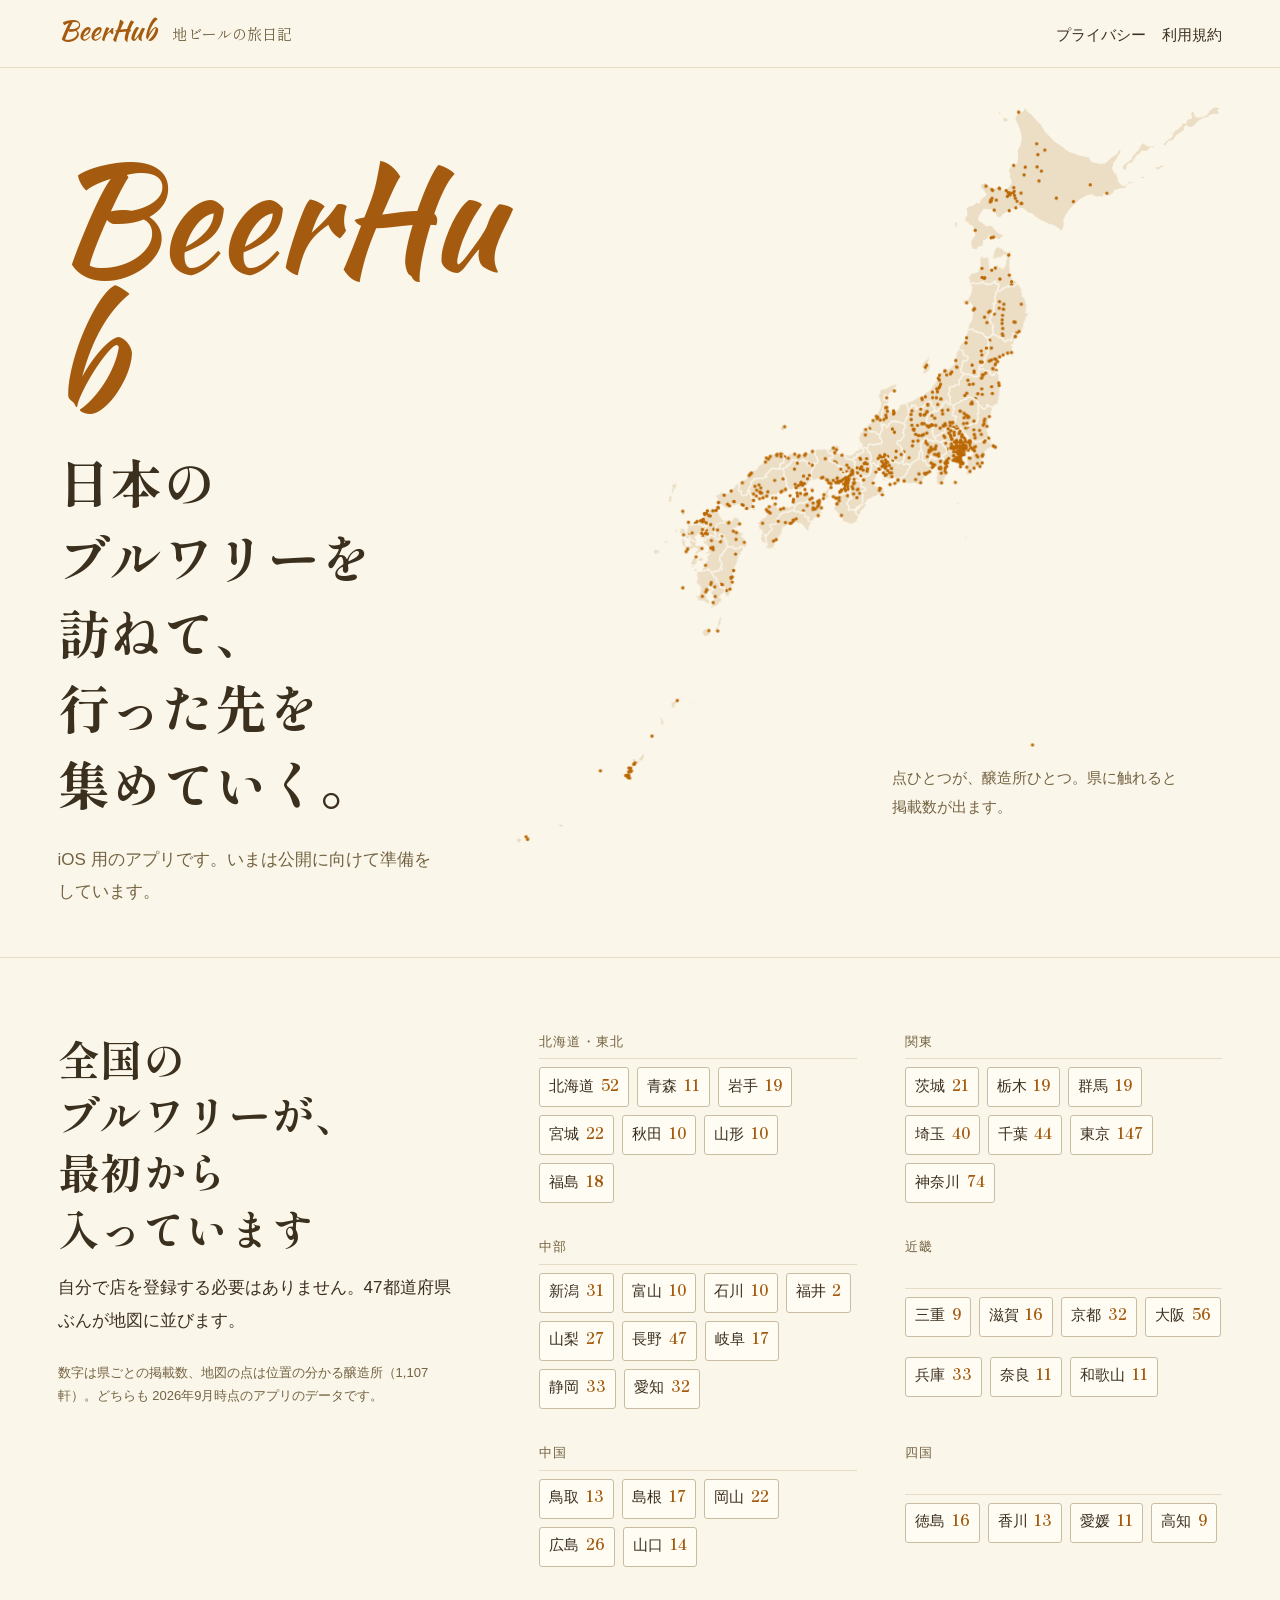
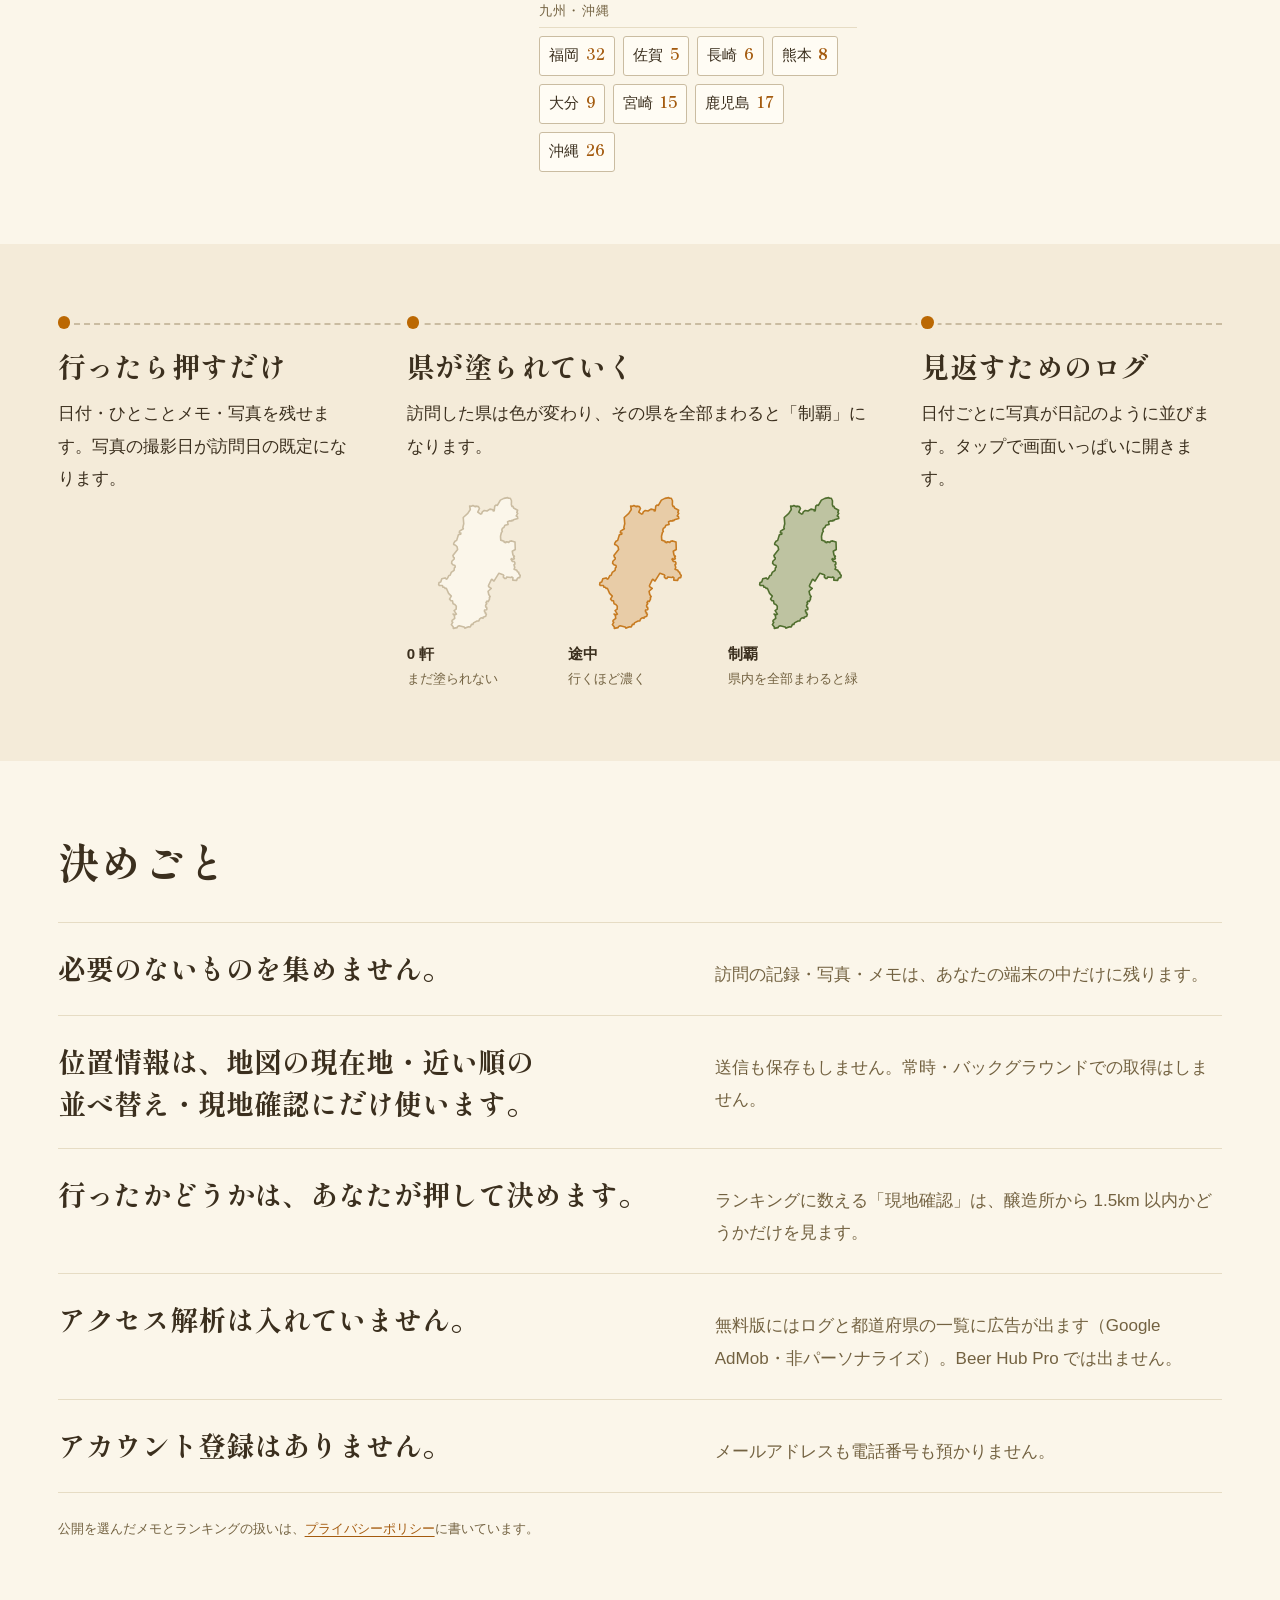
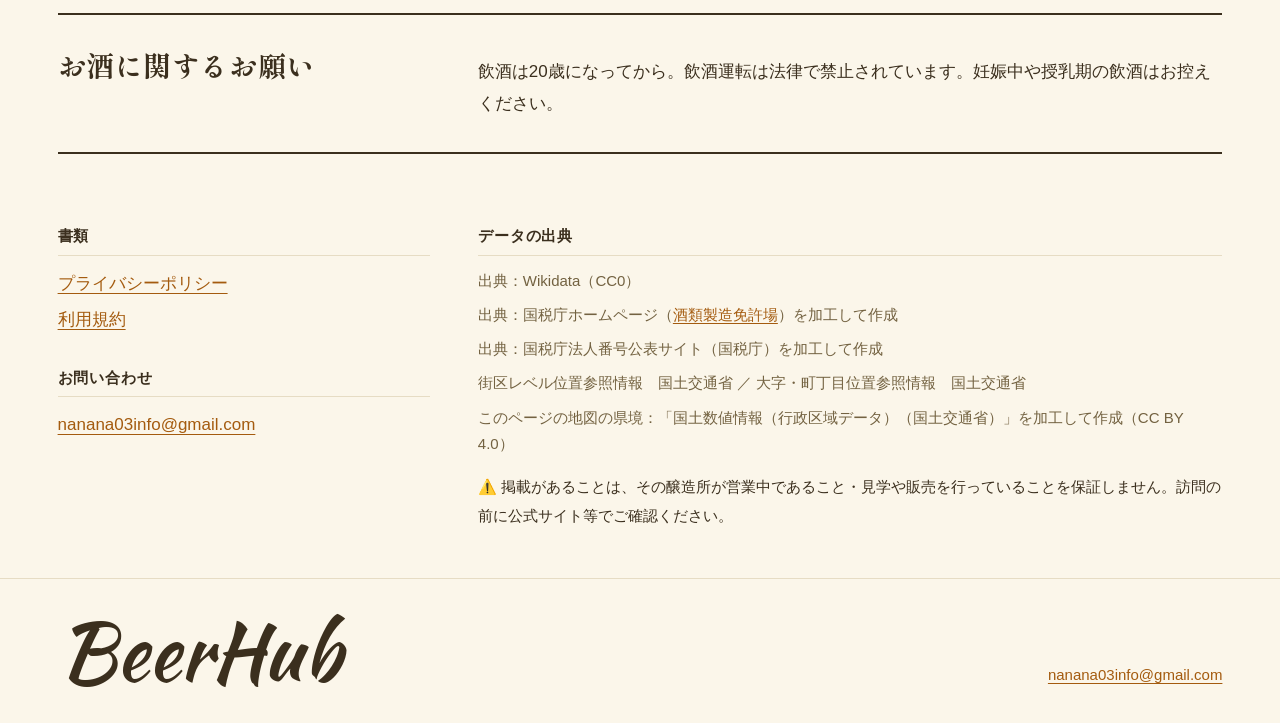
==== commit c18b078b: "ランキングの変更（1.0.1 から直近3週間・1日10軒）をプライバシーポリシーに追記／トップの「決めごと」を実際に合わせた（広告あり・位置情報は現地確認と近い順にも使う） Co-Authored-B" ====
--- a/index.html
+++ b/index.html
@@ -78,9 +78,9 @@
     <h2 id="rules-h" class="sec">決めごと</h2>
     <dl class="ledger">
       <div><dt>必要のないものを集めません。</dt><dd>訪問の記録・写真・メモは、あなたの端末の中だけに残ります。</dd></div>
-      <div><dt>位置情報は、地図に現在地を出すためだけに使います。</dt><dd>送信も保存もしません。常時・バックグラウンドでの取得はしません。</dd></div>
-      <div><dt>チェックインに位置情報を使いません。</dt><dd>行ったかどうかは、あなたが自分で押して決めます。</dd></div>
-      <div><dt>広告もアクセス解析も入れていません。</dt></div>
+      <div><dt>位置情報は、地図の現在地・近い順の並べ替え・現地確認にだけ使います。</dt><dd>送信も保存もしません。常時・バックグラウンドでの取得はしません。</dd></div>
+      <div><dt>行ったかどうかは、あなたが押して決めます。</dt><dd>ランキングに数える「現地確認」は、醸造所から 1.5km 以内かどうかだけを見ます。</dd></div>
+      <div><dt>アクセス解析は入れていません。</dt><dd>無料版にはログと都道府県の一覧に広告が出ます（Google AdMob・非パーソナライズ）。Beer Hub Pro では出ません。</dd></div>
       <div><dt>アカウント登録はありません。</dt><dd>メールアドレスも電話番号も預かりません。</dd></div>
     </dl>
     <p class="fine">公開を選んだメモとランキングの扱いは、<a href="privacy.html">プライバシーポリシー</a>に書いています。</p>
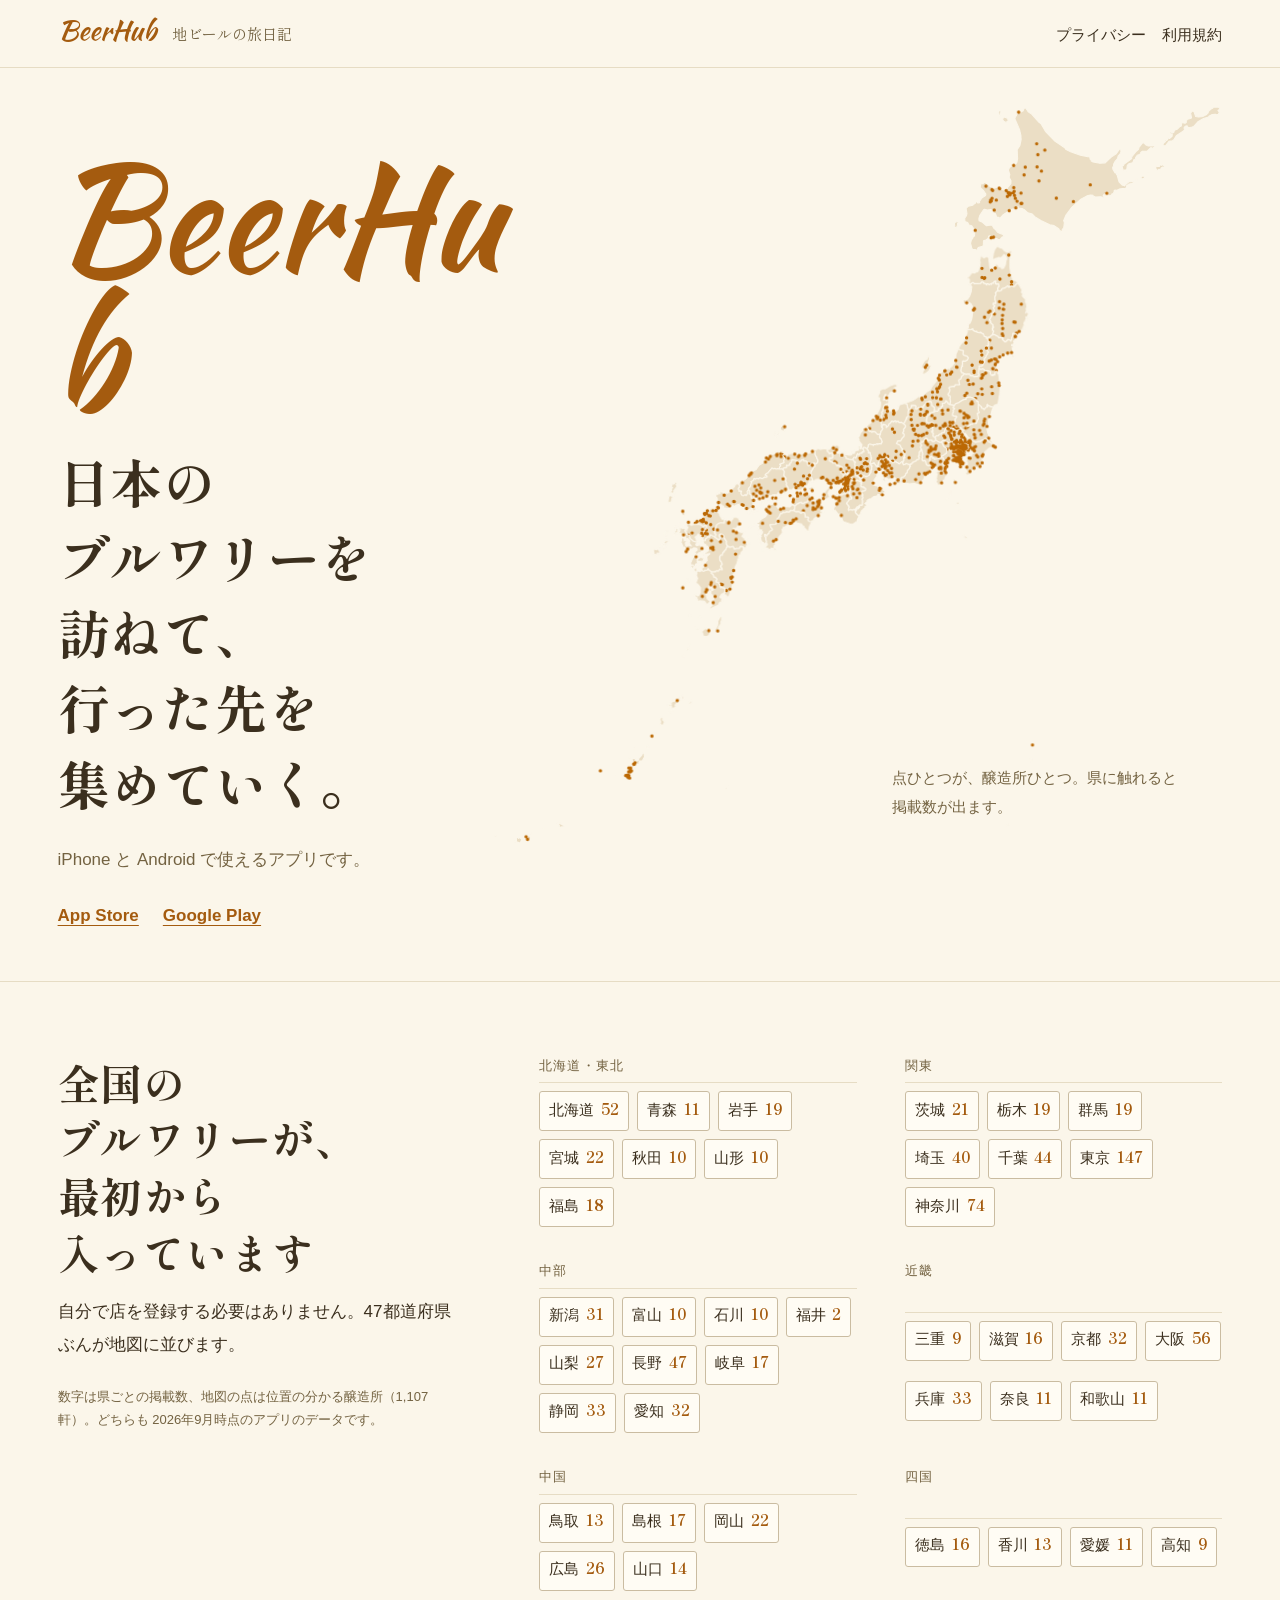
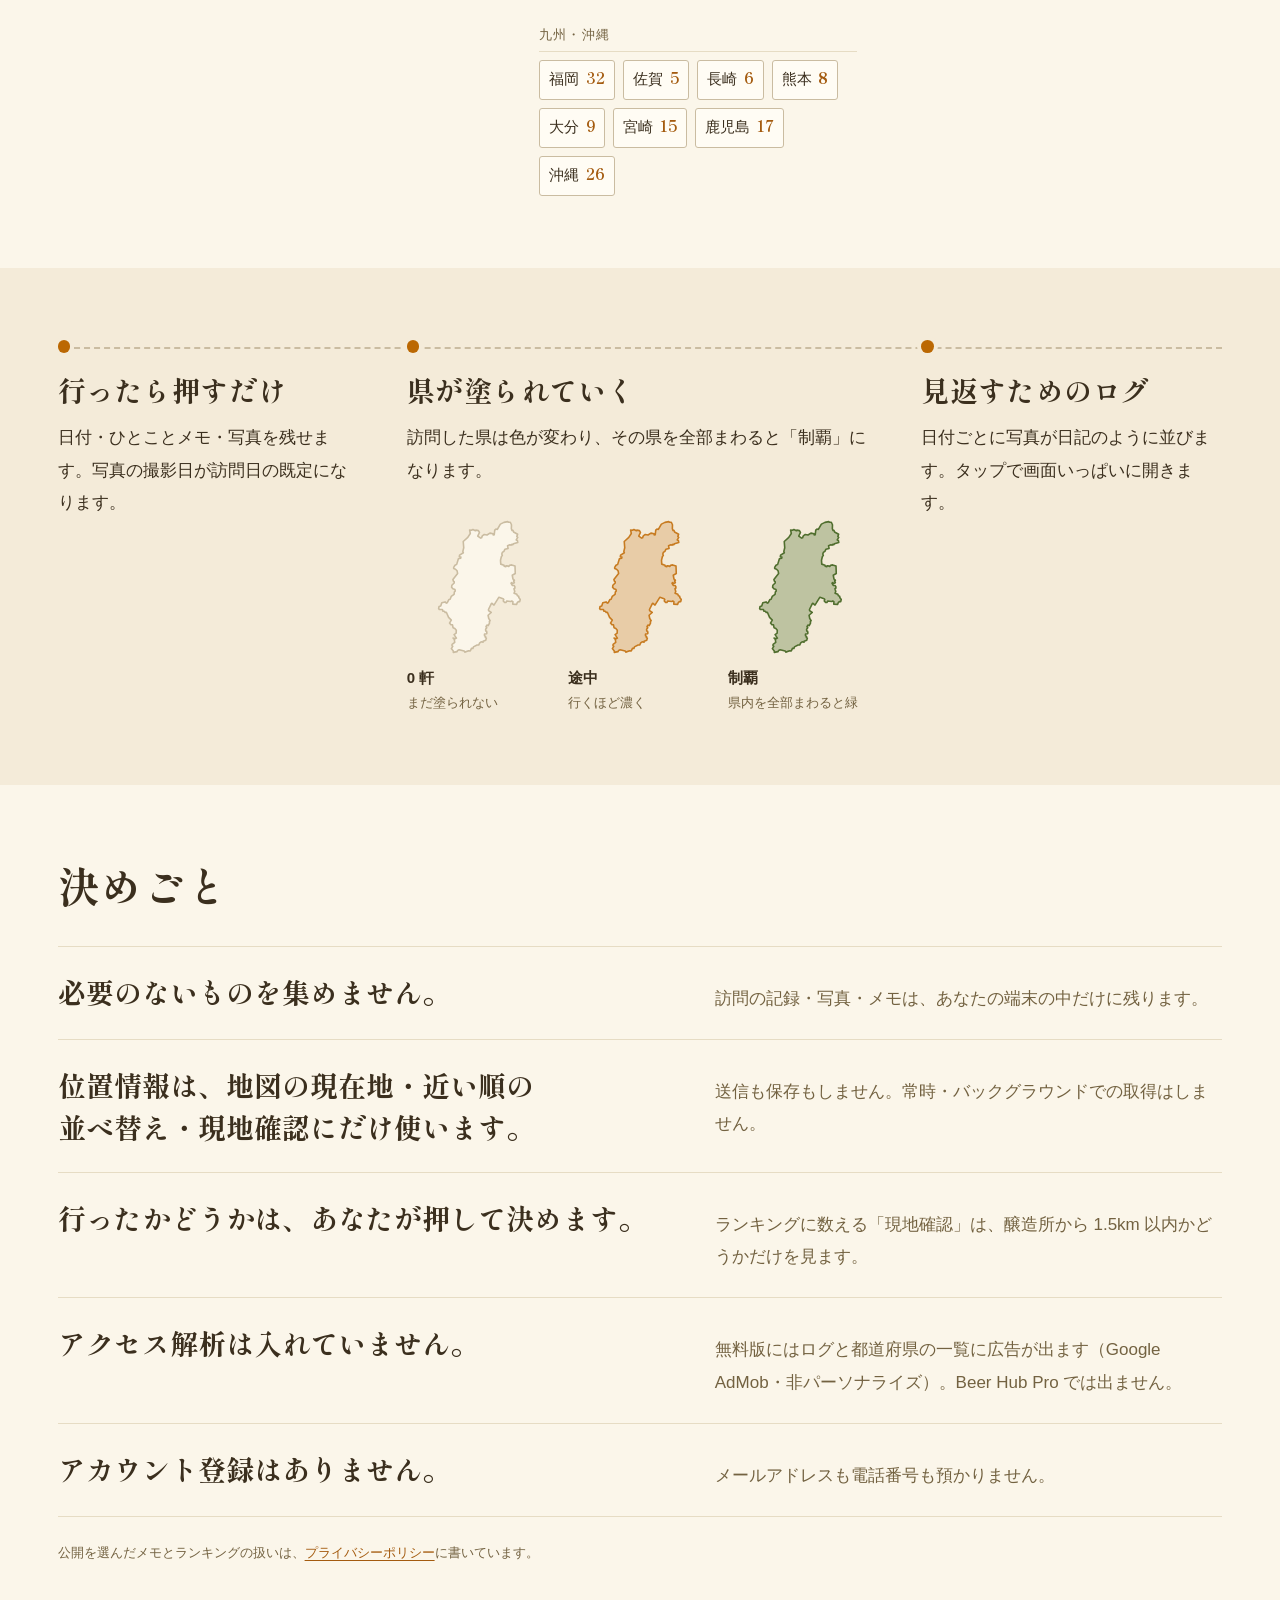
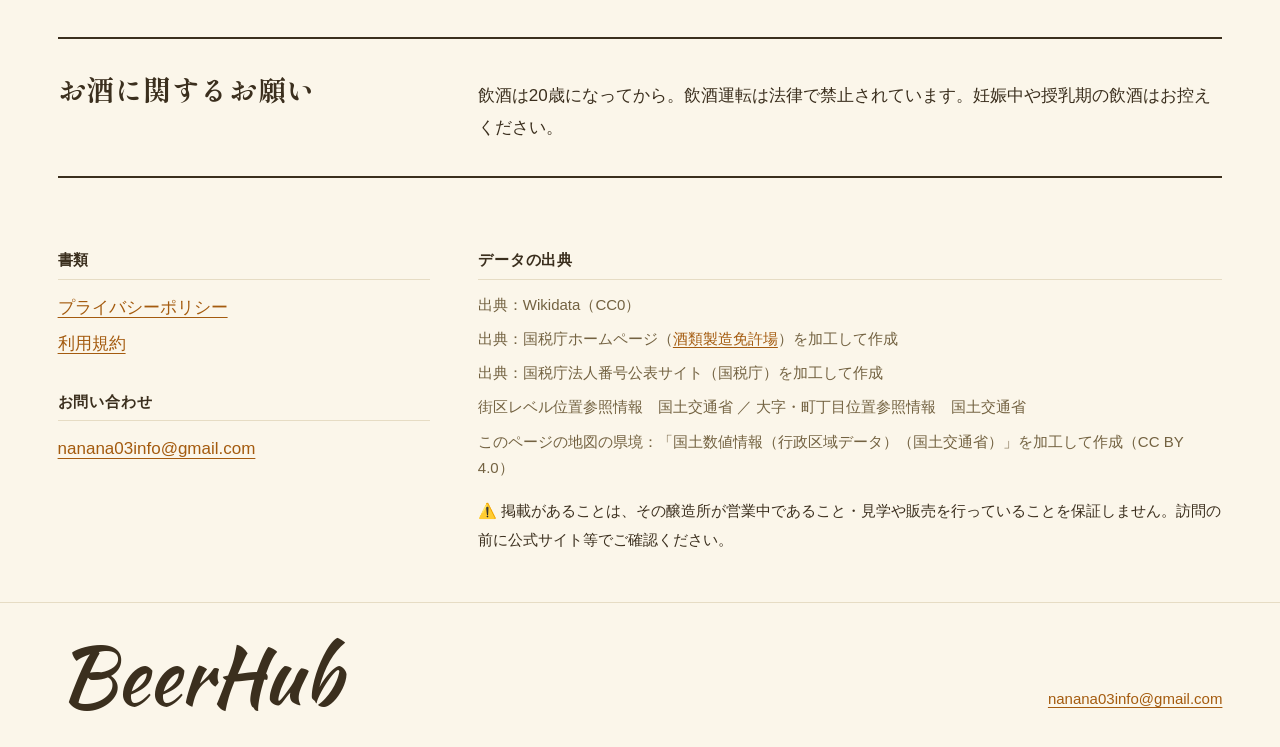
==== commit 888892fd: "トップの「いまは公開に向けて準備をしています」を差し替え＝iPhone と Android で使えること・App Store と Google Play の入手先 Co-Authored-By: Cl" ====
--- a/index.html
+++ b/index.html
@@ -4,7 +4,7 @@
   <meta charset="UTF-8">
   <meta name="viewport" content="width=device-width, initial-scale=1, viewport-fit=cover">
   <title>Beer Hub — 日本のブルワリーを巡って集める</title>
-  <meta name="description" content="全国のブルワリーを訪ねて集める iOS アプリ Beer Hub の公開ページ（プライバシーポリシー・利用規約）。">
+  <meta name="description" content="全国のブルワリーを訪ねて集める iPhone・Android アプリ Beer Hub の公開ページ（プライバシーポリシー・利用規約）。">
   <meta name="color-scheme" content="light dark">
   <meta name="theme-color" content="#FBF6EA" media="(prefers-color-scheme: light)">
   <meta name="theme-color" content="#17130D" media="(prefers-color-scheme: dark)">
@@ -35,7 +35,11 @@
         <span class="wm" lang="en">BeerHub</span>
         <span class="tag"><span class="ph">日本のブルワリーを</span><span class="ph">訪ねて、</span><span class="ph">行った先を</span><span class="ph">集めていく。</span></span>
       </h1>
-      <p class="lede">iOS 用のアプリです。いまは公開に向けて準備をしています。</p>
+      <p class="lede">iPhone と Android で使えるアプリです。</p>
+      <!-- 2026-10-21：公開前の「いまは公開に向けて準備をしています」から差し替え。
+           iOS＝2026-10-13 公開（id6817176337）／Android＝Google Play の詳細ページが HTTP 200（1.0.1）を確認。
+           公式サイトの目録チェック（nanabit-claude-config .claude/hooks/site_catalog.py）がここのストアのリンクを見る。 -->
+      <p class="get"><a href="https://apps.apple.com/jp/app/id6817176337">App Store</a><a href="https://play.google.com/store/apps/details?id=com.nanabit.beerhub">Google Play</a></p>
     </div>
 
     <figure class="map" id="map">
--- a/style.css
+++ b/style.css
@@ -122,6 +122,7 @@
 .tag { font-size: var(--text-display); line-height: 1.45; color: var(--c-ink); }
 .ph { display: inline-block; }
 .lede { margin-top: var(--space-md); color: var(--c-ink-2); font-size: var(--text-md); max-width: 26em; }
+.get { display: flex; flex-wrap: wrap; gap: var(--space-sm) var(--space-md); margin-top: var(--space-md); font-weight: 700; }
 
 .map { position: relative; margin: 0 0 0 calc(var(--gutter) * -1); }
 .map .jp { width: 100%; }
